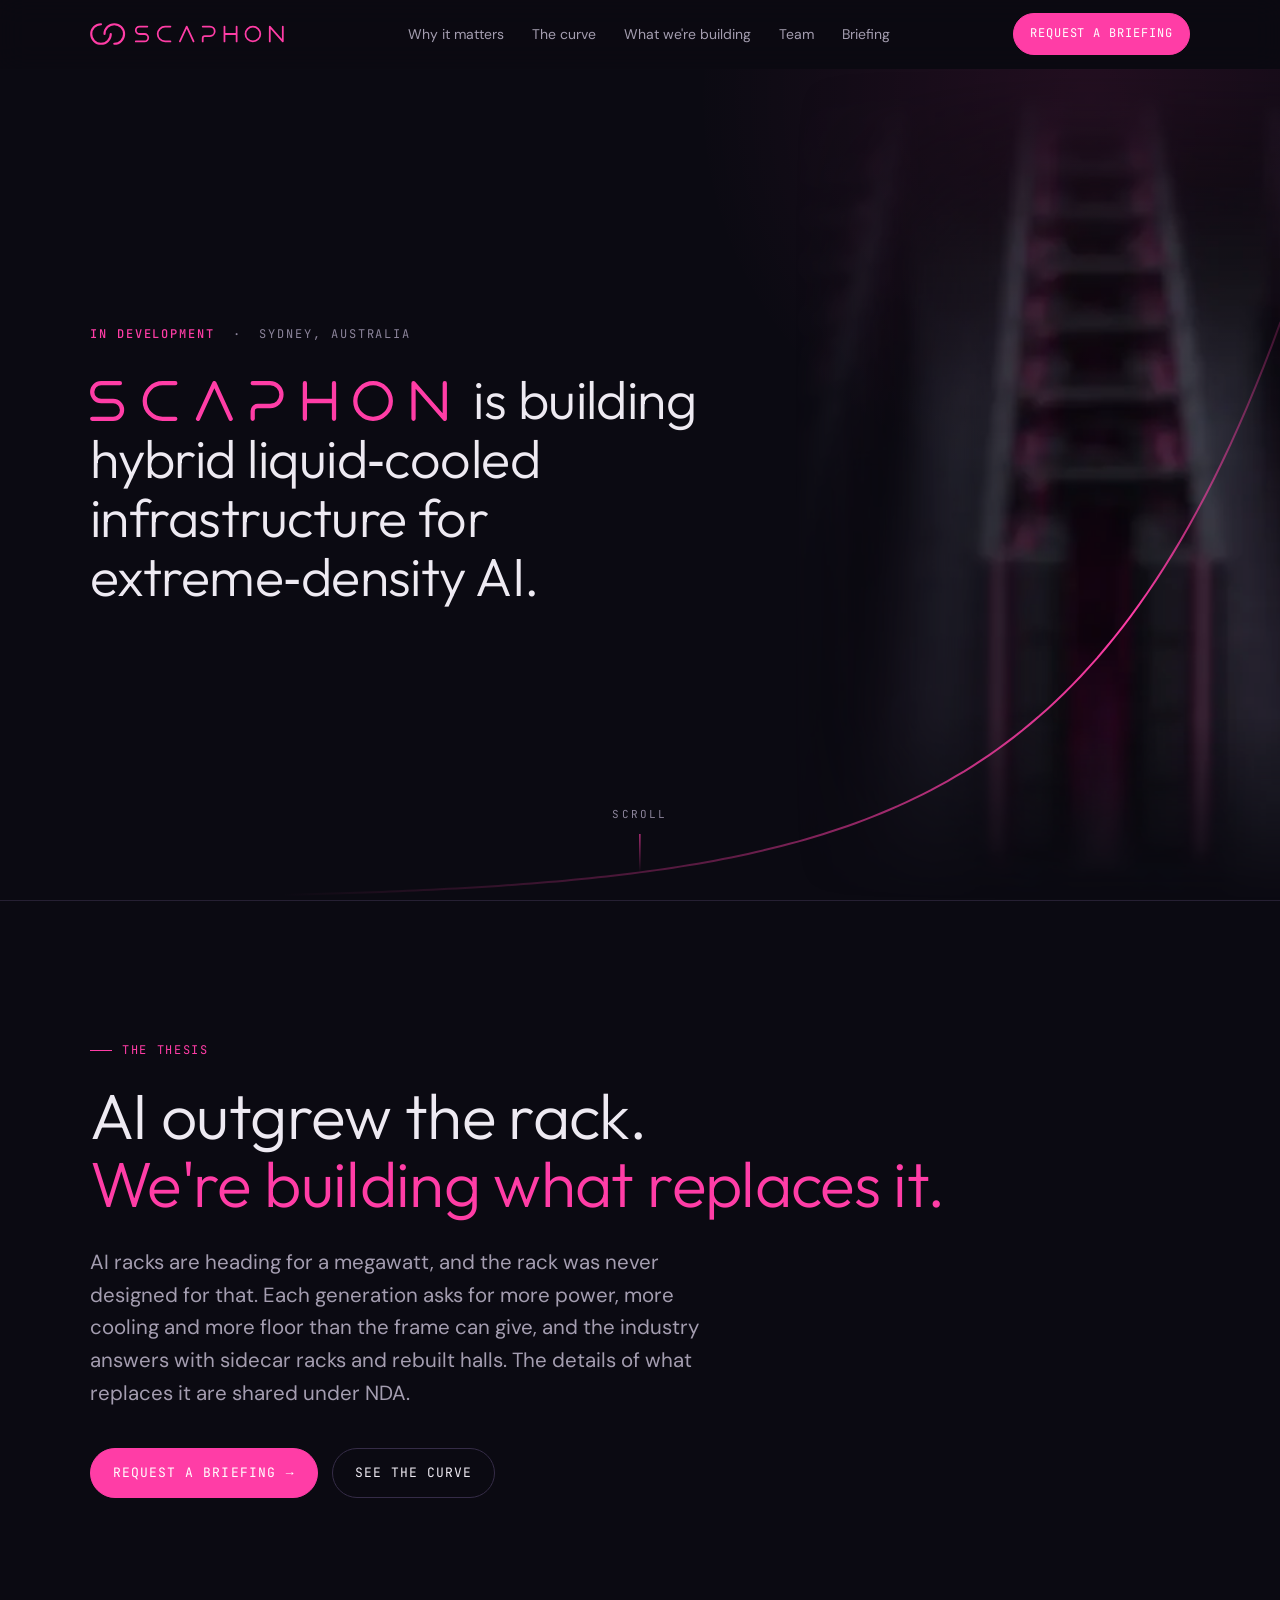
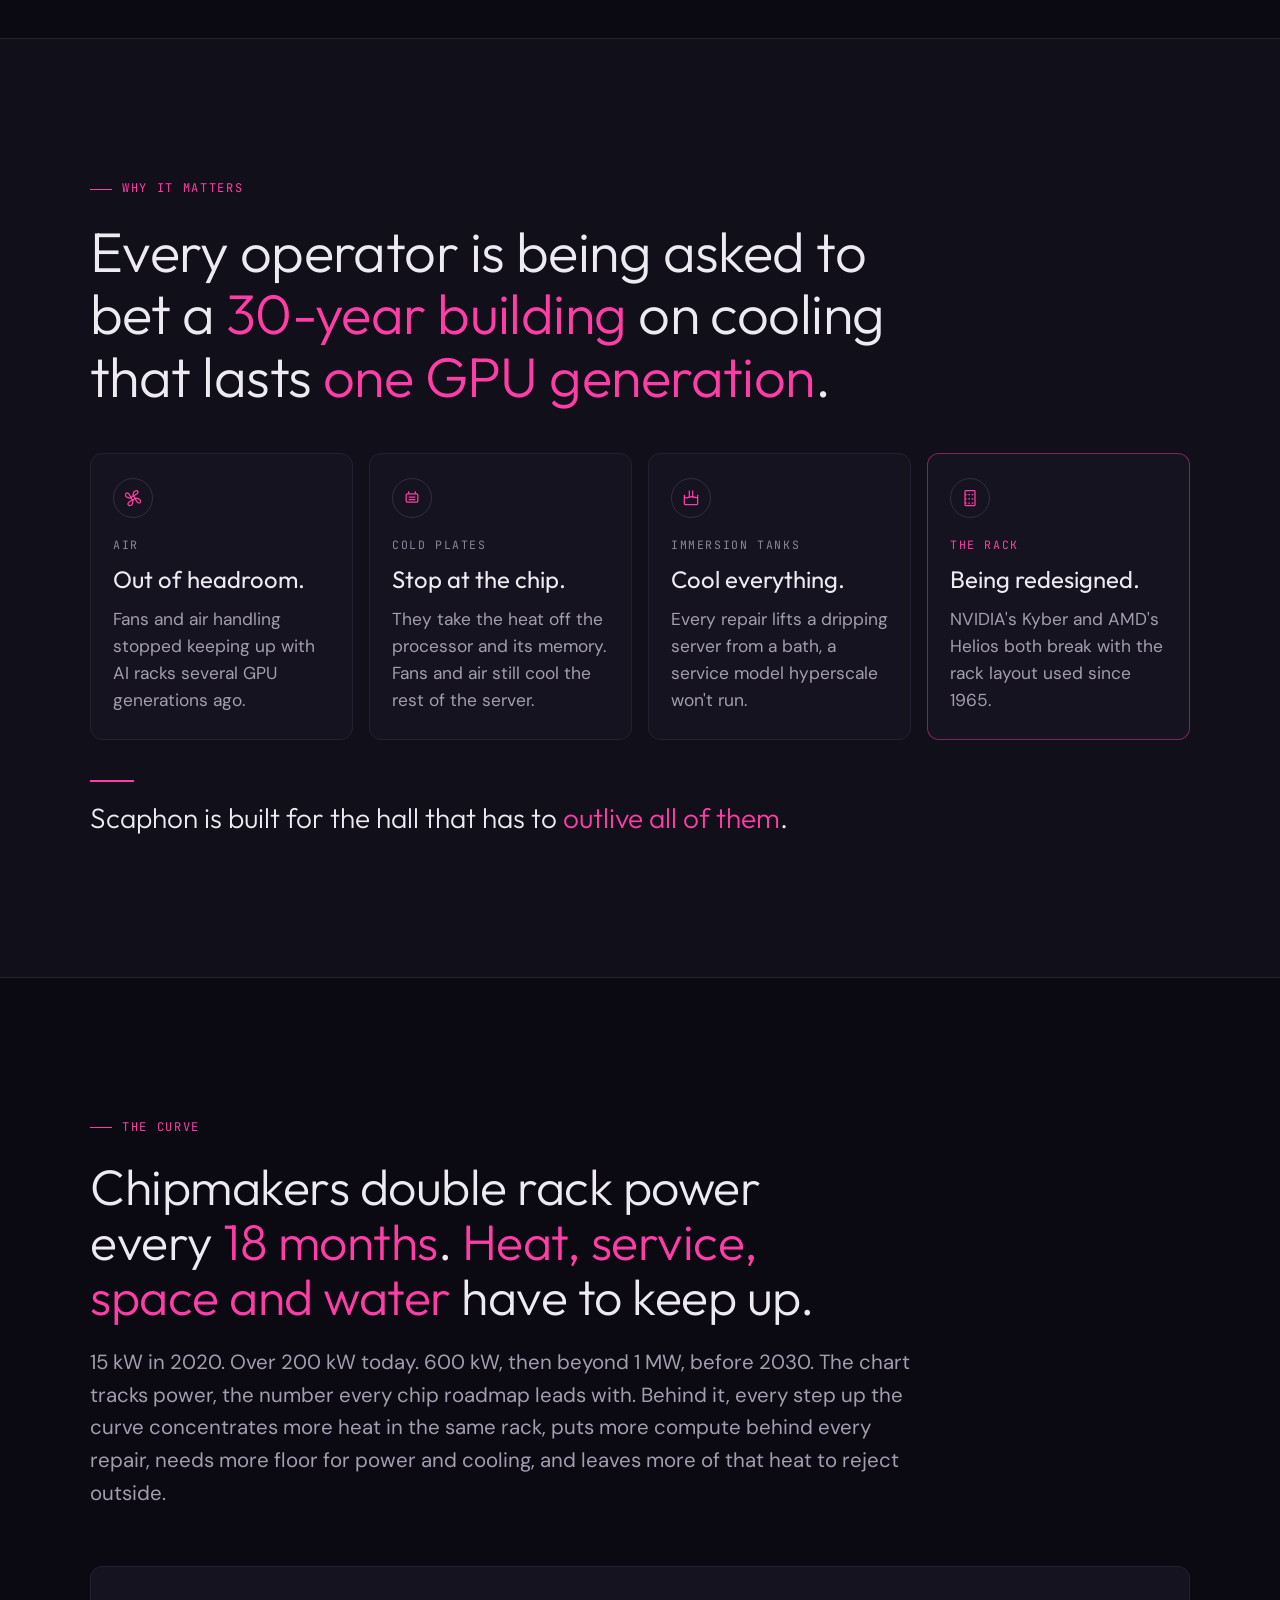
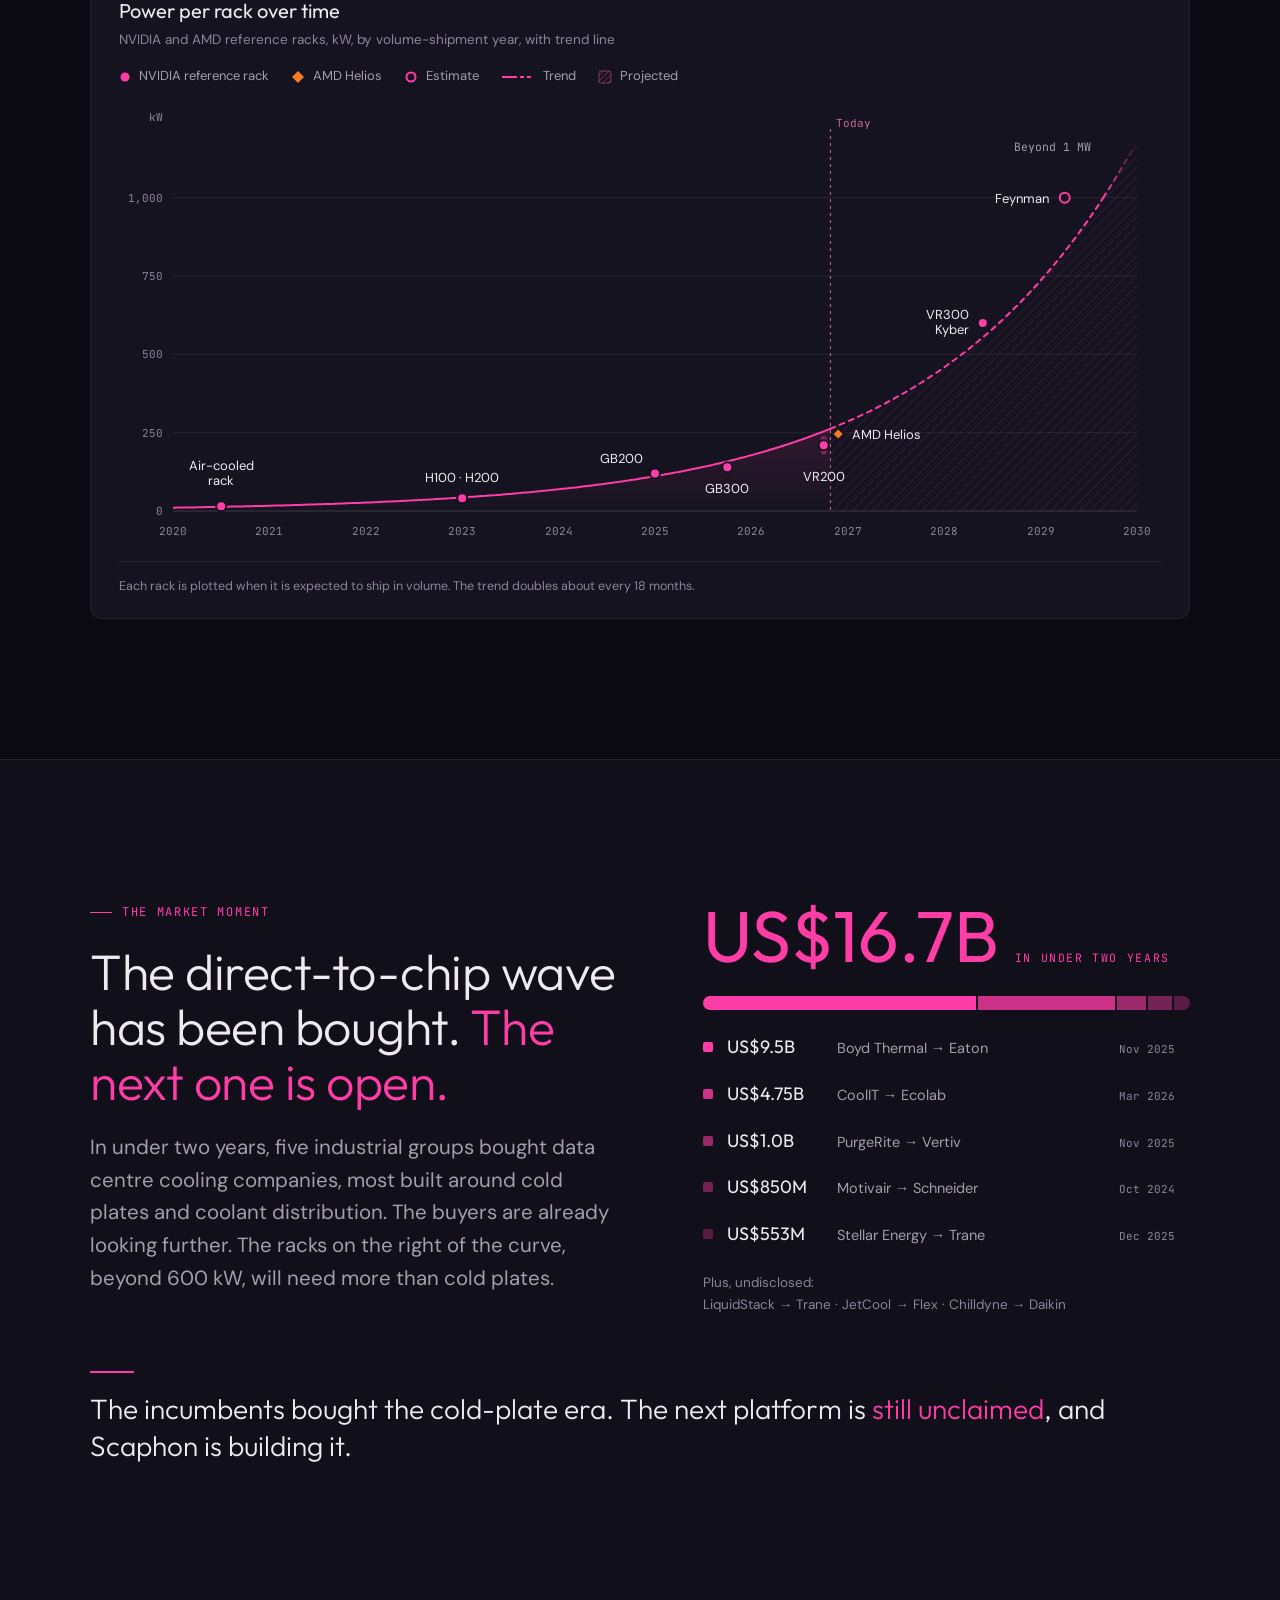
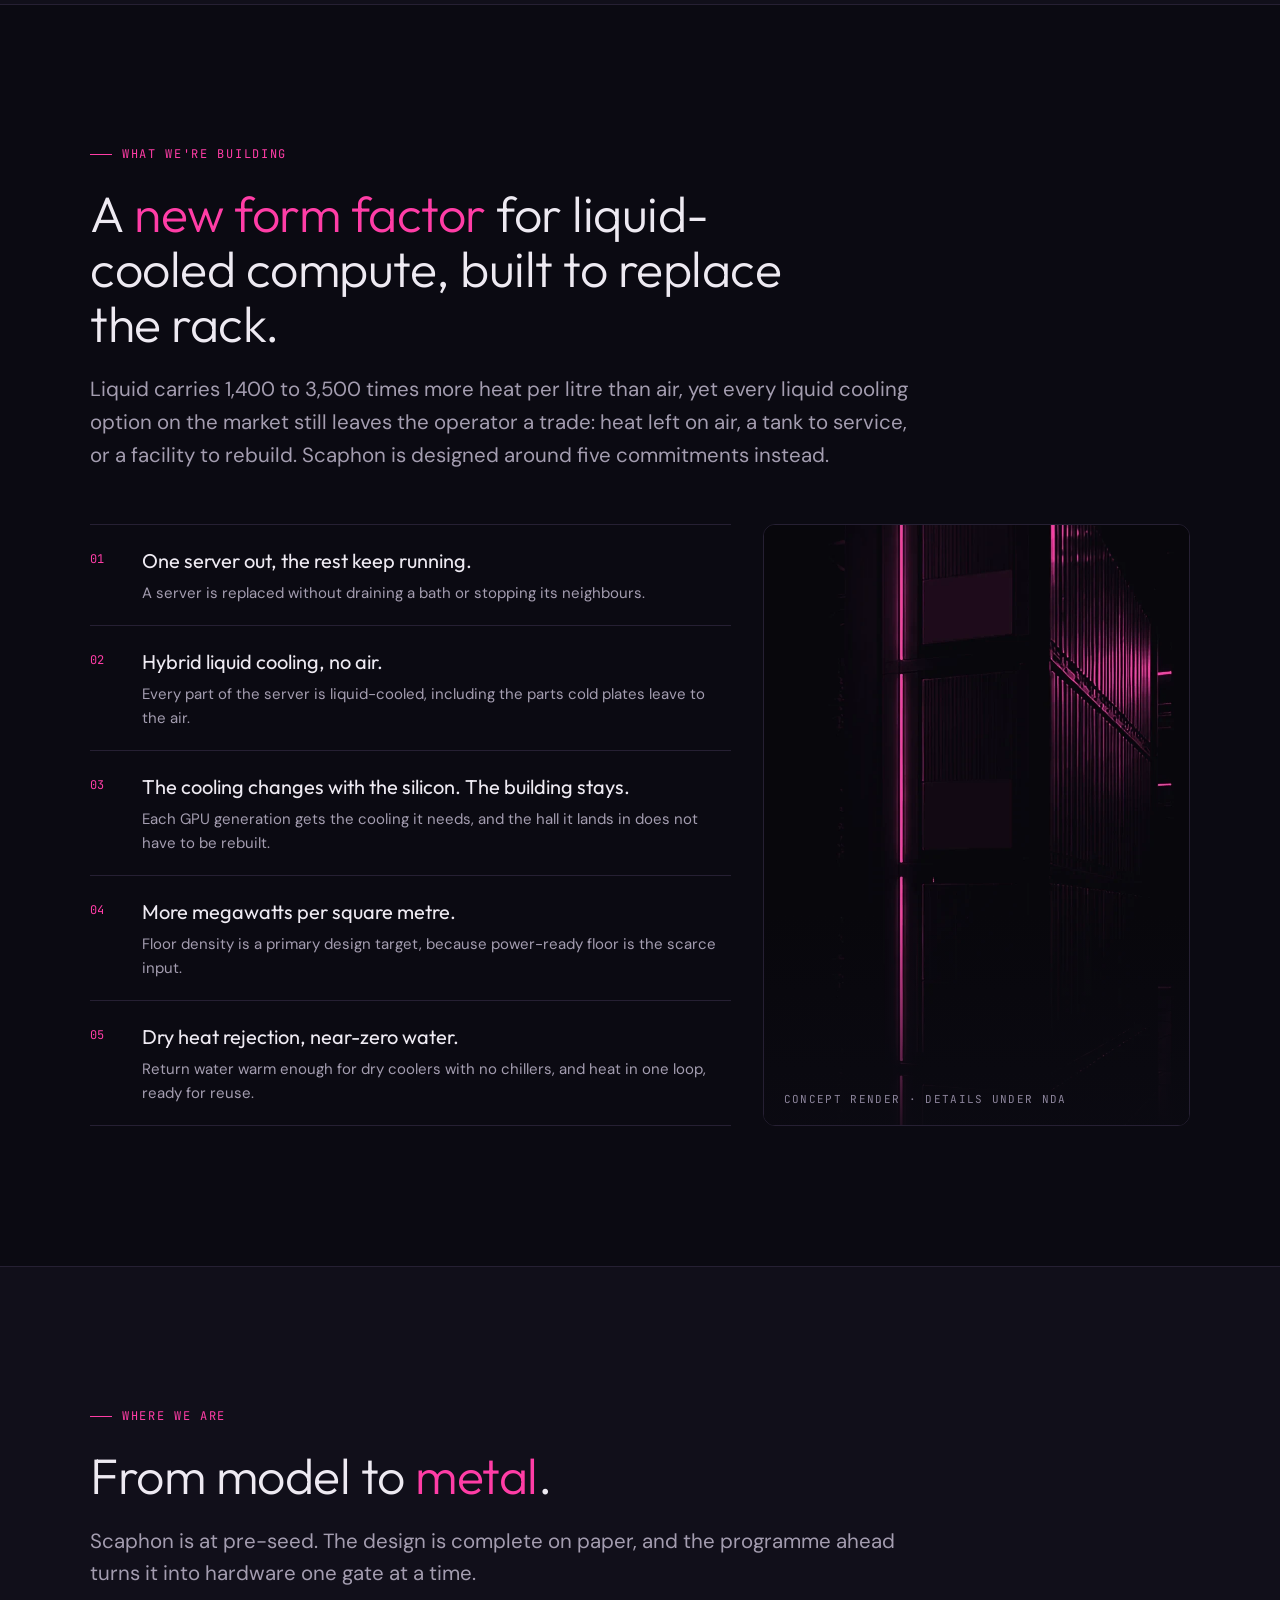
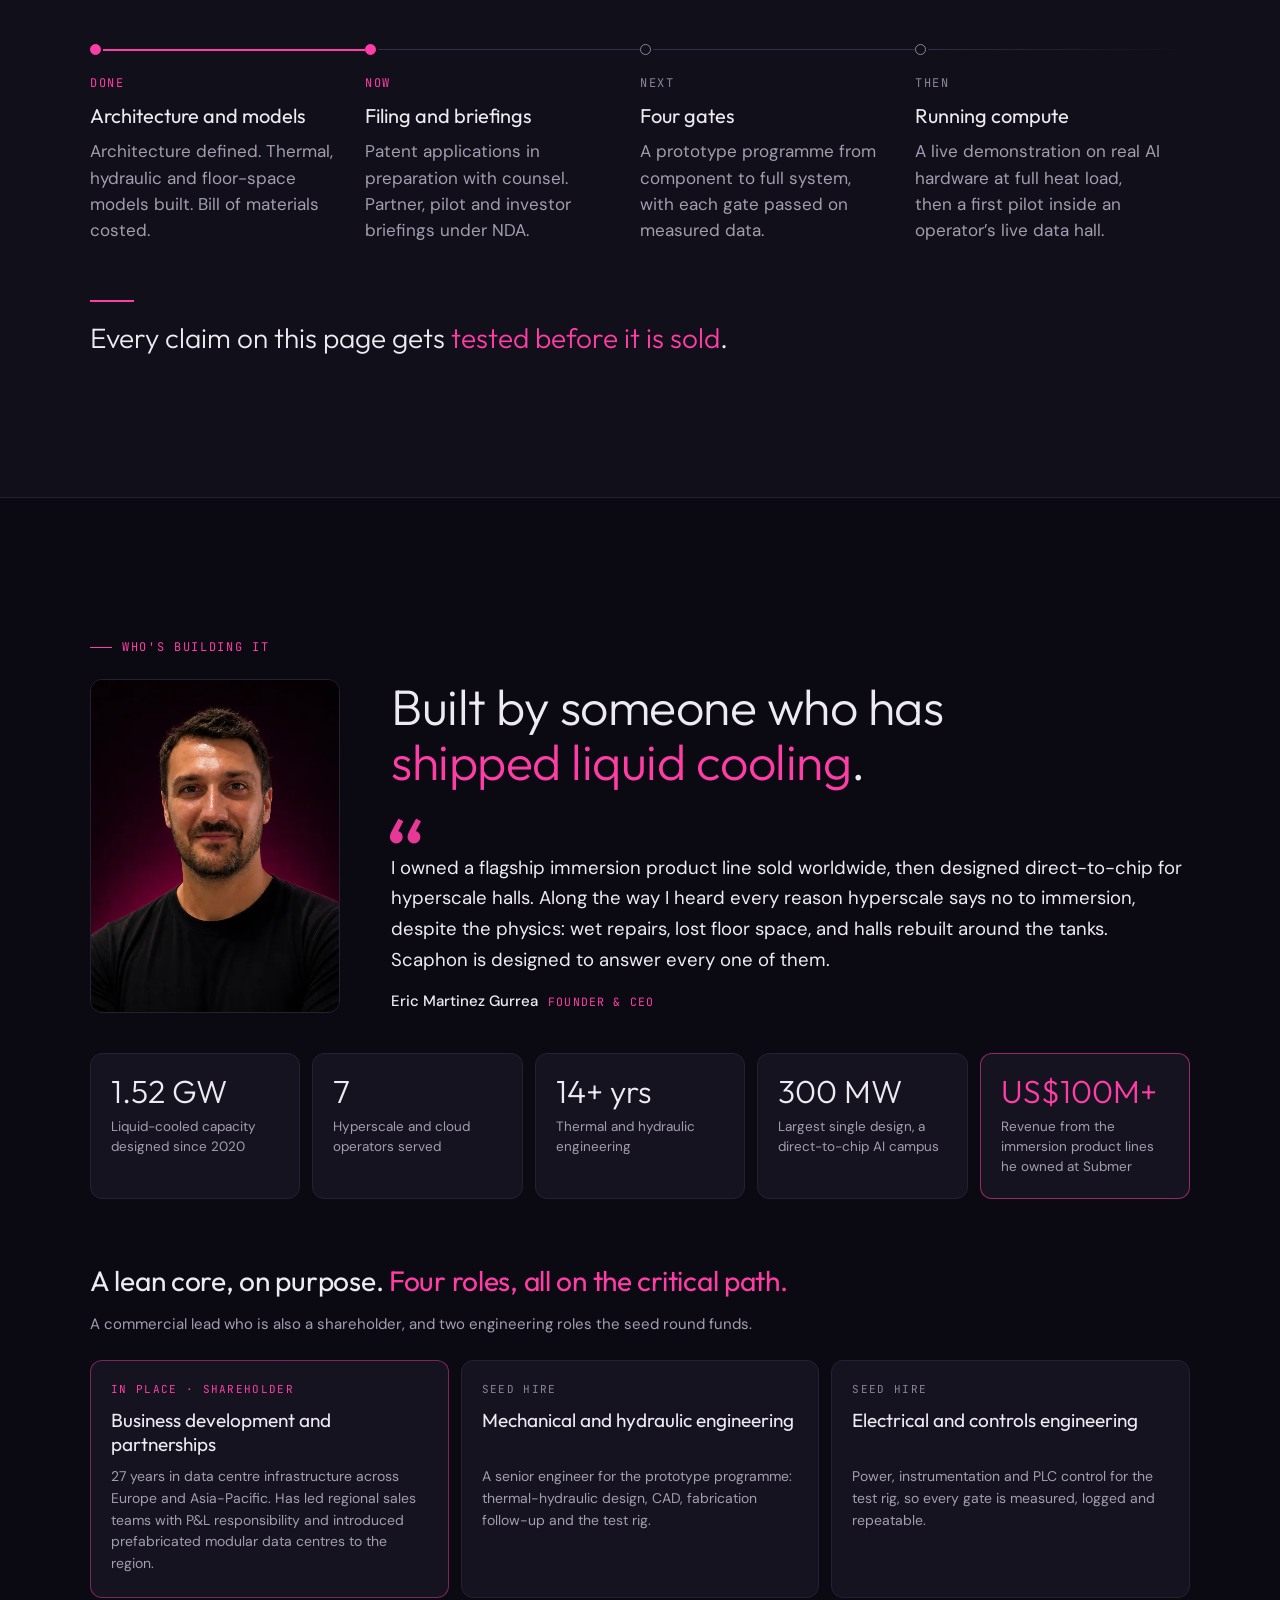
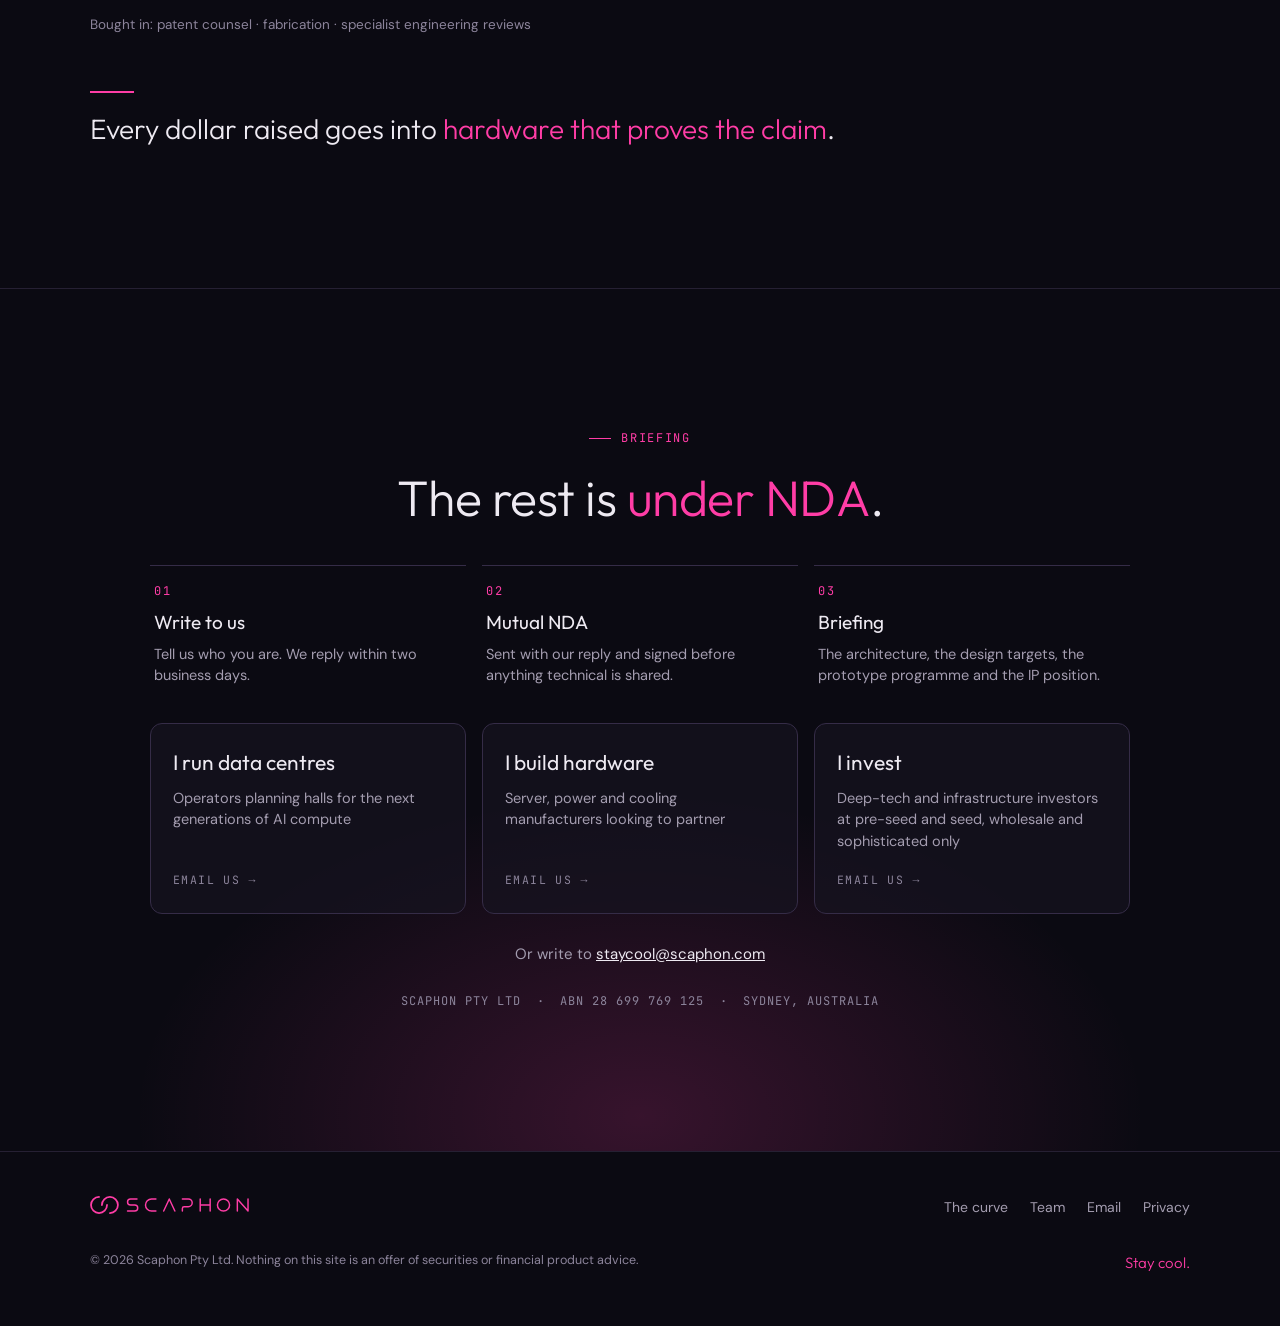
==== index.html @ d7daf358 "Add files via upload" ====
<!doctype html>
<html lang="en-AU">
<head>
  <meta charset="utf-8">
  <meta name="viewport" content="width=device-width, initial-scale=1">
  <title>Scaphon · Liquid-cooled infrastructure for AI compute</title>
  <meta name="description" content="Scaphon is building the liquid-cooled infrastructure for extreme-density AI compute, as AI racks head for a megawatt. Sydney, Australia. Briefings under NDA.">
  <meta name="robots" content="index, follow, max-image-preview:large">
  <link rel="canonical" href="https://scaphon.com/">
  <meta name="theme-color" content="#0B0A12">
  <meta name="color-scheme" content="dark">
  <meta name="referrer" content="strict-origin-when-cross-origin">
  <meta name="author" content="Scaphon Pty Ltd">

  <meta property="og:type" content="website">
  <meta property="og:site_name" content="Scaphon">
  <meta property="og:locale" content="en_AU">
  <meta property="og:url" content="https://scaphon.com/">
  <meta property="og:title" content="Scaphon · AI outgrew the rack">
  <meta property="og:description" content="AI racks are heading for a megawatt, and the rack was never designed for that. Scaphon is building what replaces it. Briefings under NDA.">
  <meta property="og:image" content="https://scaphon.com/og.png">
  <meta property="og:image:type" content="image/png">
  <meta property="og:image:width" content="1200">
  <meta property="og:image:height" content="630">
  <meta property="og:image:alt" content="Scaphon. AI outgrew the rack. We're building what replaces it.">
  <meta name="twitter:card" content="summary_large_image">
  <meta name="twitter:title" content="Scaphon · AI outgrew the rack">
  <meta name="twitter:description" content="AI racks are heading for a megawatt, and the rack was never designed for that. Scaphon is building what replaces it.">
  <meta name="twitter:image" content="https://scaphon.com/og.png">
  <meta name="twitter:image:alt" content="Scaphon. AI outgrew the rack. We're building what replaces it.">

  <link rel="icon" href="/favicon.ico" sizes="32x32">
  <link rel="icon" href="/favicon.svg" type="image/svg+xml">
  <link rel="apple-touch-icon" href="/icon-180.png">
  <link rel="manifest" href="/site.webmanifest">

  <link rel="preload" href="fonts/outfit-latin-300-normal.woff2" as="font" type="font/woff2" crossorigin>
  <link rel="preload" href="fonts/dm-sans-latin-400-normal.woff2" as="font" type="font/woff2" crossorigin>
  <link rel="stylesheet" href="styles.css">

  <script type="application/ld+json">
  {
    "@context": "https://schema.org",
    "@graph": [
      {
        "@type": "Organization",
        "@id": "https://scaphon.com/#organization",
        "name": "Scaphon",
        "legalName": "Scaphon Pty Ltd",
        "url": "https://scaphon.com/",
        "logo": { "@type": "ImageObject", "url": "https://scaphon.com/icon-512.png", "width": 512, "height": 512 },
        "image": "https://scaphon.com/og.png",
        "description": "Scaphon is building the liquid-cooled infrastructure for extreme-density AI compute.",
        "slogan": "AI outgrew the rack. We're building what replaces it.",
        "email": "staycool@scaphon.com",
        "foundingDate": "2026-07-01",
        "taxID": "28 699 769 125",
        "identifier": [
          { "@type": "PropertyValue", "propertyID": "ABN", "value": "28 699 769 125" },
          { "@type": "PropertyValue", "propertyID": "ACN", "value": "699 769 125" }
        ],
        "address": { "@type": "PostalAddress", "addressLocality": "Sydney", "addressRegion": "NSW", "addressCountry": "AU" },
        "knowsAbout": ["Liquid cooling", "AI data centre infrastructure", "Data centre thermal management"],
        "founder": { "@id": "https://scaphon.com/#founder" },
        "sameAs": []
      },
      {
        "@type": "Person",
        "@id": "https://scaphon.com/#founder",
        "name": "Eric Martinez Gurrea",
        "jobTitle": "Founder and CEO",
        "worksFor": { "@id": "https://scaphon.com/#organization" },
        "sameAs": ["https://www.linkedin.com/in/ericmartinezg/"]
      },
      {
        "@type": "WebSite",
        "@id": "https://scaphon.com/#website",
        "url": "https://scaphon.com/",
        "name": "Scaphon",
        "inLanguage": "en-AU",
        "publisher": { "@id": "https://scaphon.com/#organization" }
      }
    ]
  }
  </script>
  <!-- Analytics: paste the Cloudflare Web Analytics beacon here after go-live
       (cookieless, no consent banner needed). -->
</head>
<body>
<a class="skip" href="#main">Skip to content</a>

<header class="nav" id="nav">
  <div class="wrap">
    <a class="brand" href="./" aria-label="Scaphon home"><img src="img/scaphon-logo.svg" alt="Scaphon" width="2579" height="292"></a>
    <nav aria-label="Main">
      <ul id="menu">
        <li><a href="#bottleneck">Why it matters</a></li>
        <li><a href="#signal">The curve</a></li>
        <li><a href="#building">What we're building</a></li>
        <li><a href="#team">Team</a></li>
        <li><a href="#briefing">Briefing</a></li>
      </ul>
    </nav>
    <a class="btn small" href="#briefing">Request a briefing</a>
    <button class="nav-toggle" id="navToggle" aria-label="Open menu" aria-expanded="false" aria-controls="menu"><span></span><span></span><span></span></button>
  </div>
</header>

<main id="main">

  <!-- HERO: one sentence of what, nothing of how. The curve behind it is the
       same exponential as the chart below, drawn once on load. -->
  <section class="hero" aria-labelledby="hero-title">
    <div class="hero-photo" aria-hidden="true"></div>
    <svg class="hero-curve" viewBox="0 0 1200 700" preserveAspectRatio="xMaxYMax meet" aria-hidden="true">
      <defs>
        <linearGradient id="heroStroke" x1="0" y1="0" x2="1" y2="0">
          <stop offset="0" stop-color="#FF3DA6" stop-opacity="0"/>
          <stop offset=".45" stop-color="#FF3DA6" stop-opacity=".35"/>
          <stop offset=".85" stop-color="#FF3DA6" stop-opacity="1"/>
          <stop offset="1" stop-color="#FF3DA6" stop-opacity=".2"/>
        </linearGradient>
      </defs>
      <path class="hero-line" d="M0.0 693.9 L10.0 693.7 L20.0 693.4 L30.0 693.2 L40.0 692.9 L50.0 692.6 L60.0 692.3 L70.0 692.0 L80.0 691.7 L90.0 691.3 L100.0 691.0 L110.0 690.6 L120.0 690.3 L130.0 689.9 L140.0 689.5 L150.0 689.0 L160.0 688.6 L170.0 688.1 L180.0 687.6 L190.0 687.2 L200.0 686.6 L210.0 686.1 L220.0 685.5 L230.0 685.0 L240.0 684.3 L250.0 683.7 L260.0 683.1 L270.0 682.4 L280.0 681.7 L290.0 680.9 L300.0 680.2 L310.0 679.4 L320.0 678.5 L330.0 677.7 L340.0 676.8 L350.0 675.8 L360.0 674.9 L370.0 673.8 L380.0 672.8 L390.0 671.7 L400.0 670.5 L410.0 669.4 L420.0 668.1 L430.0 666.8 L440.0 665.5 L450.0 664.1 L460.0 662.7 L470.0 661.2 L480.0 659.6 L490.0 658.0 L500.0 656.3 L510.0 654.5 L520.0 652.7 L530.0 650.8 L540.0 648.8 L550.0 646.7 L560.0 644.6 L570.0 642.4 L580.0 640.0 L590.0 637.6 L600.0 635.1 L610.0 632.5 L620.0 629.8 L630.0 626.9 L640.0 624.0 L650.0 620.9 L660.0 617.7 L670.0 614.4 L680.0 611.0 L690.0 607.4 L700.0 603.7 L710.0 599.8 L720.0 595.7 L730.0 591.5 L740.0 587.2 L750.0 582.6 L760.0 577.9 L770.0 573.0 L780.0 567.9 L790.0 562.5 L800.0 557.0 L810.0 551.2 L820.0 545.3 L830.0 539.0 L840.0 532.5 L850.0 525.8 L860.0 518.8 L870.0 511.5 L880.0 503.9 L890.0 496.0 L900.0 487.7 L910.0 479.2 L920.0 470.3 L930.0 461.0 L940.0 451.4 L950.0 441.4 L960.0 431.0 L970.0 420.1 L980.0 408.9 L990.0 397.1 L1000.0 384.9 L1010.0 372.2 L1020.0 359.0 L1030.0 345.3 L1040.0 331.0 L1050.0 316.1 L1060.0 300.7 L1070.0 284.6 L1080.0 267.8 L1090.0 250.4 L1100.0 232.3 L1110.0 213.5 L1120.0 193.9 L1130.0 173.5 L1140.0 152.3 L1150.0 130.2 L1160.0 107.2 L1170.0 83.3 L1180.0 58.5 L1190.0 32.7 L1200.0 5.8" pathLength="1"/>
    </svg>
    <div class="wrap">
      <div class="eyebrow"><b>In development</b> &nbsp;·&nbsp; Sydney, Australia</div>
      <h1 id="hero-title"><span class="wm"><span class="sr-only">Scaphon</span><img src="img/scaphon-wordmark.svg" alt="" aria-hidden="true" width="1614" height="180"></span> is building hybrid liquid&#8209;cooled infrastructure for extreme&#8209;density AI.</h1>
    </div>
    <a class="scroll-cue" href="#thesis" aria-label="Scroll to the thesis"><span>Scroll</span><i aria-hidden="true"></i></a>
  </section>

  <section id="thesis" class="thesis" aria-labelledby="thesis-title">
    <div class="wrap reveal">
      <div class="label">The thesis</div>
      <h2 id="thesis-title">AI outgrew the rack.<br><span class="accent">We're building what replaces it.</span></h2>
      <p class="lead">AI racks are heading for a megawatt, and the rack was never designed for that. Each generation asks for more power, more cooling and more floor than the frame can give, and the industry answers with sidecar racks and rebuilt halls. The details of what replaces it are shared under NDA.</p>
      <div class="cta-row">
        <a class="btn" href="#briefing">Request a briefing <span class="arrow" aria-hidden="true">→</span></a>
        <a class="btn ghost" href="#signal">See the curve</a>
      </div>
    </div>
  </section>

  <!-- WHY IT MATTERS: one statement, no numbers to defend; the numbers live in the chart -->
  <section id="bottleneck" class="alt statement-band" aria-labelledby="bottleneck-title">
    <div class="wrap reveal">
      <div class="label">Why it matters</div>
      <h2 id="bottleneck-title" class="statement">Every operator is being asked to bet a <span class="accent">30-year building</span> on cooling that lasts <span class="accent">one GPU generation</span>.</h2>
      <ul class="verdicts">
        <li class="verdict"><span class="v-ico" aria-hidden="true"><svg width="20" height="20" viewBox="0 0 24 24" fill="none" stroke="currentColor" stroke-width="1.5"><circle cx="12" cy="12" r="2"/><path d="M12 10c0-4 1-7 4-7 2 0 3 2 1 4l-5 3M14 12c4 0 7 1 7 4 0 2-2 3-4 1l-3-5M12 14c0 4-1 7-4 7-2 0-3-2-1-4l5-3M10 12c-4 0-7-1-7-4 0-2 2-3 4-1l3 5"/></svg></span><span class="v-k">Air</span><span class="v-t">Out of headroom.</span><span class="v-d">Fans and air handling stopped keeping up with AI racks several GPU generations ago.</span></li>
        <li class="verdict"><span class="v-ico" aria-hidden="true"><svg width="20" height="20" viewBox="0 0 24 24" fill="none" stroke="currentColor" stroke-width="1.5"><rect x="5" y="7" width="14" height="10" rx="1.5"/><path d="M8 7V4M16 7V4M8 11h8M8 14h8"/></svg></span><span class="v-k">Cold plates</span><span class="v-t">Stop at the chip.</span><span class="v-d">They take the heat off the processor and its memory. Fans and air still cool the rest of the server.</span></li>
        <li class="verdict"><span class="v-ico" aria-hidden="true"><svg width="20" height="20" viewBox="0 0 24 24" fill="none" stroke="currentColor" stroke-width="1.5"><path d="M4 8v11a1 1 0 0 0 1 1h14a1 1 0 0 0 1-1V8"/><path d="M4 11c2 1 4 1 6 0s4-1 6 0 3 1 4 0"/><path d="M10 3v9M14 3v9"/></svg></span><span class="v-k">Immersion tanks</span><span class="v-t">Cool everything.</span><span class="v-d">Every repair lifts a dripping server from a bath, a service model hyperscale won't run.</span></li>
        <li class="verdict last"><span class="v-ico" aria-hidden="true"><svg width="20" height="20" viewBox="0 0 24 24" fill="none" stroke="currentColor" stroke-width="1.5"><rect x="6" y="3" width="12" height="18" rx="1"/><path d="M6 8h12M6 13h12M6 18h12" stroke-dasharray="2 2"/></svg></span><span class="v-k">The rack</span><span class="v-t">Being redesigned.</span><span class="v-d">NVIDIA's Kyber and AMD's Helios both break with the rack layout used since 1965.</span></li>
      </ul>
      <p class="statement-close">Scaphon is built for the hall that has to <span class="accent">outlive all of them</span>.</p>
    </div>
  </section>

  <!-- THE SIGNAL: the thesis, proved with public data only -->
  <section id="signal" aria-labelledby="signal-title">
    <div class="wrap">
      <div class="reveal">
        <div class="label">The curve</div>
        <h2 id="signal-title">Chipmakers double rack power every <span class="accent">18 months</span>. <span class="accent">Heat, service, space and water</span> have to keep up.</h2>
        <p class="lead" style="margin-top:22px">15 kW in 2020. Over 200 kW today. 600 kW, then beyond 1 MW, before 2030. The chart tracks power, the number every chip roadmap leads with. Behind it, every step up the curve concentrates more heat in the same rack, puts more compute behind every repair, needs more floor for power and cooling, and leaves more of that heat to reject outside.</p>
      </div>
      <figure class="chart reveal" id="chart">
        <div class="chart-head">
          <div>
            <div class="chart-title">Power per rack over time</div>
            <div class="chart-sub">NVIDIA and AMD reference racks, kW, by volume-shipment year, with trend line</div>
          </div>
          <ul class="legend" aria-hidden="true">
            <li><svg width="12" height="12"><circle cx="6" cy="6" r="4.5" fill="#FF3DA6"/></svg>NVIDIA reference rack</li>
            <li><svg width="14" height="14"><path d="M7 1 L13 7 L7 13 L1 7 Z" fill="#F57A20"/></svg>AMD Helios</li>
            <li><svg width="14" height="14"><circle cx="7" cy="7" r="4.5" fill="none" stroke="#FF3DA6" stroke-width="2"/></svg>Estimate</li>
            <li><svg width="34" height="10"><line x1="1" y1="5" x2="16" y2="5" stroke="#FF3DA6" stroke-width="2"/><line x1="19" y1="5" x2="33" y2="5" stroke="#FF3DA6" stroke-width="2" stroke-dasharray="4 3"/></svg>Trend</li>
            <li><svg width="14" height="14"><defs><pattern id="lgHatch" patternUnits="userSpaceOnUse" width="4" height="4" patternTransform="rotate(45)"><line x1="0" y1="0" x2="0" y2="4" stroke="#FF3DA6" stroke-opacity=".6" stroke-width="1.2"/></pattern></defs><rect x="1" y="1" width="12" height="12" rx="2" fill="url(#lgHatch)" stroke="#C46A9C" stroke-opacity=".5"/></svg>Projected</li>
          </ul>
        </div>
        <div class="plot-wrap">
          <div id="densityPlot" class="plot" role="img" aria-label="Power per AI rack by year with a trend line. Air-cooled rack 10 to 20 kW before 2022. H100 and H200, four servers, about 40 kW, 2022 to 2024. GB200 about 120 kW in 2025. GB300 up to 140 kW in the second half of 2025. VR200 about 190 to 230 kW and AMD Helios about 246 kW, second half of 2026. VR300 Kyber rack about 600 kW, plotted at mid-2028. Feynman about 1 MW, estimated, plotted at 2029. The trend doubles roughly every 18 months and passes 1 MW in 2029."></div>
          <div id="densityTip" class="tip" role="status" hidden></div>
        </div>
        <figcaption class="chart-note">Each rack is plotted when it is expected to ship in volume. The trend doubles about every <span id="densityDoubling">18</span> months.</figcaption>
      </figure>
    </div>
  </section>

  <!-- THE MARKET MOMENT: public deals only -->
  <section id="market" class="alt" aria-labelledby="market-title">
    <div class="wrap">
      <div class="market reveal">
        <div>
          <div class="label">The market moment</div>
          <h2 id="market-title">The direct-to-chip wave has been bought. <span class="accent">The next one is open.</span></h2>
          <p class="lead" style="margin-top:22px">In under two years, five industrial groups bought data centre cooling companies, most built around cold plates and coolant distribution. The buyers are already looking further. The racks on the right of the curve, beyond 600 kW, will need more than cold plates.</p>
        </div>
        <div class="deals-col">
          <div class="deals-total"><span class="t-n">US$16.7B</span><span class="t-l">in under two years</span></div>
          <div class="deals-bar" aria-hidden="true"><span style="flex:9.5"></span><span style="flex:4.75"></span><span style="flex:1.0"></span><span style="flex:0.85"></span><span style="flex:0.553"></span></div>
          <ul class="deals">
            <li><a href="https://www.businesswire.com/news/home/20251103856036/en" target="_blank" rel="noopener" aria-label="Eaton acquires Boyd Thermal, US$9.5B, Nov 2025"><i aria-hidden="true"></i><span class="d-n">US$9.5B</span><span class="d-t">Boyd Thermal&nbsp;→ Eaton</span><span class="d-s">Nov 2025</span></a></li>
            <li><a href="https://w.media/ecolab-to-acquire-coolit-systems-for-us-4-75-billion/" target="_blank" rel="noopener" aria-label="Ecolab acquires CoolIT Systems, US$4.75B, Mar 2026"><i aria-hidden="true"></i><span class="d-n">US$4.75B</span><span class="d-t">CoolIT&nbsp;→ Ecolab</span><span class="d-s">Mar 2026</span></a></li>
            <li><a href="https://www.vertiv.com/en-us/about/news-and-events/corporate-news/vertiv-announces-intent-to-acquire-purgerite-a-leading-provider-of-specialized-fluid-management-services-to-expand-liquid-cooling-services-portfolio/" target="_blank" rel="noopener" aria-label="Vertiv acquires PurgeRite, US$1.0B, Nov 2025"><i aria-hidden="true"></i><span class="d-n">US$1.0B</span><span class="d-t">PurgeRite&nbsp;→ Vertiv</span><span class="d-s">Nov 2025</span></a></li>
            <li><a href="https://www.datacenterdynamics.com/en/news/schneider-electric-acquires-majority-stake-in-cooling-company-motivair-corp/" target="_blank" rel="noopener" aria-label="Schneider Electric takes 75% of Motivair, US$850M, Oct 2024"><i aria-hidden="true"></i><span class="d-n">US$850M</span><span class="d-t">Motivair&nbsp;→ Schneider</span><span class="d-s">Oct 2024</span></a></li>
            <li><a href="https://www.businesswire.com/news/home/20251202318183/en/Trane-Technologies-to-Acquire-Stellar-Energy-Digital-Business" target="_blank" rel="noopener" aria-label="Trane acquires Stellar Energy, US$553M, Dec 2025"><i aria-hidden="true"></i><span class="d-n">US$553M</span><span class="d-t">Stellar Energy&nbsp;→ Trane</span><span class="d-s">Dec 2025</span></a></li>
          </ul>
          <p class="deals-more">Plus, undisclosed:<br>LiquidStack&nbsp;→ Trane · JetCool&nbsp;→ Flex · Chilldyne&nbsp;→ Daikin</p>
        </div>
      </div>
      <p class="statement-close reveal">The incumbents bought the cold-plate era. The next platform is <span class="accent">still unclaimed</span>, and Scaphon is building it.</p>
    </div>
  </section>

  <!-- WHAT WE'RE BUILDING: beliefs stated as outcomes, one image, no mechanism -->
  <section id="building" aria-labelledby="building-title">
    <div class="wrap">
      <div class="reveal">
        <div class="label">What we're building</div>
        <h2 id="building-title">A <span class="accent">new form factor</span> for liquid-cooled compute, built to replace the rack.</h2>
        <p class="lead" style="margin-top:22px">Liquid carries 1,400 to 3,500 times more heat per litre than air, yet every liquid cooling option on the market still leaves the operator a trade: heat left on air, a tank to service, or a facility to rebuild. Scaphon is designed around five commitments instead.</p>
      </div>
      <div class="building reveal">
        <ol class="beliefs">
          <li><b>One server out, the rest keep running.</b><span>A server is replaced without draining a bath or stopping its neighbours.</span></li>
          <li><b>Hybrid liquid cooling, no air.</b><span>Every part of the server is liquid-cooled, including the parts cold plates leave to the air.</span></li>
          <li><b>The cooling changes with the silicon. The building stays.</b><span>Each GPU generation gets the cooling it needs, and the hall it lands in does not have to be rebuilt.</span></li>
          <li><b>More megawatts per square metre.</b><span>Floor density is a primary design target, because power-ready floor is the scarce input.</span></li>
          <li><b>Dry heat rejection, near-zero water.</b><span>Return water warm enough for dry coolers with no chillers, and heat in one loop, ready for reuse.</span></li>
        </ol>
        <figure class="glimpse">
          <img src="img/concept-unit.webp" alt="Concept render of a Scaphon unit, filtered to show only its light" width="846" height="1632" loading="lazy" decoding="async">
          <figcaption>Concept render · details under NDA</figcaption>
        </figure>
      </div>
    </div>
  </section>

  <!-- WHERE WE ARE -->
  <section id="status" class="alt" aria-labelledby="status-title">
    <div class="wrap">
      <div class="reveal">
        <div class="label">Where we are</div>
        <h2 id="status-title">From model to <span class="accent">metal</span>.</h2>
        <p class="lead" style="margin-top:22px">Scaphon is at pre-seed. The design is complete on paper, and the programme ahead turns it into hardware one gate at a time.</p>
      </div>
      <ol class="timeline reveal">
        <li class="done"><span class="t-k">Done</span><span class="t-t">Architecture and models</span><span class="t-v">Architecture defined. Thermal, hydraulic and floor-space models built. Bill of materials costed.</span></li>
        <li class="now"><span class="t-k">Now</span><span class="t-t">Filing and briefings</span><span class="t-v">Patent applications in preparation with counsel. Partner, pilot and investor briefings under NDA.</span></li>
        <li class="next"><span class="t-k">Next</span><span class="t-t">Four gates</span><span class="t-v">A prototype programme from component to full system, with each gate passed on measured data.</span></li>
        <li class="then"><span class="t-k">Then</span><span class="t-t">Running compute</span><span class="t-v">A live demonstration on real AI hardware at full heat load, then a first pilot inside an operator&#8217;s live data hall.</span></li>
      </ol>
      <p class="statement-close reveal">Every claim on this page gets <span class="accent">tested before it is sold</span>.</p>
    </div>
  </section>

  <!-- FOUNDER: figures and a first-person note instead of a bio -->
  <section id="team" aria-labelledby="team-title">
    <div class="wrap">
      <div class="label reveal">Who's building it</div>
      <div class="founder reveal">
        <img src="img/eric-martinez-gurrea-scaphon.webp" alt="Eric Martinez Gurrea" width="560" height="621" loading="lazy" decoding="async">
        <div class="founder-body">
          <h2 id="team-title">Built by someone who has <span class="accent">shipped liquid cooling</span>.</h2>
          <blockquote>I owned a flagship immersion product line sold worldwide, then designed direct-to-chip for hyperscale halls. Along the way I heard every reason hyperscale says no to immersion, despite the physics: wet repairs, lost floor space, and halls rebuilt around the tanks. Scaphon is designed to answer every one of them.</blockquote>
          <div class="sig"><b>Eric Martinez Gurrea</b><span>Founder &amp; CEO</span></div>
        </div>
      </div>
      <dl class="stats reveal">
        <div><dt>1.52 GW</dt><dd>Liquid-cooled capacity designed since 2020</dd></div>
        <div><dt>7</dt><dd>Hyperscale and cloud operators served</dd></div>
        <div><dt>14+ yrs</dt><dd>Thermal and hydraulic engineering</dd></div>
        <div><dt>300 MW</dt><dd>Largest single design, a direct-to-chip AI campus</dd></div>
        <div class="key"><dt>US$100M+</dt><dd>Revenue from the immersion product lines he owned at Submer</dd></div>
      </dl>
      <div class="core reveal">
        <div class="core-head">
          <h3>A lean core, on purpose. <span class="accent">Four roles, all on the critical path.</span></h3>
          <p>A commercial lead who is also a shareholder, and two engineering roles the seed round funds.</p>
        </div>
        <ul class="roles">
          <li><span class="r-k">In place · Shareholder</span><b>Business development and partnerships</b><span class="r-d">27 years in data centre infrastructure across Europe and Asia-Pacific. Has led regional sales teams with P&amp;L responsibility and introduced prefabricated modular data centres to the region.</span></li>
          <li><span class="r-k">Seed hire</span><b>Mechanical and hydraulic engineering</b><span class="r-d">A senior engineer for the prototype programme: thermal-hydraulic design, CAD, fabrication follow-up and the test rig.</span></li>
          <li><span class="r-k">Seed hire</span><b>Electrical and controls engineering</b><span class="r-d">Power, instrumentation and PLC control for the test rig, so every gate is measured, logged and repeatable.</span></li>
        </ul>
        <p class="bought">Bought in: patent counsel · fabrication · specialist engineering reviews</p>
      </div>
      <p class="statement-close reveal">Every dollar raised goes into <span class="accent">hardware that proves the claim</span>.</p>
    </div>
  </section>

  <!-- BRIEFING: the gated door, and what is behind it -->
  <section id="briefing" class="contact" aria-labelledby="briefing-title">
    <div class="wrap reveal">
      <div class="label">Briefing</div>
      <h2 id="briefing-title">The rest is <span class="accent">under NDA</span>.</h2>
      <ol class="steps">
        <li><span class="s-n">01</span><b>Write to us</b><span class="s-d">Tell us who you are. We reply within two business days.</span></li>
        <li><span class="s-n">02</span><b>Mutual NDA</b><span class="s-d">Sent with our reply and signed before anything technical is shared.</span></li>
        <li><span class="s-n">03</span><b>Briefing</b><span class="s-d">The architecture, the design targets, the prototype programme and the IP position.</span></li>
      </ol>
      <div class="routes">
        <a class="route" href="mailto:staycool@scaphon.com?subject=Scaphon%20briefing%3A%20operator"><b>I run data centres</b><span>Operators planning halls for the next generations of AI compute</span><i>Email us <em aria-hidden="true">&rarr;</em></i></a>
        <a class="route" href="mailto:staycool@scaphon.com?subject=Scaphon%20briefing%3A%20partner"><b>I build hardware</b><span>Server, power and cooling manufacturers looking to partner</span><i>Email us <em aria-hidden="true">&rarr;</em></i></a>
        <a class="route" href="mailto:staycool@scaphon.com?subject=Scaphon%20briefing%3A%20investor"><b>I invest</b><span>Deep-tech and infrastructure investors at pre-seed and seed, wholesale and sophisticated only</span><i>Email us <em aria-hidden="true">&rarr;</em></i></a>
      </div>
      <p class="mail-line">Or write to <a href="mailto:staycool@scaphon.com">staycool@scaphon.com</a></p>
      <div class="meta">Scaphon Pty Ltd &nbsp;·&nbsp; ABN 28 699 769 125 &nbsp;·&nbsp; Sydney, Australia</div>
    </div>
  </section>

</main>

<footer>
  <div class="wrap">
    <a class="brand" href="./" aria-label="Scaphon home"><img src="img/scaphon-logo.svg" alt="Scaphon" width="2579" height="292" loading="lazy"></a>
    <div class="foot-links">
      <a href="#signal">The curve</a>
      <a href="#team">Team</a>
      <a href="mailto:staycool@scaphon.com">Email</a>
      <a href="privacy.html">Privacy</a>
    </div>
    <div class="fine">
      <span>© 2026 Scaphon Pty Ltd. Nothing on this site is an offer of securities or financial product advice.</span>
      <span class="stay">Stay cool.</span>
    </div>
  </div>
</footer>

<script src="site.js" defer></script>
<script src="chart.js" defer></script>
</body>
</html>
---- styles.css ----
/* Scaphon site. One stylesheet for every page.
   Accent #FF3DA6 and ground #0B0A12 are sampled from the logo files in
   Validated\Logos. Change them here and nowhere else. */

/* Self-hosted fonts (SIL Open Font License, see fonts/OFL-*.txt). Latin subset only.
   Served from this site, so no visitor request goes to Google. */
@font-face { font-family: 'Outfit'; src: url('fonts/outfit-latin-200-normal.woff2') format('woff2'); font-weight: 200; font-style: normal; font-display: swap; }
@font-face { font-family: 'Outfit'; src: url('fonts/outfit-latin-300-normal.woff2') format('woff2'); font-weight: 300; font-style: normal; font-display: swap; }
@font-face { font-family: 'Outfit'; src: url('fonts/outfit-latin-400-normal.woff2') format('woff2'); font-weight: 400; font-style: normal; font-display: swap; }
@font-face { font-family: 'DM Sans'; src: url('fonts/dm-sans-latin-400-normal.woff2') format('woff2'); font-weight: 400; font-style: normal; font-display: swap; }
@font-face { font-family: 'DM Sans'; src: url('fonts/dm-sans-latin-500-normal.woff2') format('woff2'); font-weight: 500; font-style: normal; font-display: swap; }
@font-face { font-family: 'DM Sans'; src: url('fonts/dm-sans-latin-400-italic.woff2') format('woff2'); font-weight: 400; font-style: italic; font-display: swap; }
@font-face { font-family: 'JetBrains Mono'; src: url('fonts/jetbrains-mono-latin-400-normal.woff2') format('woff2'); font-weight: 400; font-style: normal; font-display: swap; }
@font-face { font-family: 'JetBrains Mono'; src: url('fonts/jetbrains-mono-latin-500-normal.woff2') format('woff2'); font-weight: 500; font-style: normal; font-display: swap; }

:root {
  color-scheme: dark;
  --bg: #0B0A12;
  --bg-2: #110F1A;
  --card: #161320;
  --card-2: #1C1828;
  --line: #262033;
  --line-2: #352C47;
  --text: #EEEAF2;
  --muted: #A49DB0;
  --dim: #8C849B;
  --accent: #FF3DA6;
  --accent-2: #FF6CBD;
  --accent-dim: rgba(255, 61, 166, 0.12);
  --head: 'Outfit', 'Helvetica Neue', Arial, sans-serif;
  --body: 'DM Sans', 'Helvetica Neue', Arial, sans-serif;
  --mono: 'JetBrains Mono', ui-monospace, 'Fira Code', monospace;
  --wrap: 1180px;
  --gutter: clamp(16px, 4vw, 40px);
}

*, *::before, *::after { box-sizing: border-box; }
html { scroll-behavior: smooth; -webkit-text-size-adjust: 100%; }
body {
  margin: 0;
  background: var(--bg);
  color: var(--text);
  font-family: var(--body);
  font-size: 17px;
  line-height: 1.6;
  -webkit-font-smoothing: antialiased;
  overflow-x: hidden;
}
img { max-width: 100%; height: auto; display: block; }
a { color: inherit; }
::selection { background: var(--accent); color: #fff; }
:focus-visible { outline: 2px solid var(--accent); outline-offset: 3px; border-radius: 2px; }

.wrap { max-width: var(--wrap); margin: 0 auto; padding: 0 var(--gutter); }
.skip { position: absolute; left: -9999px; top: 8px; background: var(--accent); color: #fff; padding: 8px 14px; z-index: 100; }
.skip:focus { left: 8px; }

/* Type */
h1, h2, h3 { font-family: var(--head); font-weight: 300; letter-spacing: -0.01em; margin: 0; }
h1 { font-size: clamp(38px, 6.2vw, 76px); line-height: 1.04; }
h2 { font-size: clamp(30px, 4.2vw, 50px); line-height: 1.1; max-width: 22ch; }
h3 { font-size: 22px; font-weight: 400; line-height: 1.25; }
p { margin: 0 0 1em; }
.lead { font-size: clamp(18px, 1.6vw, 21px); color: var(--muted); max-width: 60ch; }
.lead a { color: var(--text); text-decoration-color: var(--line-2); text-underline-offset: 3px; }
.lead a:hover { text-decoration-color: var(--accent); }
.label {
  font-family: var(--mono); font-size: 12px; letter-spacing: 0.14em; text-transform: uppercase;
  color: var(--accent); display: flex; align-items: center; gap: 10px; margin-bottom: 22px;
}
.label::before { content: ""; width: 22px; height: 1px; background: var(--accent); }
.accent { color: var(--accent); }

/* Nav */
.nav {
  position: sticky; top: 0; z-index: 50;
  background: rgba(11, 10, 18, 0.82);
  -webkit-backdrop-filter: blur(14px); backdrop-filter: blur(14px);
  border-bottom: 1px solid transparent; transition: border-color .3s;
}
.nav.scrolled { border-bottom-color: var(--line); }
.nav .wrap { display: flex; align-items: center; justify-content: space-between; height: 68px; gap: 24px; }
.brand img { height: 22px; width: auto; }
.nav ul { list-style: none; display: flex; gap: 28px; margin: 0; padding: 0; }
.nav ul a { text-decoration: none; font-size: 14px; color: var(--muted); transition: color .2s; }
.nav ul a:hover { color: var(--text); }
.nav ul a.active { color: var(--accent); }
.nav-toggle { display: none; background: none; border: 1px solid var(--line-2); color: var(--text); border-radius: 6px; width: 42px; height: 38px; cursor: pointer; }
.nav-toggle span { display: block; width: 18px; height: 1.5px; background: currentColor; margin: 4px auto; }

/* Buttons */
.btn {
  display: inline-flex; align-items: center; gap: 10px; text-decoration: none;
  font-family: var(--mono); font-size: 13px; letter-spacing: 0.08em; text-transform: uppercase;
  padding: 14px 22px; border-radius: 999px; border: 1px solid var(--accent);
  background: var(--accent); color: #fff; transition: background .2s, color .2s, box-shadow .2s;
  white-space: nowrap;
}
.btn:hover { background: var(--accent-2); box-shadow: 0 0 28px rgba(255, 61, 166, 0.35); }
.btn.ghost { background: transparent; color: var(--text); border-color: var(--line-2); }
.btn.ghost:hover { border-color: var(--accent); color: var(--accent); box-shadow: none; }
.btn.small { padding: 10px 16px; font-size: 12px; }
.arrow { transition: transform .2s; }
.btn:hover .arrow { transform: translateX(3px); }

/* Hero. One sentence of who and what, nothing of how. The curve behind it is the same
   exponential as the chart, drawn once on load; the dot marks today. */
.hero { position: relative; padding: 0; min-height: calc(100svh - 68px); display: flex; align-items: center; overflow: hidden; border-bottom: 1px solid var(--line); }
.hero-photo { position: absolute; top: 0; right: 0; bottom: 0; width: 38%;
  background: url("img/hero-rows.webp") 72% center / cover no-repeat; opacity: .62;
  -webkit-mask-image: linear-gradient(to right, transparent 0%, #000 55%), linear-gradient(to bottom, transparent 0%, #000 22%, #000 78%, transparent 100%);
  -webkit-mask-composite: source-in; mask-composite: intersect;
  mask-image: linear-gradient(to right, transparent 0%, #000 55%), linear-gradient(to bottom, transparent 0%, #000 22%, #000 78%, transparent 100%); }
.hero-curve { position: absolute; right: 0; bottom: 0; width: min(78vw, 1200px); height: 100%; pointer-events: none; }
.hero-line { fill: none; stroke: url(#heroStroke); stroke-width: 2; vector-effect: non-scaling-stroke; stroke-linecap: round;
  stroke-dasharray: 1; stroke-dashoffset: 0; animation: draw 2.6s cubic-bezier(.5,0,.2,1) .3s both; }
@keyframes draw { from { stroke-dashoffset: 1; } to { stroke-dashoffset: 0; } }
.hero::before {
  content: ""; position: absolute; width: 900px; height: 900px; right: -260px; top: -420px;
  background: radial-gradient(circle, rgba(255, 61, 166, 0.10), transparent 62%); pointer-events: none;
}
.hero .wrap { position: relative; width: 100%; padding-top: 72px; padding-bottom: 110px; }
.eyebrow { font-family: var(--mono); font-size: 12px; letter-spacing: .16em; text-transform: uppercase; color: var(--dim); margin-bottom: 26px; }
.eyebrow b { color: var(--accent); font-weight: 500; }
.hero h1 { max-width: 21ch; font-size: clamp(32px, 4.2vw, 58px); line-height: 1.1; font-weight: 300; }
.hero h1 .wm { white-space: nowrap; }
.hero h1 .wm img { display: inline-block; height: 0.74em; width: auto; vertical-align: -0.04em; margin-right: 0.28em; }
.hero-mark { display: block; width: clamp(60px, 5.4vw, 84px); height: auto; margin-bottom: 26px; }
.scroll-cue { position: absolute; left: 50%; bottom: 28px; transform: translateX(-50%); display: flex; flex-direction: column; align-items: center; gap: 10px; text-decoration: none; font-family: var(--mono); font-size: 11px; letter-spacing: .2em; text-transform: uppercase; color: var(--dim); transition: color .2s; }
.scroll-cue i { width: 1px; height: 38px; background: linear-gradient(var(--accent), rgba(255, 61, 166, 0)); animation: cue 2.2s ease-in-out infinite; transform-origin: top; }
.scroll-cue:hover { color: var(--accent); }
@keyframes cue { 0% { transform: scaleY(0); opacity: 0; } 30% { opacity: 1; } 70% { transform: scaleY(1); opacity: 1; } 100% { transform: scaleY(1); opacity: 0; } }
/* The thesis: the hook that used to open the page, now the first section after the identity. */
.thesis h2 { max-width: 22ch; font-size: clamp(36px, 5vw, 68px); line-height: 1.06; font-weight: 300; }
.thesis .lead { margin-top: 28px; max-width: 46ch; }
.hero .lead { margin-top: 28px; max-width: 46ch; }
.cta-row { display: flex; flex-wrap: wrap; gap: 14px; margin-top: 38px; }

/* Sections */
section { padding: clamp(80px, 11vw, 140px) 0; border-bottom: 1px solid var(--line); }
section.alt { background: var(--bg-2); }
.split { display: grid; grid-template-columns: 1.05fr 1fr; gap: clamp(40px, 6vw, 90px); align-items: start; }
.prose p { color: var(--muted); }
.prose p strong { color: var(--text); font-weight: 500; }

/* Density chart. Drawn by chart.js at the container's real width. One accent
   series, AMD as a thermal-orange diamond (#F57A20 passes CVD separation against
   the accent on the card surface), hairline solid grid, roadmap dashed. */
.two-col { margin-top: 28px; columns: 2; column-gap: 48px; max-width: 1020px; }
.two-col p { break-inside: avoid; }
.chart { margin: 56px 0 0; background: var(--card); border: 1px solid var(--line); border-radius: 12px; padding: 28px 28px 22px; }
.chart-head { display: flex; flex-wrap: wrap; justify-content: space-between; align-items: flex-end; gap: 16px 32px; margin-bottom: 18px; }
.chart-title { font-family: var(--head); font-weight: 400; font-size: 20px; color: var(--text); }
.chart-sub { font-size: 13.5px; color: var(--dim); margin-top: 2px; }
.legend { list-style: none; margin: 0; padding: 0; display: flex; flex-wrap: wrap; gap: 8px 22px; font-size: 13px; color: var(--muted); }
.legend li { display: flex; align-items: center; gap: 8px; }
.legend svg { flex: none; }
.plot-wrap { position: relative; }
.plot { width: 100%; min-height: 380px; }
.plot svg { display: block; overflow: visible; }
.plot .ax { font-family: var(--mono); font-size: 11px; fill: #8C849B; font-variant-numeric: tabular-nums; }
.plot .lb { font-family: var(--body); font-size: 13px; fill: var(--text); }
.plot .lb2 { font-family: var(--mono); font-size: 11.5px; fill: var(--muted); }
.plot .hit { cursor: default; outline: none; }
.plot .hit:focus-visible { stroke: var(--text); stroke-width: 1; }
.tip { position: absolute; z-index: 5; pointer-events: none; background: #0F0D16; border: 1px solid var(--line-2); border-radius: 8px; padding: 10px 12px; max-width: 260px; box-shadow: 0 10px 30px rgba(0,0,0,.45); }
.tip b { display: block; font-weight: 500; font-size: 13.5px; color: var(--text); }
.tip span { display: block; font-family: var(--mono); font-size: 12px; color: var(--text); margin-top: 3px; }
.tip em { display: block; font-style: normal; font-size: 12.5px; color: var(--muted); margin-top: 4px; line-height: 1.4; }
.chart-note a { color: var(--dim); }
.chart-note { font-size: 12.5px; color: var(--dim); margin: 16px 0 0; padding-top: 14px; border-top: 1px solid var(--line); line-height: 1.6; }

/* Cards */
.grid { display: grid; gap: 1px; background: var(--line); border: 1px solid var(--line); border-radius: 14px; overflow: hidden; margin-top: 56px; }
.grid.g4 { grid-template-columns: repeat(4, 1fr); }
.grid.g3 { grid-template-columns: repeat(3, 1fr); }
.card { background: var(--card); padding: 30px 26px 32px; transition: background .25s; }
.card:hover { background: var(--card-2); }
.card .num { font-family: var(--mono); font-size: 12px; color: var(--accent); letter-spacing: .1em; margin-bottom: 18px; display: block; }
.card h3 { margin-bottom: 12px; }
.card p { color: var(--muted); font-size: 15.5px; margin: 0; }
.closing { margin-top: 44px; font-family: var(--head); font-weight: 300; font-size: clamp(22px, 2.4vw, 30px); max-width: 34ch; }

/* Why it matters: one statement */
.statement { font-size: clamp(30px, 4.4vw, 56px); line-height: 1.12; max-width: 24ch; text-wrap: balance; }
/* Four verdicts, in the order the industry moved. Cards share one grid so labels,
   verdicts and descriptions line up across cards whatever the wrapping. */
.verdicts { list-style: none; margin: 44px 0 0; padding: 0; display: grid; grid-template-columns: repeat(4, minmax(0, 1fr)); grid-template-rows: auto auto auto 1fr; gap: 0 16px; }
.verdict { background: var(--card); border: 1px solid var(--line); border-radius: 12px; padding: 24px 22px 26px; display: grid; grid-template-rows: subgrid; grid-row: span 4; row-gap: 12px; }
.verdict.last { border-color: rgba(255, 61, 166, .45); }
.v-ico { width: 40px; height: 40px; border: 1px solid var(--line-2); border-radius: 50%; display: grid; place-items: center; color: var(--accent); }
.verdict, .v-ico, .v-k { transition: transform .25s ease, border-color .25s ease, background .25s ease, box-shadow .25s ease, color .25s ease; }
@media (hover: hover) {
  .verdict:hover { transform: translateY(-4px); background: var(--card-2); border-color: var(--line-2); box-shadow: 0 14px 34px rgba(0, 0, 0, .35); }
  .verdict.last:hover { border-color: var(--accent); box-shadow: 0 14px 34px rgba(0, 0, 0, .35), 0 0 28px rgba(255, 61, 166, .18); }
  .verdict:hover .v-ico { border-color: var(--accent); box-shadow: 0 0 18px rgba(255, 61, 166, .3); }
  .verdict:hover .v-k { color: var(--text); }
  .verdict.last:hover .v-k { color: var(--accent); }
}
@media (prefers-reduced-motion: reduce) { .verdict:hover { transform: none; } }
.v-k { font-family: var(--mono); font-size: 11.5px; letter-spacing: .14em; text-transform: uppercase; color: var(--dim); margin-top: 6px; }
.verdict.last .v-k { color: var(--accent); }
.v-t { font-family: var(--head); font-weight: 400; font-size: 24px; line-height: 1.15; color: var(--text); }
.v-d { font-size: 15px; color: var(--muted); line-height: 1.55; }
/* Four-across: type scales with the card width (container units), so every
   title holds one line and every description four at any desktop width. */
@media (min-width: 1021px) {
  .verdict { container-type: inline-size; }
  .v-t { font-size: 11cqi; }
  .v-d { font-size: 8cqi; }
}
.statement-close { margin: 40px 0 0; color: var(--text); font-family: var(--head); font-weight: 300; font-size: clamp(22px, 2.2vw, 28px); line-height: 1.3; }
.statement-close::before { content: ""; display: block; width: 44px; height: 2px; background: var(--accent); margin-bottom: 18px; }

/* The market moment: total, value-split bar, five disclosed deals */
.market { display: grid; grid-template-columns: minmax(0, 1.1fr) minmax(0, 1fr); gap: clamp(32px, 6vw, 80px); align-items: end; }
.deals-col { align-self: end; }
.deals-total { display: flex; align-items: baseline; flex-wrap: wrap; gap: 6px 16px; }
.deals-total .t-n { font-family: var(--head); font-weight: 400; font-size: clamp(52px, 6vw, 72px); line-height: 1; color: var(--accent); white-space: nowrap; }
.deals-total .t-l { font-family: var(--mono); font-size: 11.5px; letter-spacing: .14em; text-transform: uppercase; color: var(--accent); }
/* Bar split by deal value; shades step down with size. Row hover lights its segment. */
.deals-bar { display: flex; gap: 2px; height: 14px; margin: 24px 0 14px; border-radius: 7px; overflow: hidden; }
.deals-bar span { background: var(--accent); transition: opacity .2s ease; }
.deals-bar span:nth-child(2), .deals li:nth-child(2) i { opacity: .78; }
.deals-bar span:nth-child(3), .deals li:nth-child(3) i { opacity: .58; }
.deals-bar span:nth-child(4), .deals li:nth-child(4) i { opacity: .42; }
.deals-bar span:nth-child(5), .deals li:nth-child(5) i { opacity: .3; }
.deals { list-style: none; margin: 0; padding: 0; }
.deals a { display: grid; grid-template-columns: 10px 96px minmax(0, 1fr) auto; column-gap: 14px; align-items: baseline; padding: 9px 0; text-decoration: none; }
.deals i { width: 10px; height: 10px; border-radius: 2px; background: var(--accent); align-self: start; margin-top: 9px; }
.d-n { font-family: var(--head); font-weight: 400; font-size: 18px; color: var(--text); white-space: nowrap; transition: color .2s ease; }
.d-t { font-size: 14.5px; color: var(--muted); line-height: 1.4; transition: color .2s ease; }
.d-s { font-family: var(--mono); font-size: 11px; color: var(--dim); white-space: nowrap; }
.deals .d-s::after { content: "\2197"; display: inline-block; margin-left: 6px; opacity: 0; transform: translate(-3px, 3px); transition: opacity .2s ease, transform .2s ease; color: var(--accent); }
.deals a:hover .d-n, .deals a:focus-visible .d-n { color: var(--accent); }
.deals a:hover .d-t, .deals a:focus-visible .d-t { color: var(--text); }
.deals a:hover .d-s::after, .deals a:focus-visible .d-s::after { opacity: 1; transform: none; }
.deals-col:has(.deals a:hover) .deals-bar span { opacity: .18; }
.deals-col:has(.deals li:nth-child(1) a:hover) .deals-bar span:nth-child(1),
.deals-col:has(.deals li:nth-child(2) a:hover) .deals-bar span:nth-child(2),
.deals-col:has(.deals li:nth-child(3) a:hover) .deals-bar span:nth-child(3),
.deals-col:has(.deals li:nth-child(4) a:hover) .deals-bar span:nth-child(4),
.deals-col:has(.deals li:nth-child(5) a:hover) .deals-bar span:nth-child(5) { opacity: 1; }
.deals-more { margin: 14px 0 0; font-size: 13.5px; line-height: 1.6; color: var(--dim); }
@media (max-width: 480px) {
  .deals a { grid-template-columns: 8px 74px minmax(0, 1fr) auto; column-gap: 10px; }
  .deals i { width: 8px; height: 8px; margin-top: 7px; }
  .d-n { font-size: 16px; }
  .d-t { font-size: 13.5px; }
  .d-s { font-size: 10.5px; }
  .deals .d-s::after { display: none; }
}
#market .statement-close { margin-top: 56px; }
.statement-close { text-wrap: pretty; }

/* What we're building: five commitments and one image */
.building { display: grid; grid-template-columns: minmax(0, 1.5fr) minmax(0, 1fr); gap: 32px; margin-top: 52px; align-items: stretch; }
.beliefs { list-style: none; margin: 0; padding: 0; counter-reset: b; border-top: 1px solid var(--line); }
.beliefs li { counter-increment: b; display: grid; grid-template-columns: 40px 1fr; column-gap: 12px; padding: 20px 0; border-bottom: 1px solid var(--line); }
.beliefs li::before { content: counter(b, decimal-leading-zero); grid-row: span 2; font-family: var(--mono); font-size: 12px; color: var(--accent); padding-top: 5px; }
.beliefs b { font-family: var(--head); font-weight: 400; font-size: 20px; color: var(--text); }
.beliefs span { font-size: 15px; color: var(--muted); margin-top: 4px; }
.beliefs li { transition: background .25s ease, box-shadow .25s ease, padding .25s ease; }
.beliefs b, .beliefs span { transition: color .25s ease; }
@media (hover: hover) {
  .beliefs li:hover { background: linear-gradient(90deg, rgba(255, 61, 166, .08), rgba(255, 61, 166, 0) 70%); box-shadow: inset 2px 0 0 var(--accent); padding-left: 14px; }
  .beliefs li:hover span { color: var(--text); }
}
@media (prefers-reduced-motion: reduce) { .beliefs li:hover { padding-left: 0; } }
.glimpse { margin: 0; position: relative; border: 1px solid var(--line); border-radius: 12px; overflow: hidden; background: #07060c; min-height: 300px; }
.glimpse img { position: absolute; inset: 0; width: 100%; height: 100%; object-fit: cover; object-position: center 38%; }
.glimpse::after { content: ""; position: absolute; inset: 0; background: linear-gradient(to top, rgba(11,10,18,.9), rgba(11,10,18,0) 35%); }
.glimpse figcaption { position: absolute; left: 20px; bottom: 16px; z-index: 1; font-family: var(--mono); font-size: 11px; letter-spacing: .12em; text-transform: uppercase; color: var(--dim); }

/* Where we are: one slim strip */
section.slim { padding: clamp(56px, 7vw, 84px) 0; }
.sr-only { position: absolute; width: 1px; height: 1px; overflow: hidden; clip: rect(0 0 0 0); white-space: nowrap; }
.timeline { list-style: none; margin: 52px 0 0; padding: 0; display: grid; grid-template-columns: repeat(4, minmax(0, 1fr)); gap: 0; }
.timeline li { position: relative; padding: 32px 28px 0 0; }
/* Dot per stage; a segment runs from each dot to the next. Done is filled magenta up to Now. */
.timeline li::before { content: ""; position: absolute; left: 0; top: 2px; width: 11px; height: 11px; border-radius: 50%; border: 1.5px solid var(--dim); background: var(--bg-2); z-index: 1; }
.timeline li::after { content: ""; position: absolute; left: 13px; right: 0; top: 7px; height: 1px; background: var(--line-2); }
.timeline li:last-child::after { background: linear-gradient(90deg, var(--line-2), rgba(53, 44, 71, 0)); }
.timeline li.done::before { border-color: var(--accent); background: var(--accent); }
.timeline li.done::after { height: 2px; top: 6.5px; background: var(--accent); }
.timeline li.now::before { border-color: var(--accent); background: var(--accent); animation: nowPulse 2.4s ease-out infinite; }
@keyframes nowPulse { 0% { box-shadow: 0 0 0 0 rgba(255, 61, 166, .55); } 70% { box-shadow: 0 0 0 10px rgba(255, 61, 166, 0); } 100% { box-shadow: 0 0 0 0 rgba(255, 61, 166, 0); } }
.t-k { display: block; font-family: var(--mono); font-size: 12px; letter-spacing: .14em; text-transform: uppercase; color: var(--dim); margin-bottom: 10px; transition: color .25s ease; }
.timeline li.done .t-k, .timeline li.now .t-k { color: var(--accent); }
.t-t { display: block; font-family: var(--head); font-weight: 400; font-size: clamp(17px, 1.7vw, 20px); line-height: 1.25; color: var(--text); margin-bottom: 10px; }
.t-v { font-size: 15px; color: var(--muted); line-height: 1.55; display: block; max-width: 30ch; }
#status .statement-close { margin-top: 56px; }
/* Four across: description type scales with the column (container units) so all four run to the same line count. */
@media (min-width: 1021px) {
  .timeline li { container-type: inline-size; }
  .t-v { font-size: 6.9cqi; max-width: none; }
}
.timeline li::before { transition: border-color .25s ease, background .25s ease, box-shadow .25s ease, transform .25s ease; }
.t-t, .t-v { transition: color .25s ease; }
@media (hover: hover) {
  .timeline li:hover::before { border-color: var(--accent); box-shadow: 0 0 0 6px rgba(255, 61, 166, .18); transform: scale(1.15); }
  .timeline li:hover .t-t { color: var(--accent); }
  .timeline li:hover .t-v { color: var(--text); }
  .timeline li:hover .t-k { color: var(--accent); }
}
@media (prefers-reduced-motion: reduce) { .timeline li.now::before { animation: none; box-shadow: 0 0 0 4px rgba(255, 61, 166, .15); } }

/* Founder */
.founder { display: grid; grid-template-columns: clamp(180px, 20vw, 250px) minmax(0, 1fr); gap: clamp(28px, 4vw, 52px); align-items: stretch; margin-top: 8px; }
.founder > img { width: 100%; height: 100%; min-height: 0; object-fit: cover; object-position: center 20%; border-radius: 12px; border: 1px solid var(--line); }
.founder h2 { max-width: 22ch; }
.founder blockquote { position: relative; margin: 64px 0 0; padding: 0; font-size: clamp(17px, 1.45vw, 19px); line-height: 1.65; color: var(--text); max-width: 64ch; }
/* One large opening mark in the accent, hanging above the text; no closing mark, no side rule. */
.founder blockquote::before { content: "\201C"; position: absolute; left: -0.06em; top: -0.5em; font-family: var(--head); font-size: 96px; line-height: 1; color: var(--accent); opacity: .9; pointer-events: none; }
.sig { margin: 14px 0 0 0; display: flex; gap: 10px; flex-wrap: wrap; align-items: baseline; }
.sig b { font-weight: 500; font-size: 15px; }
.sig span { font-family: var(--mono); font-size: 11.5px; letter-spacing: .1em; text-transform: uppercase; color: var(--accent); }
.stats { display: grid; grid-template-columns: repeat(5, minmax(0, 1fr)); gap: 12px; margin: 40px 0 0; padding: 0; }
.stats div { background: var(--card); border: 1px solid var(--line); border-radius: 12px; padding: 20px 20px 22px; transition: transform .25s ease, border-color .25s ease, background .25s ease, box-shadow .25s ease; }
.stats dt { font-family: var(--head); font-weight: 300; font-size: clamp(26px, 2.5vw, 34px); color: var(--text); line-height: 1.1; white-space: nowrap; transition: color .25s ease; }
.stats dd { margin: 8px 0 0; font-size: 13.5px; color: var(--muted); line-height: 1.45; transition: color .25s ease; }
.core { margin-top: 64px; }
.core-head { max-width: 62ch; margin-bottom: 24px; }
.core-head h3 { font-family: var(--head); font-weight: 400; font-size: clamp(24px, 2.2vw, 30px); margin: 0; color: var(--text); }
.core-head p { margin: 14px 0 0; font-size: 15px; line-height: 1.6; color: var(--muted); }
.roles { list-style: none; margin: 0; padding: 0; display: grid; grid-template-columns: repeat(3, minmax(0, 1fr)); grid-auto-rows: auto; gap: 12px; }
.roles li { background: var(--card); border: 1px solid var(--line); border-radius: 12px; padding: 20px 20px 22px; display: grid; grid-template-rows: subgrid; grid-row: span 3; row-gap: 10px; align-content: start; transition: transform .25s ease, border-color .25s ease, background .25s ease, box-shadow .25s ease; }
.roles li:first-child { border-color: rgba(255, 61, 166, .45); }
.r-k { font-family: var(--mono); font-size: 11px; letter-spacing: .12em; text-transform: uppercase; color: var(--dim); }
.roles li:first-child .r-k { color: var(--accent); }
.roles b { font-family: var(--head); font-weight: 400; font-size: 19px; line-height: 1.25; color: var(--text); }
.r-d { font-size: 14px; line-height: 1.55; color: var(--muted); transition: color .25s ease; }
.stats div.key { border-color: rgba(255, 61, 166, .55); }
.stats div.key dt { color: var(--accent); }
.bought { margin: 16px 0 0; font-size: 13.5px; color: var(--dim); }
#team .statement-close { margin-top: 56px; }
@media (hover: hover) {
  .stats div:hover, .roles li:hover { transform: translateY(-4px); background: var(--card-2); border-color: var(--line-2); box-shadow: 0 14px 34px rgba(0, 0, 0, .35); }
  .roles li:first-child:hover, .stats div.key:hover { border-color: var(--accent); box-shadow: 0 14px 34px rgba(0, 0, 0, .35), 0 0 28px rgba(255, 61, 166, .18); }
  .stats div:hover dt { color: var(--accent); }
  .stats div:hover dd, .roles li:hover .r-d { color: var(--text); }
}
@media (prefers-reduced-motion: reduce) { .stats div:hover, .roles li:hover { transform: none; } }

/* Contact */
.contact { text-align: center; position: relative; overflow: hidden; }
.contact::before { content: ""; position: absolute; left: 50%; top: 100%; width: 1100px; height: 700px; transform: translate(-50%, -55%); background: radial-gradient(ellipse, rgba(255,61,166,.18), transparent 65%); pointer-events: none; }
.contact .wrap { position: relative; }
.contact h2 { margin: 0 auto; }
.contact .label { justify-content: center; }
.contact .lead { margin: 22px auto 0; }
.routes { display: grid; grid-template-columns: repeat(3, minmax(0, 1fr)); gap: 16px; margin: 36px auto 0; max-width: 980px; text-align: left; }
.route { display: flex; flex-direction: column; gap: 8px; padding: 22px 22px 24px; border: 1px solid var(--line-2); border-radius: 12px; background: rgba(22,19,32,.7); text-decoration: none; transition: border-color .2s, background .2s; }
.route b { font-family: var(--head); font-weight: 400; font-size: 21px; color: var(--text); }
.route span { font-size: 14.5px; color: var(--muted); line-height: 1.5; }
.route i { margin-top: auto; padding-top: 10px; font-style: normal; font-family: var(--mono); font-size: 11.5px; letter-spacing: .12em; text-transform: uppercase; color: var(--dim); transition: color .2s; }
.route i em { font-style: normal; display: inline-block; transition: transform .2s; }
.route:hover i { color: var(--accent); }
.route:hover i em { transform: translateX(4px); }
.steps { list-style: none; margin: 40px auto 0; padding: 0; max-width: 980px; display: grid; grid-template-columns: repeat(3, minmax(0, 1fr)); gap: 16px; text-align: left; counter-reset: none; }
.steps li { display: flex; flex-direction: column; gap: 6px; padding: 0 4px; border-top: 1px solid var(--line-2); padding-top: 16px; }
.s-n { font-family: var(--mono); font-size: 12px; letter-spacing: .14em; color: var(--accent); }
.steps b { font-family: var(--head); font-weight: 400; font-size: 19px; color: var(--text); }
.s-d { font-size: 14.5px; line-height: 1.5; color: var(--muted); }
.route:hover { border-color: var(--accent); background: var(--card-2); }
.route:hover b { color: var(--accent); }
.mail-line { margin: 28px 0 0; color: var(--muted); font-size: 15px; }
.mail-line a { color: var(--text); }
.meta { margin-top: 26px; font-family: var(--mono); font-size: 12px; color: var(--dim); letter-spacing: .08em; text-transform: uppercase; }

/* Footer */
footer { padding: 44px 0 52px; }
footer .wrap { display: flex; flex-wrap: wrap; justify-content: space-between; gap: 24px; align-items: flex-start; }
footer .brand img { height: 18px; }
.foot-links { display: flex; gap: 22px; flex-wrap: wrap; font-size: 14px; }
.foot-links a { color: var(--muted); text-decoration: none; }
.foot-links a:hover { color: var(--text); }
.fine { width: 100%; font-size: 12.5px; color: var(--dim); line-height: 1.55; margin-top: 8px; display: flex; flex-wrap: wrap; justify-content: space-between; gap: 12px; }
.stay { font-family: var(--head); font-weight: 300; color: var(--accent); font-size: 15px; }

/* Plain pages (privacy, 404) */
.page { padding: clamp(70px, 10vw, 120px) 0; min-height: 70vh; }
.page h1 { font-size: clamp(36px, 5vw, 56px); margin-bottom: 28px; }
.page h2 { font-size: 24px; font-weight: 400; margin: 40px 0 12px; max-width: none; }
.page p, .page li { color: var(--muted); max-width: 68ch; }
.page a { color: var(--accent); }

/* Reveal */
.reveal { opacity: 0; transform: translateY(18px); transition: opacity .8s ease, transform .8s ease; }
.reveal.in { opacity: 1; transform: none; }
@media (prefers-reduced-motion: reduce) {
  html { scroll-behavior: auto; }
  .reveal { opacity: 1; transform: none; transition: none; }
  .hero-line { animation: none; }
  .scroll-cue i { animation: none; }
}

/* Responsive */
@media (max-width: 1020px) {
  .timeline li { padding-right: 16px; }
  .grid.g4 { grid-template-columns: repeat(2, minmax(0, 1fr)); }
  .stats { grid-template-columns: repeat(3, minmax(0, 1fr)); }
  .market { grid-template-columns: 1fr; }
  .verdicts { grid-template-columns: repeat(2, minmax(0, 1fr)); gap: 16px; }
}
@media (max-width: 860px) {
  .nav ul { display: none; position: absolute; top: 68px; left: 0; right: 0; flex-direction: column; gap: 0; background: var(--bg); border-bottom: 1px solid var(--line); padding: 8px var(--gutter) 18px; }
  .nav.open ul { display: flex; }
  .nav ul a { display: block; padding: 12px 0; font-size: 16px; }
  .nav-toggle { display: block; }
  .nav .btn.small { display: none; }
  .split { grid-template-columns: 1fr; }
  .two-col { columns: 1; }
  .building, .routes, .founder, .steps { grid-template-columns: 1fr; }
  .glimpse { min-height: 0; aspect-ratio: 4 / 5; max-width: 420px; }
  .founder > img { max-width: 220px; height: auto; aspect-ratio: 560 / 621; }
  .stats { grid-template-columns: repeat(2, minmax(0, 1fr)); }
  .roles { grid-template-columns: 1fr; }
  .stats div.key { grid-column: span 2; order: -1; }
  .timeline { grid-template-columns: 1fr; gap: 0; margin-top: 36px; }
  .timeline li { padding: 0 0 30px 32px; }
  .timeline li::before { top: 4px; }
  .timeline li::after { left: 5px; right: auto; top: 17px; bottom: 0; width: 1px; height: auto; }
  .timeline li.done::after { width: 2px; left: 4.5px; height: auto; top: 17px; }
  .timeline li:last-child::after { background: linear-gradient(180deg, var(--line-2), rgba(53, 44, 71, 0)); }
  .t-v { max-width: none; }
  .hero-photo { width: 100%; opacity: .28; }
  .hero-curve { width: 100%; opacity: .55; }
  .hero { min-height: 640px; }
}
@media (max-width: 560px) {
  body { font-size: 16px; }
  .verdicts { grid-template-columns: 1fr; }
  .grid.g4 { grid-template-columns: 1fr; }
  .chart { padding: 22px 14px 18px; }
  .plot { min-height: 380px; }
  .hero .wrap { padding-top: 64px; padding-bottom: 72px; }
}
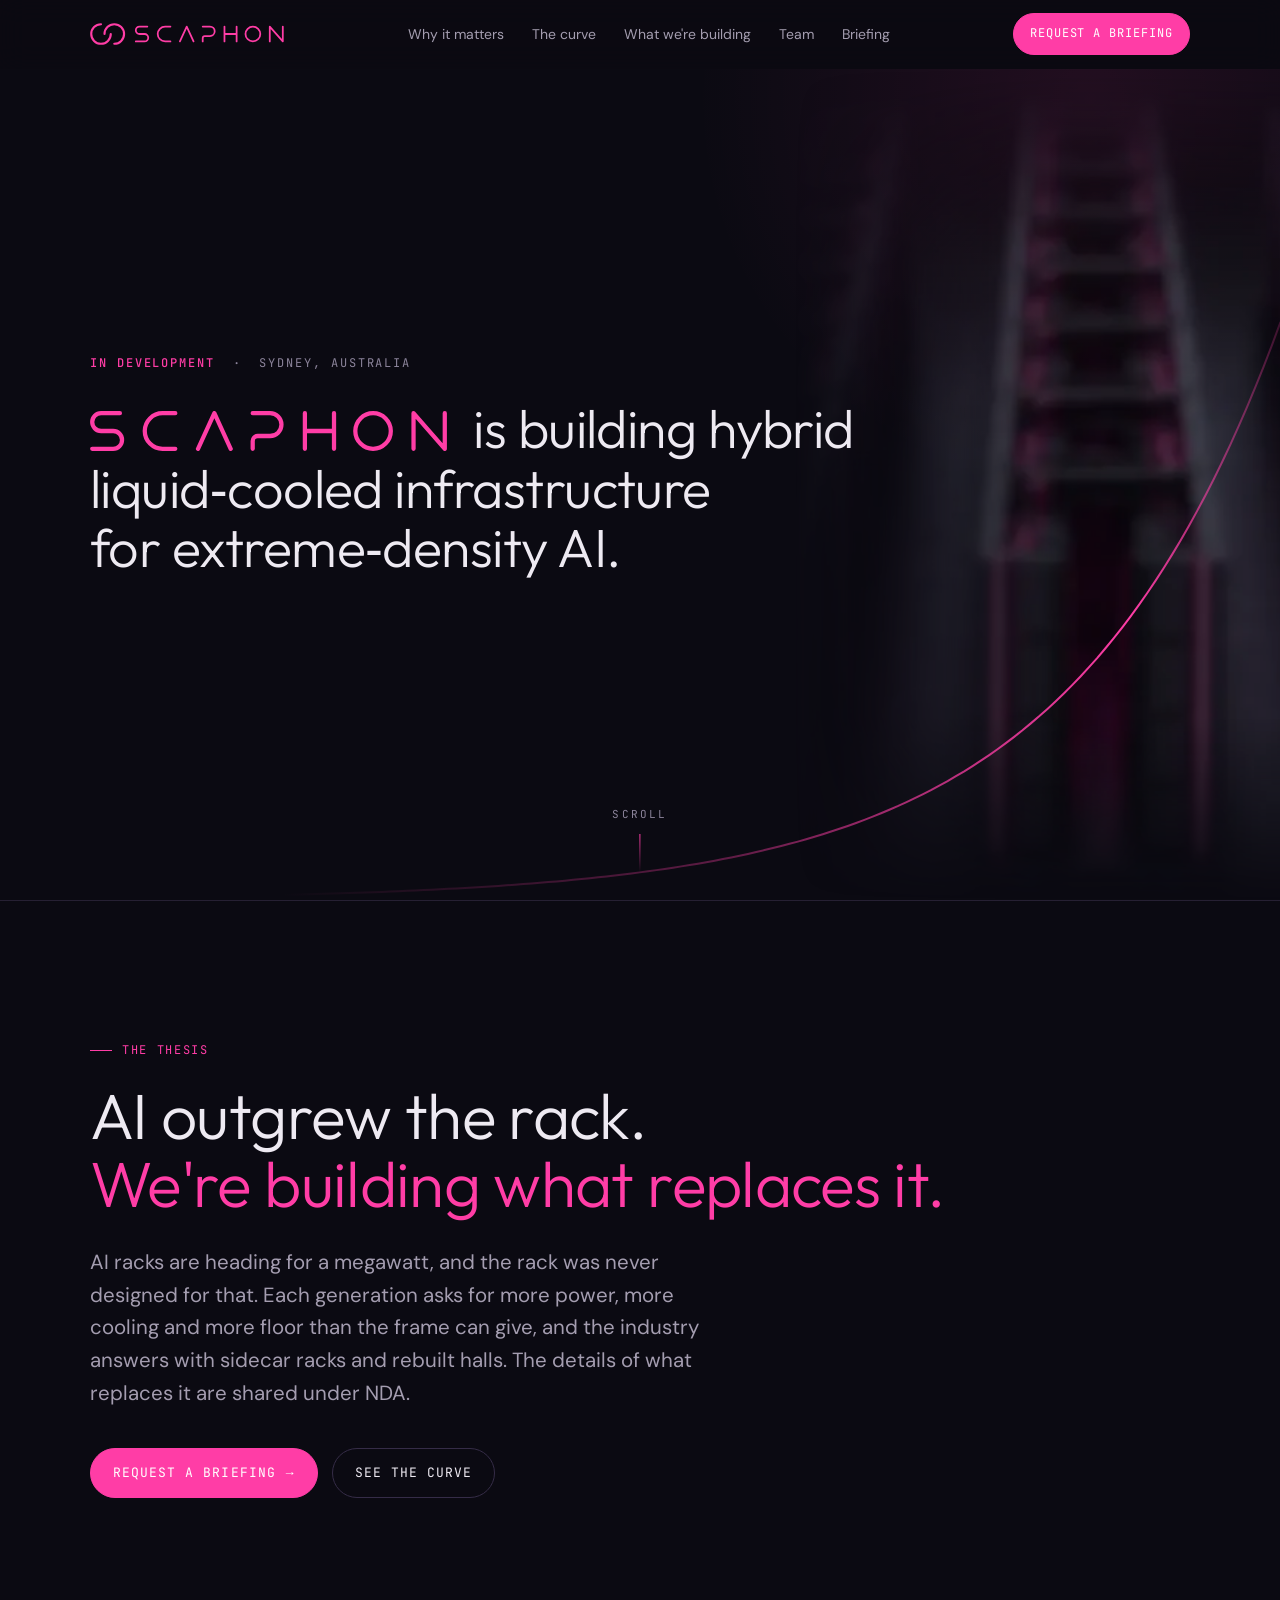
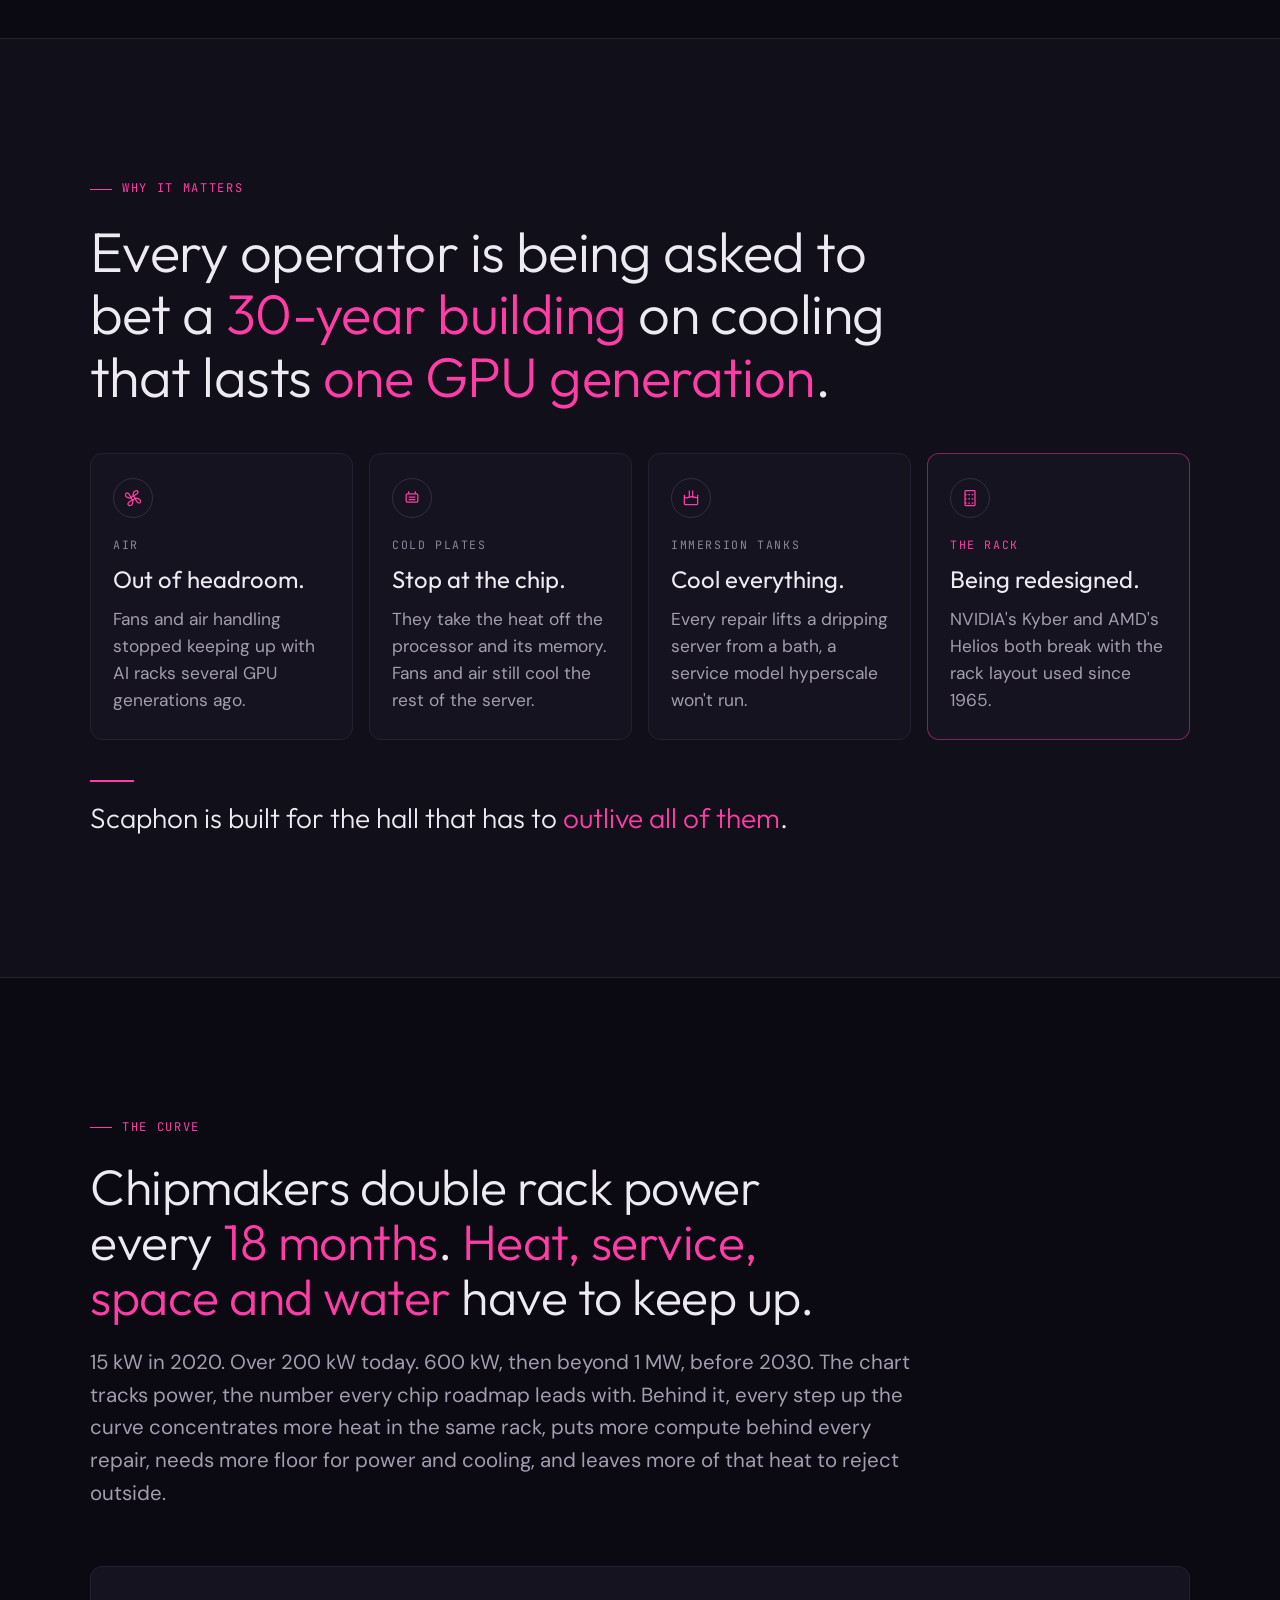
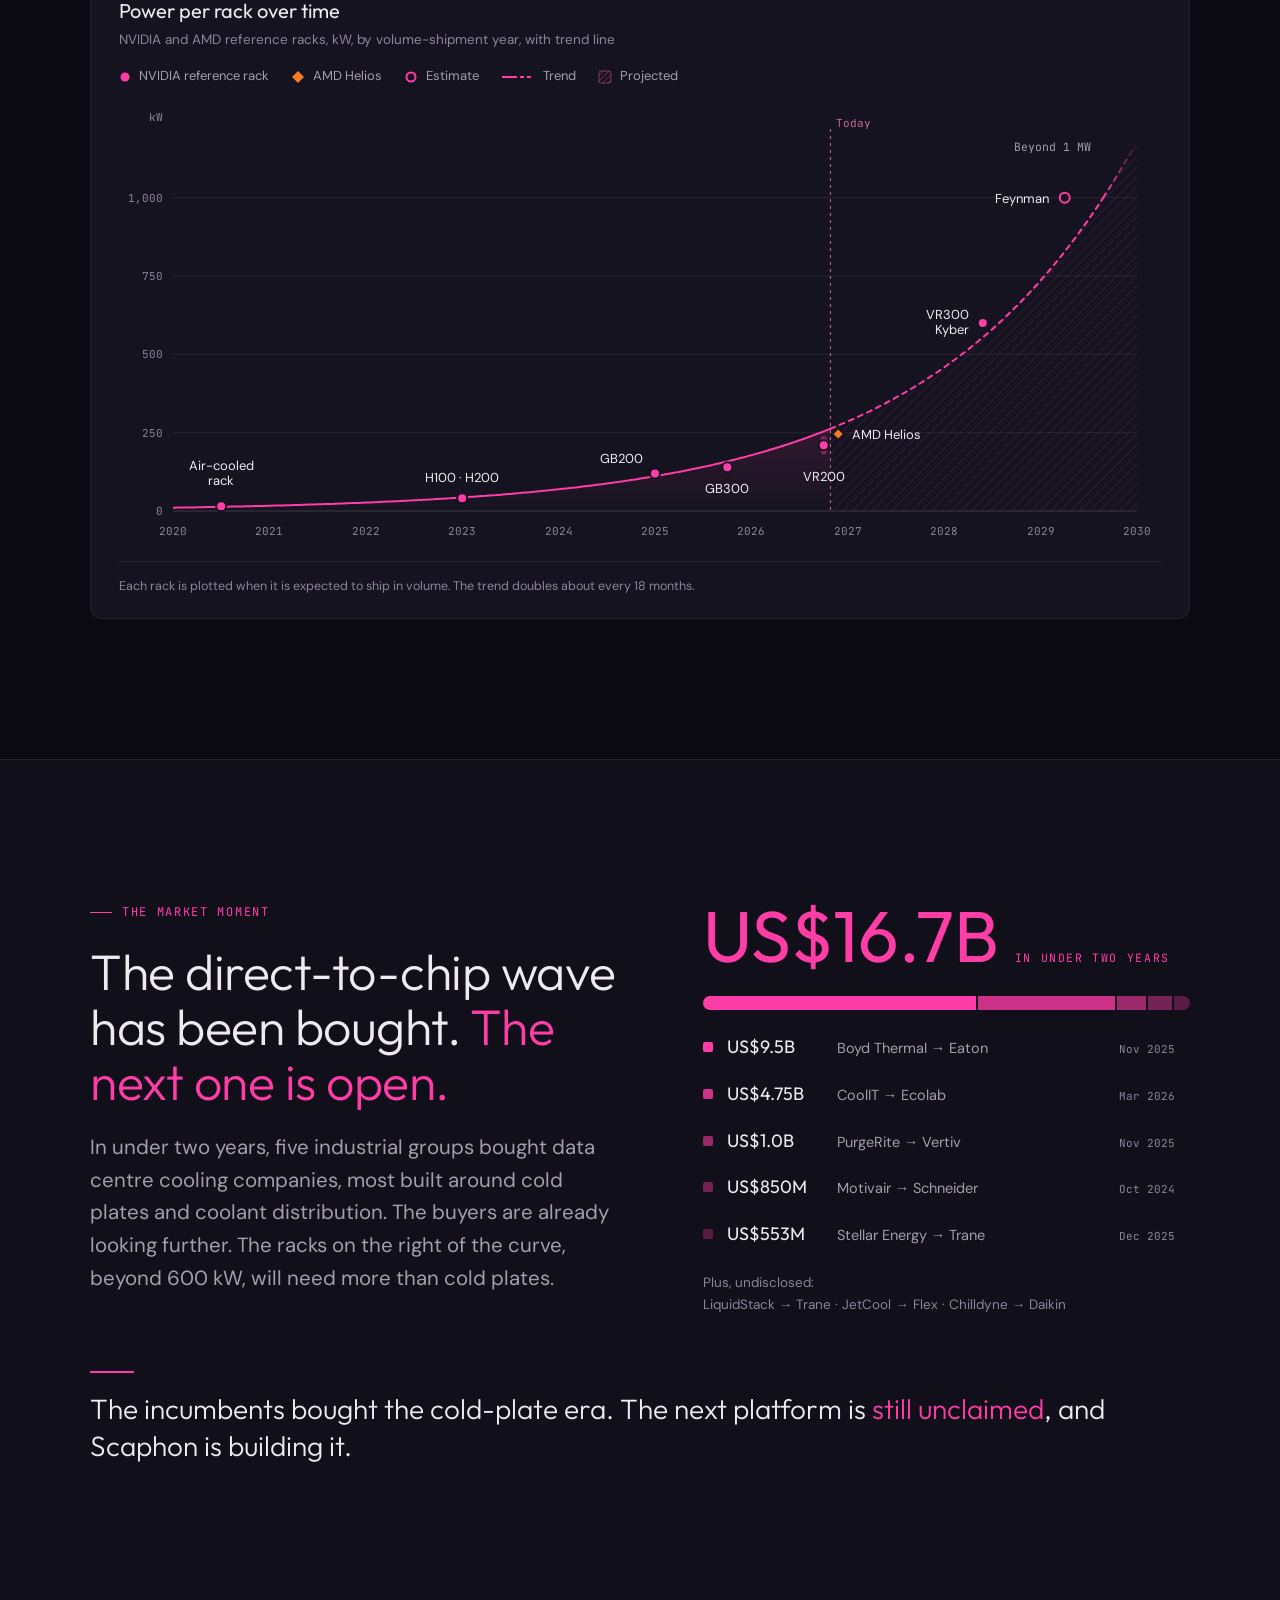
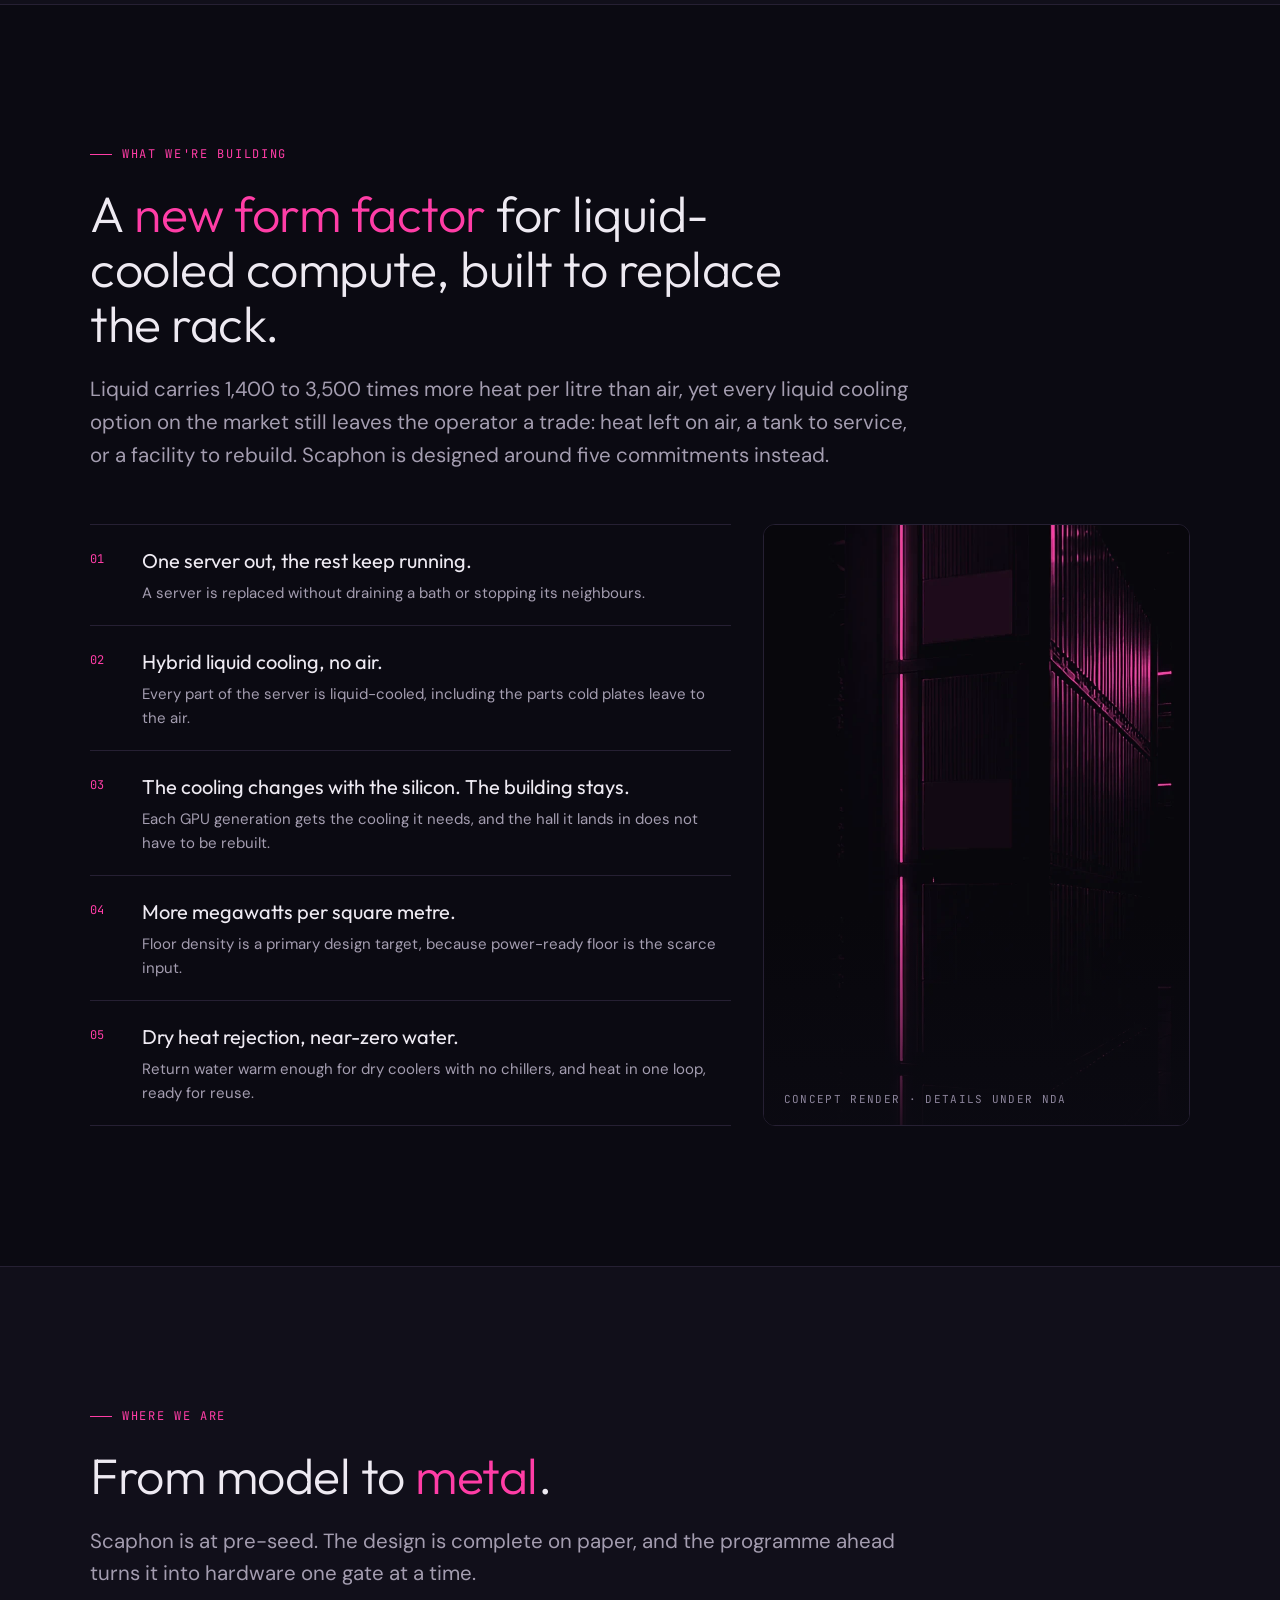
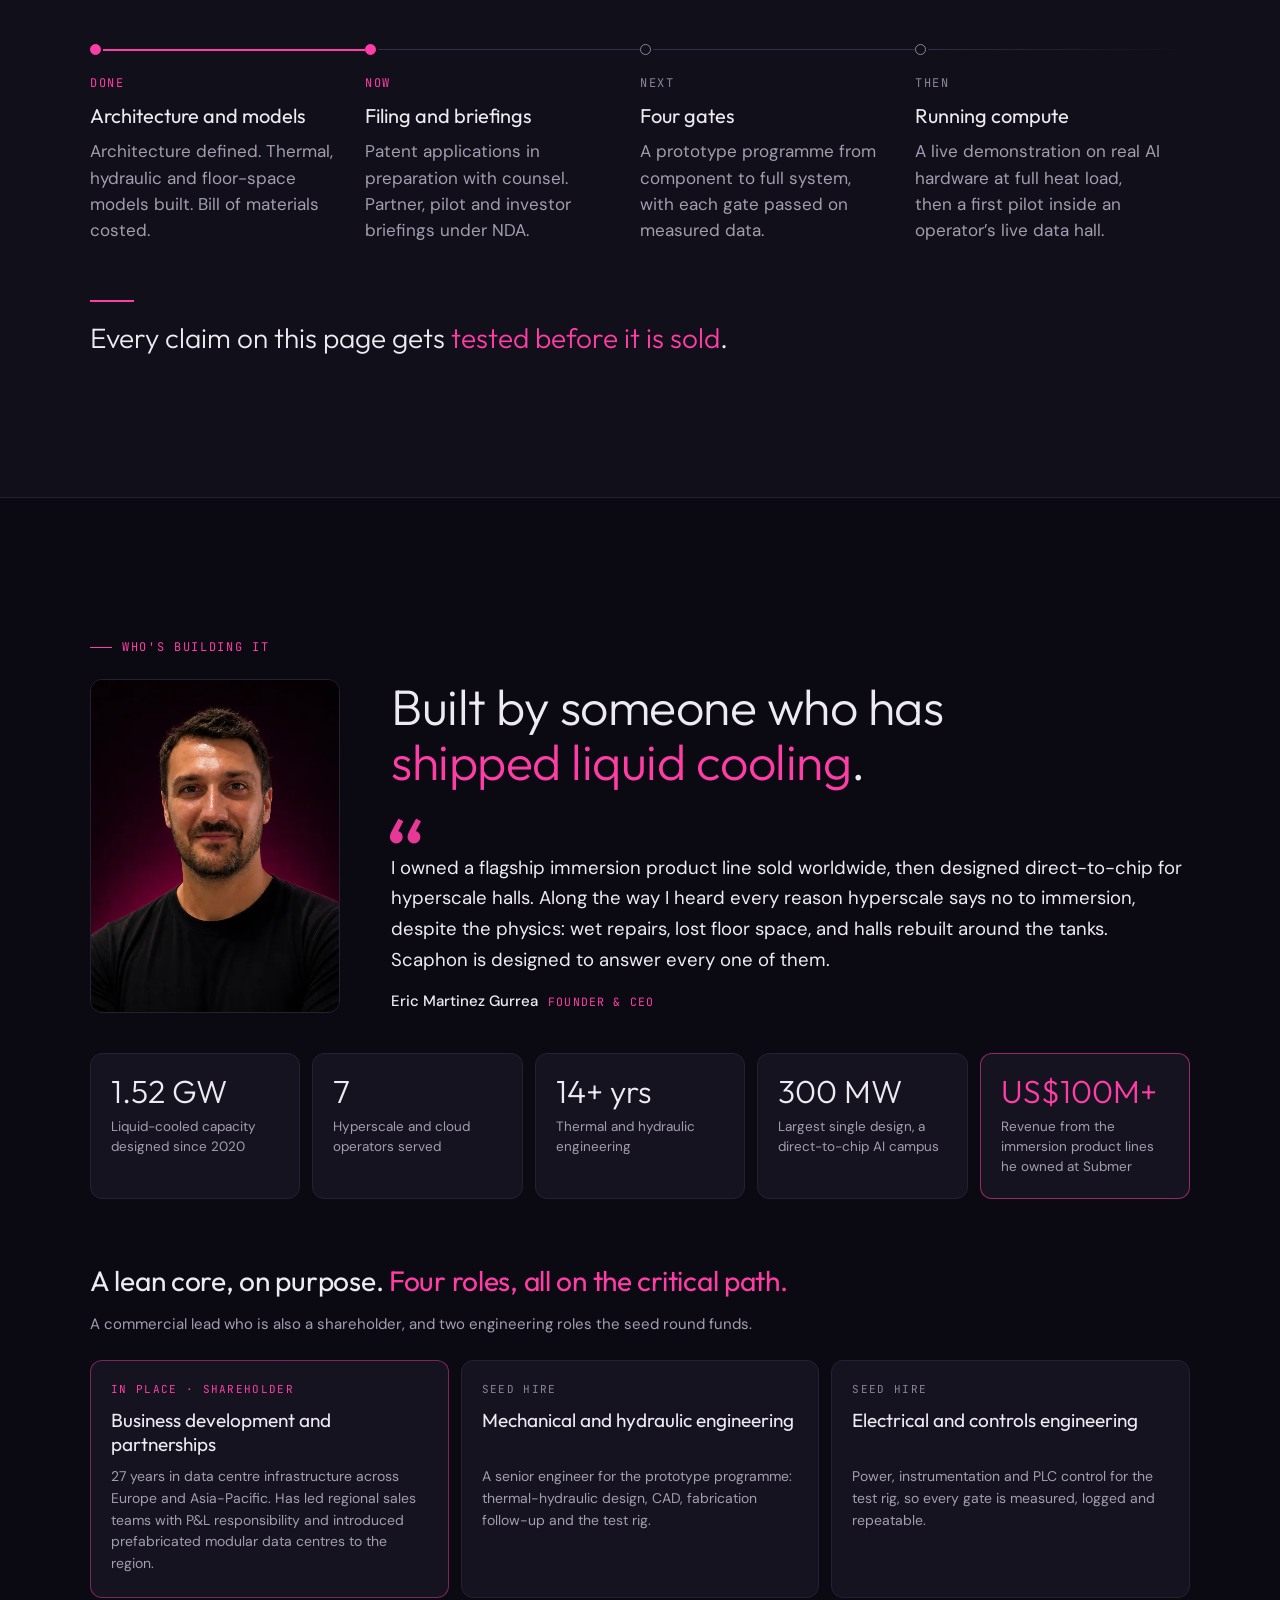
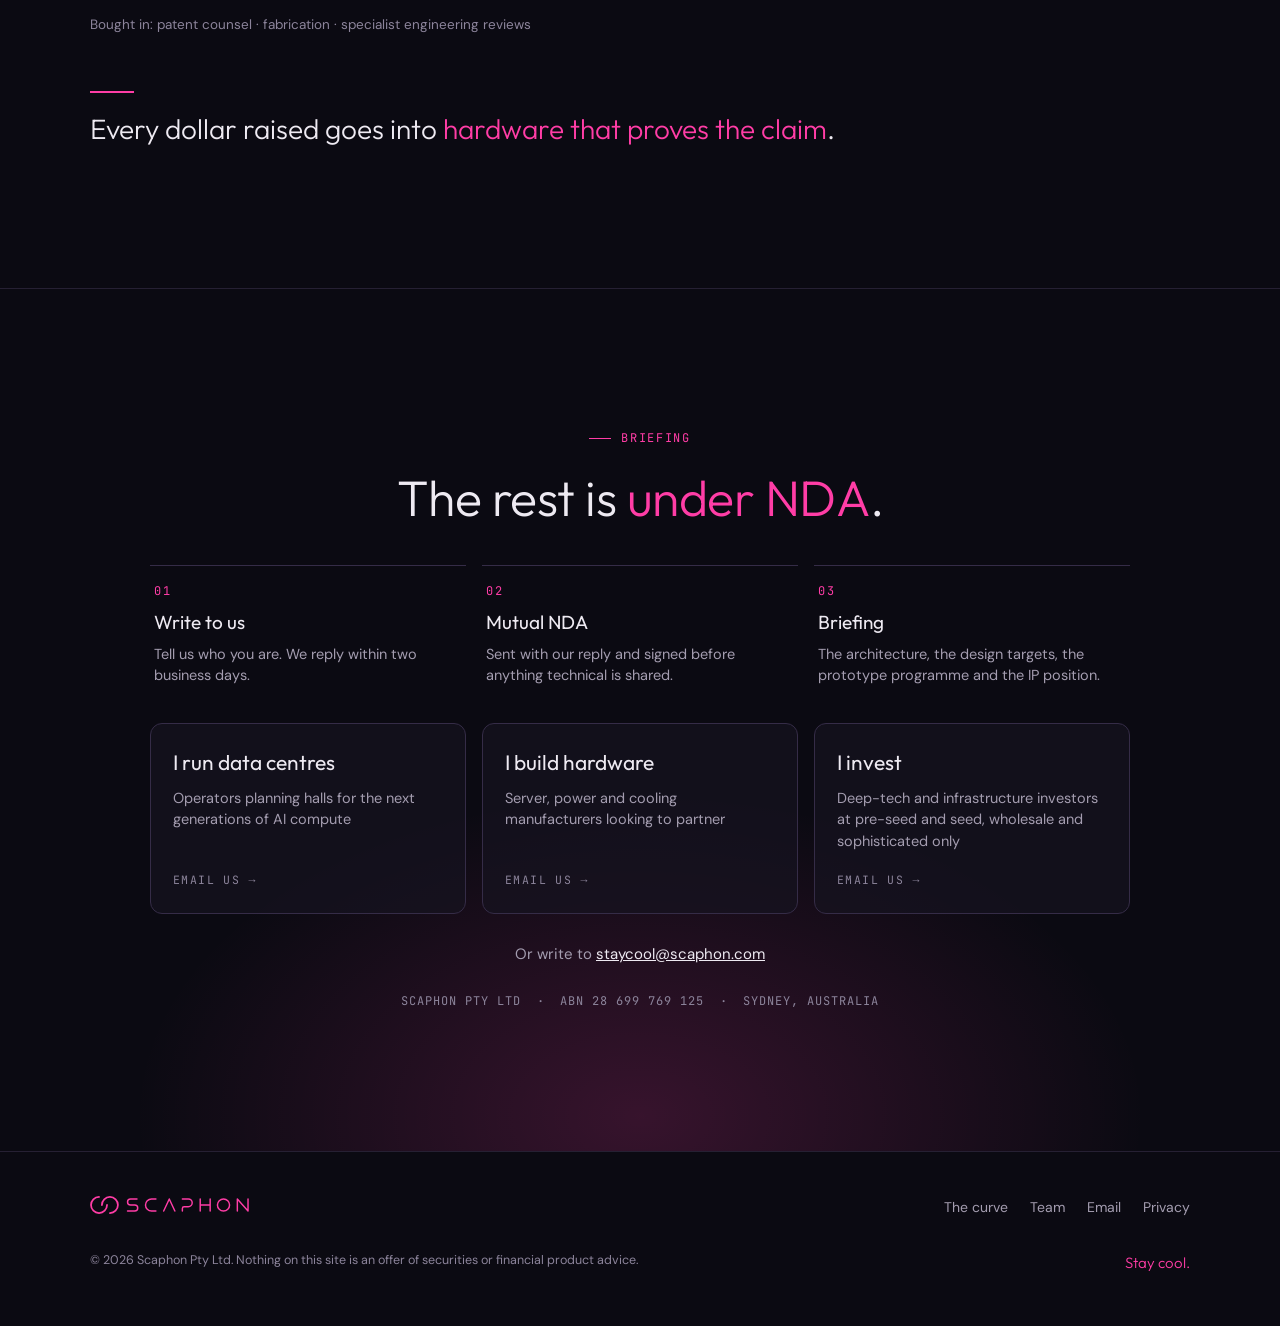
==== commit e9860935: "Add files via upload" ====
--- a/index.html
+++ b/index.html
@@ -125,7 +125,7 @@
     </svg>
     <div class="wrap">
       <div class="eyebrow"><b>In development</b> &nbsp;·&nbsp; Sydney, Australia</div>
-      <h1 id="hero-title"><span class="wm"><span class="sr-only">Scaphon</span><img src="img/scaphon-wordmark.svg" alt="" aria-hidden="true" width="1614" height="180"></span> is building hybrid liquid&#8209;cooled infrastructure for extreme&#8209;density AI.</h1>
+      <h1 id="hero-title"><span class="wm"><span class="sr-only">Scaphon</span><img src="img/scaphon-wordmark.svg" alt="" aria-hidden="true" width="1614" height="180"></span> is building hybrid<br class="br-wide"> liquid&#8209;cooled infrastructure<br class="br-wide"> for extreme&#8209;density AI.</h1>
     </div>
     <a class="scroll-cue" href="#thesis" aria-label="Scroll to the thesis"><span>Scroll</span><i aria-hidden="true"></i></a>
   </section>
--- a/styles.css
+++ b/styles.css
@@ -122,8 +122,11 @@
 .hero .wrap { position: relative; width: 100%; padding-top: 72px; padding-bottom: 110px; }
 .eyebrow { font-family: var(--mono); font-size: 12px; letter-spacing: .16em; text-transform: uppercase; color: var(--dim); margin-bottom: 26px; }
 .eyebrow b { color: var(--accent); font-weight: 500; }
-.hero h1 { max-width: 21ch; font-size: clamp(32px, 4.2vw, 58px); line-height: 1.1; font-weight: 300; }
+.hero h1 { max-width: none; font-size: clamp(32px, 4.2vw, 58px); line-height: 1.1; font-weight: 300; }
 .hero h1 .wm { white-space: nowrap; }
+/* Three set lines on wide screens; natural wrapping on phones and small tablets. */
+@media (max-width: 760px) { .hero h1 .br-wide { display: none; } }
+@media (max-width: 480px) { .hero h1 { font-size: 29px; } }
 .hero h1 .wm img { display: inline-block; height: 0.74em; width: auto; vertical-align: -0.04em; margin-right: 0.28em; }
 .hero-mark { display: block; width: clamp(60px, 5.4vw, 84px); height: auto; margin-bottom: 26px; }
 .scroll-cue { position: absolute; left: 50%; bottom: 28px; transform: translateX(-50%); display: flex; flex-direction: column; align-items: center; gap: 10px; text-decoration: none; font-family: var(--mono); font-size: 11px; letter-spacing: .2em; text-transform: uppercase; color: var(--dim); transition: color .2s; }
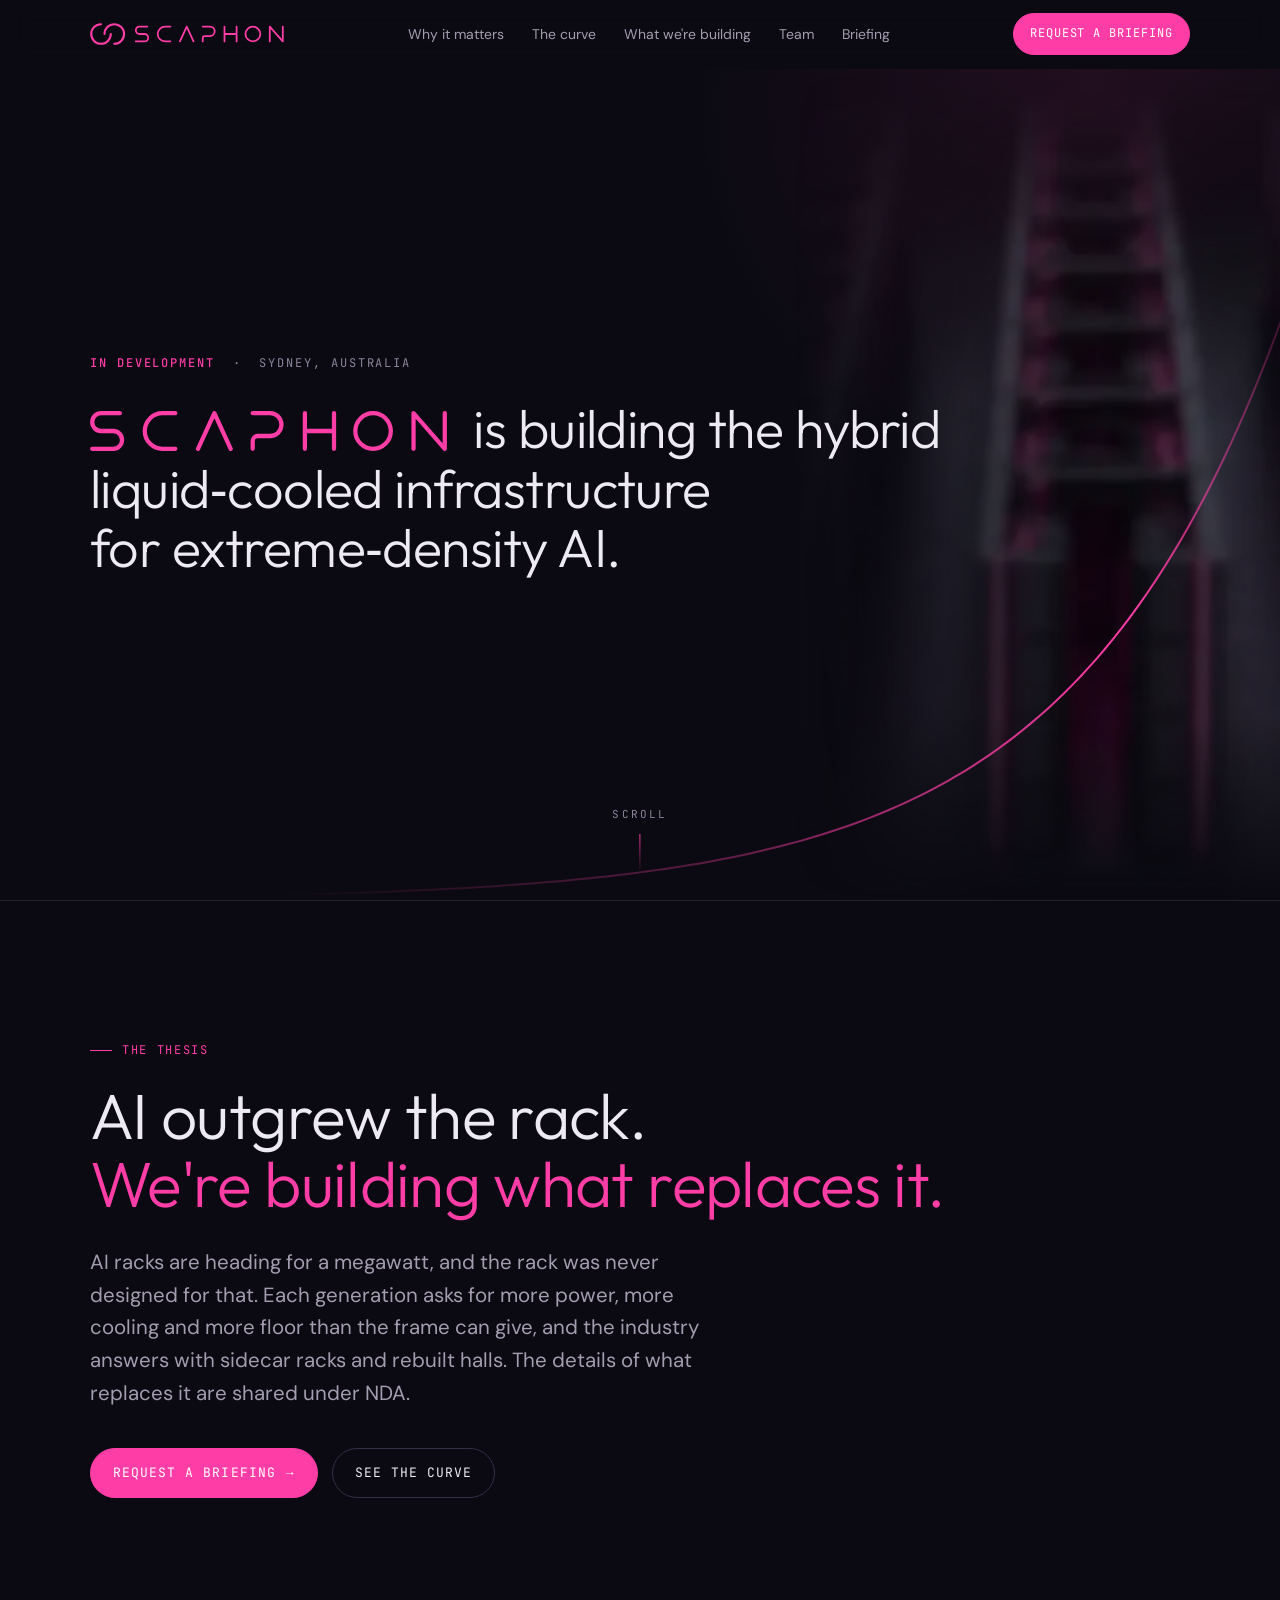
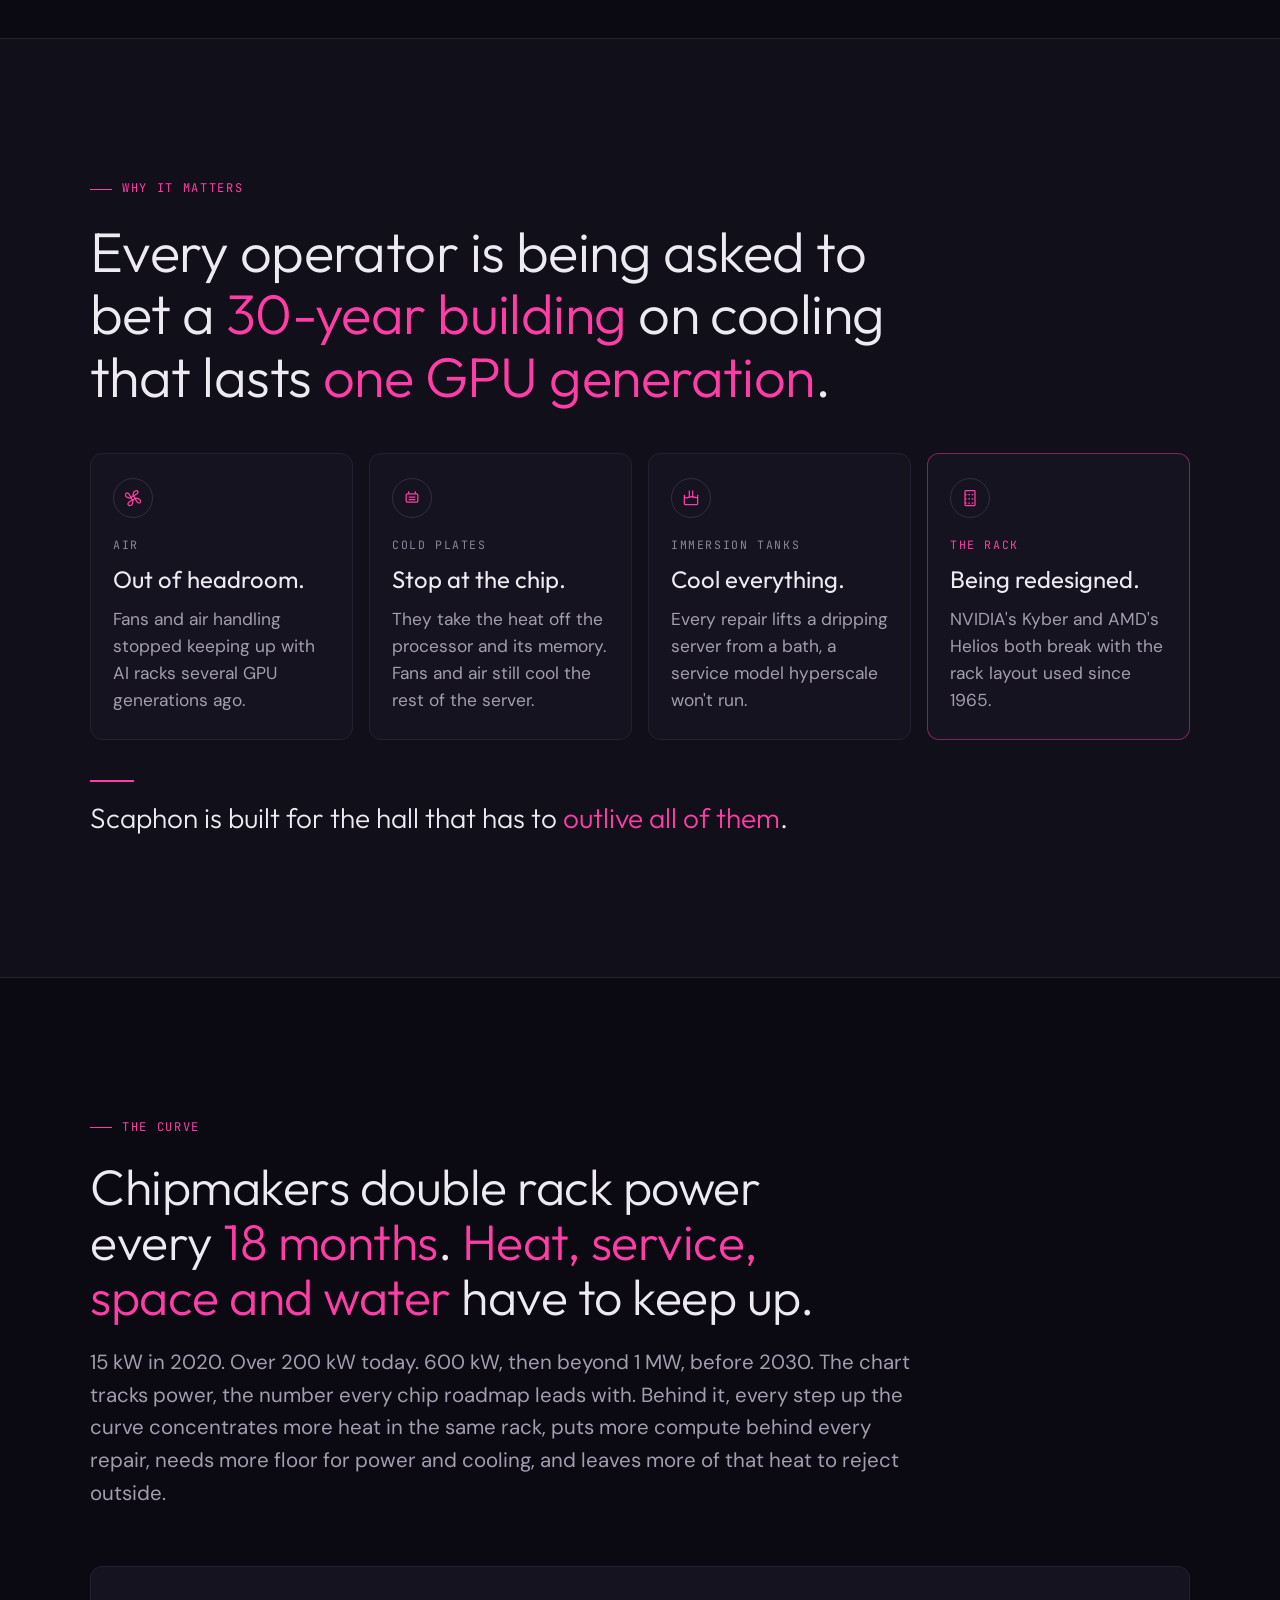
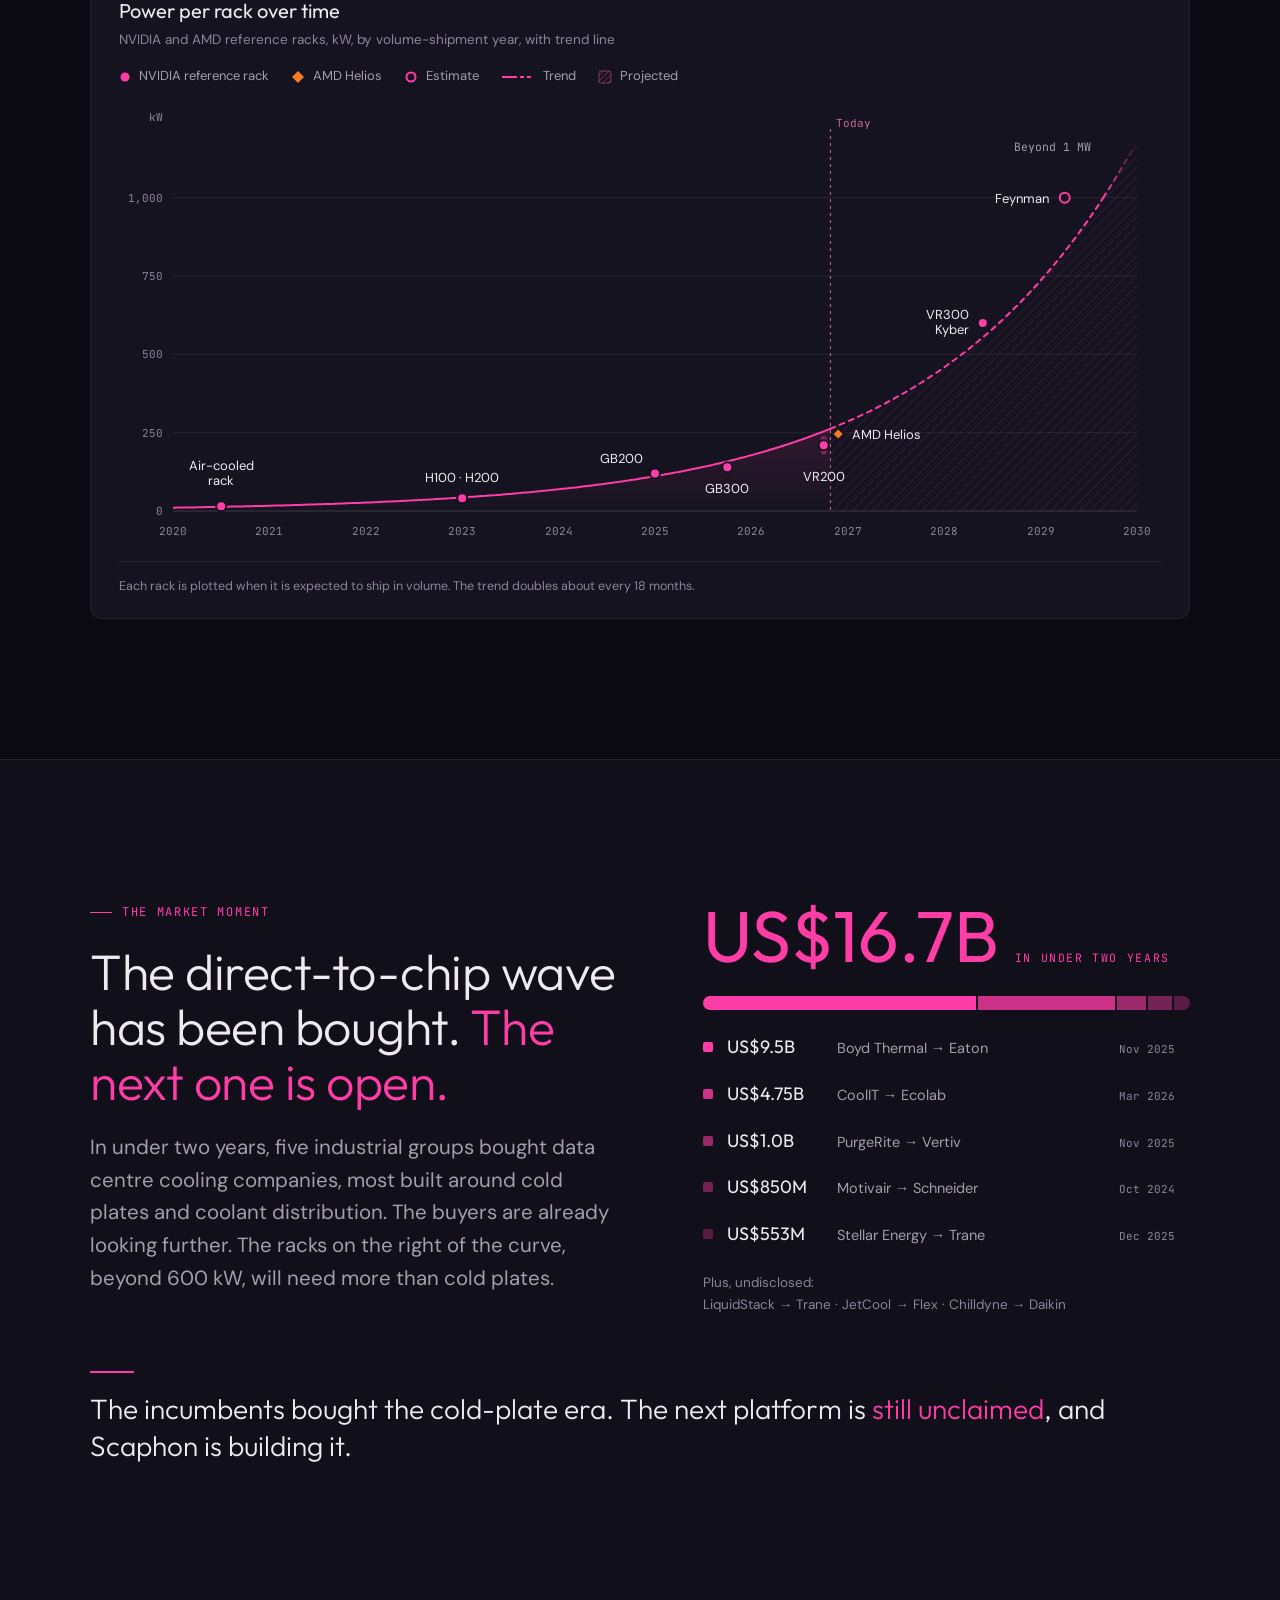
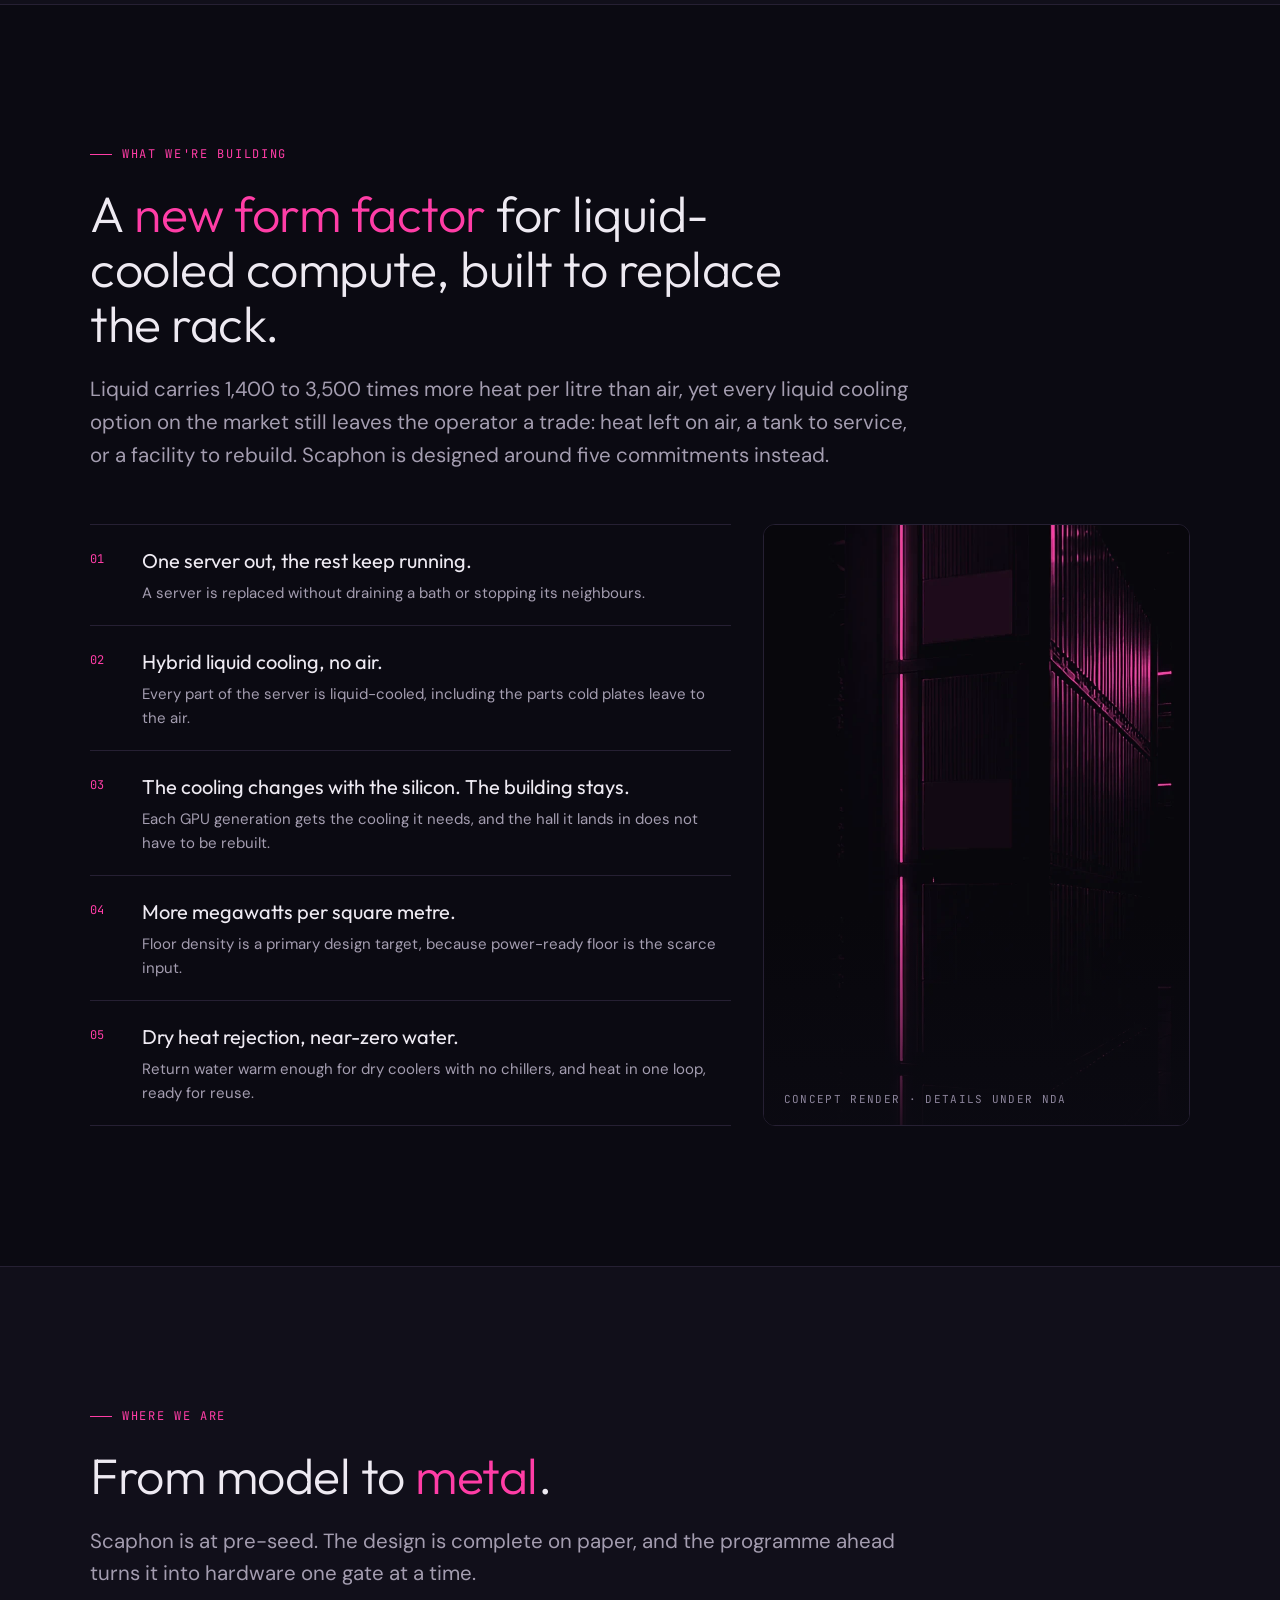
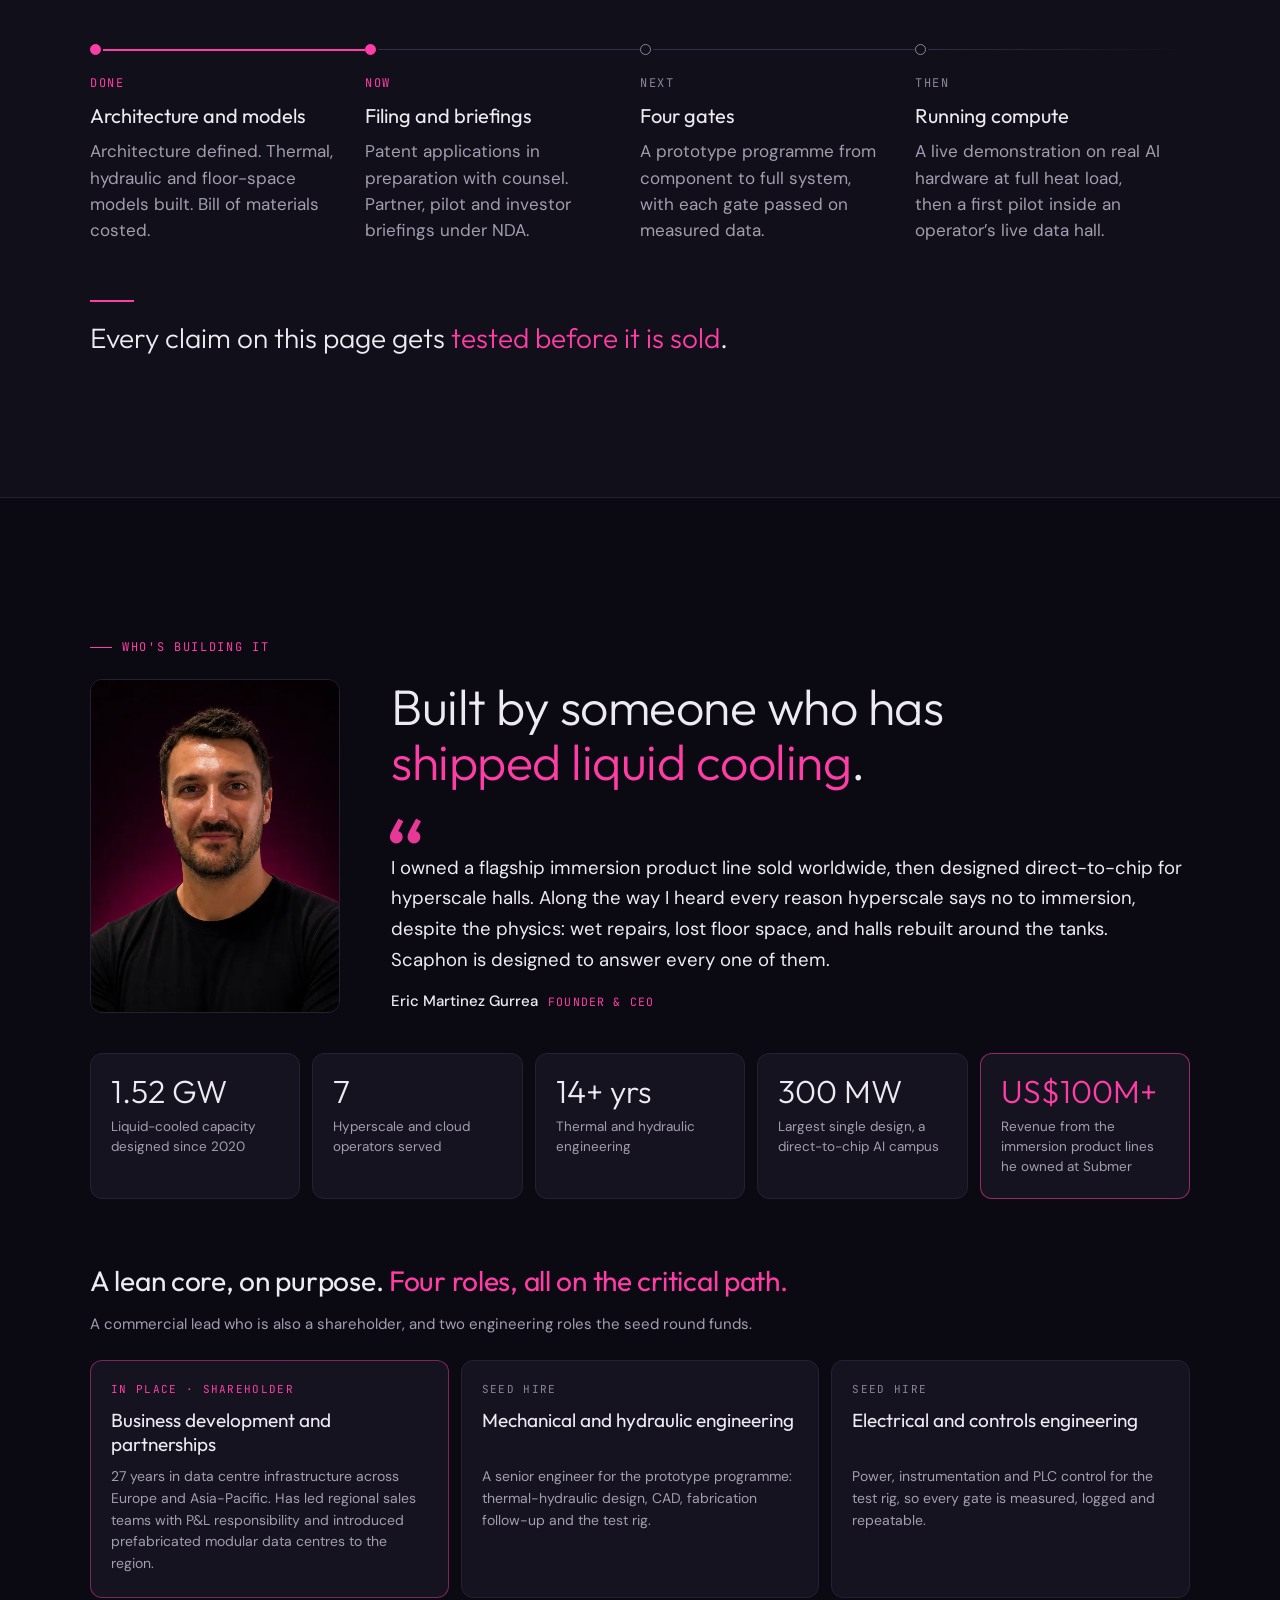
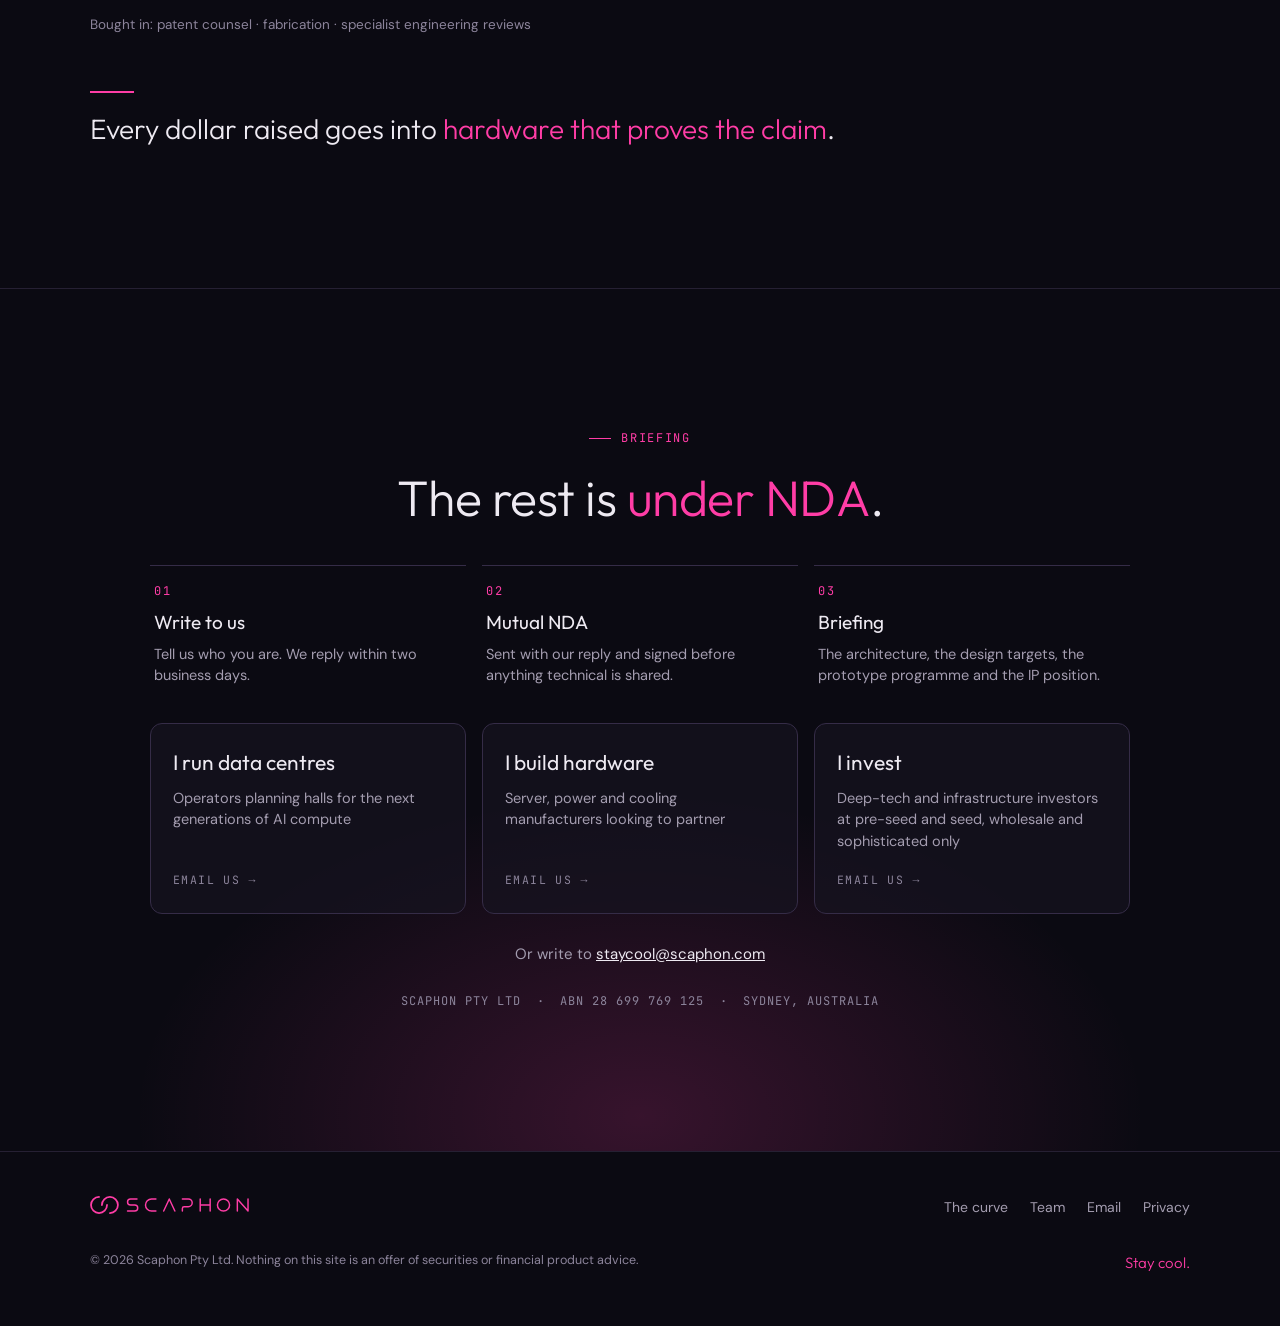
==== commit 1eddec3b: "Add files via upload" ====
--- a/index.html
+++ b/index.html
@@ -36,7 +36,7 @@
 
   <link rel="preload" href="fonts/outfit-latin-300-normal.woff2" as="font" type="font/woff2" crossorigin>
   <link rel="preload" href="fonts/dm-sans-latin-400-normal.woff2" as="font" type="font/woff2" crossorigin>
-  <link rel="stylesheet" href="styles.css">
+  <link rel="stylesheet" href="styles.css?v=20261029b">
 
   <script type="application/ld+json">
   {
@@ -125,7 +125,7 @@
     </svg>
     <div class="wrap">
       <div class="eyebrow"><b>In development</b> &nbsp;·&nbsp; Sydney, Australia</div>
-      <h1 id="hero-title"><span class="wm"><span class="sr-only">Scaphon</span><img src="img/scaphon-wordmark.svg" alt="" aria-hidden="true" width="1614" height="180"></span> is building hybrid<br class="br-wide"> liquid&#8209;cooled infrastructure<br class="br-wide"> for extreme&#8209;density AI.</h1>
+      <h1 id="hero-title"><span class="wm"><span class="sr-only">Scaphon</span><img src="img/scaphon-wordmark.svg" alt="" aria-hidden="true" width="1614" height="180"></span> is building the hybrid<br class="br-wide"> liquid&#8209;cooled infrastructure<br class="br-wide"> for extreme&#8209;density AI.</h1>
     </div>
     <a class="scroll-cue" href="#thesis" aria-label="Scroll to the thesis"><span>Scroll</span><i aria-hidden="true"></i></a>
   </section>
@@ -329,7 +329,7 @@
   </div>
 </footer>
 
-<script src="site.js" defer></script>
-<script src="chart.js" defer></script>
+<script src="site.js?v=20261029b" defer></script>
+<script src="chart.js?v=20261029b" defer></script>
 </body>
 </html>
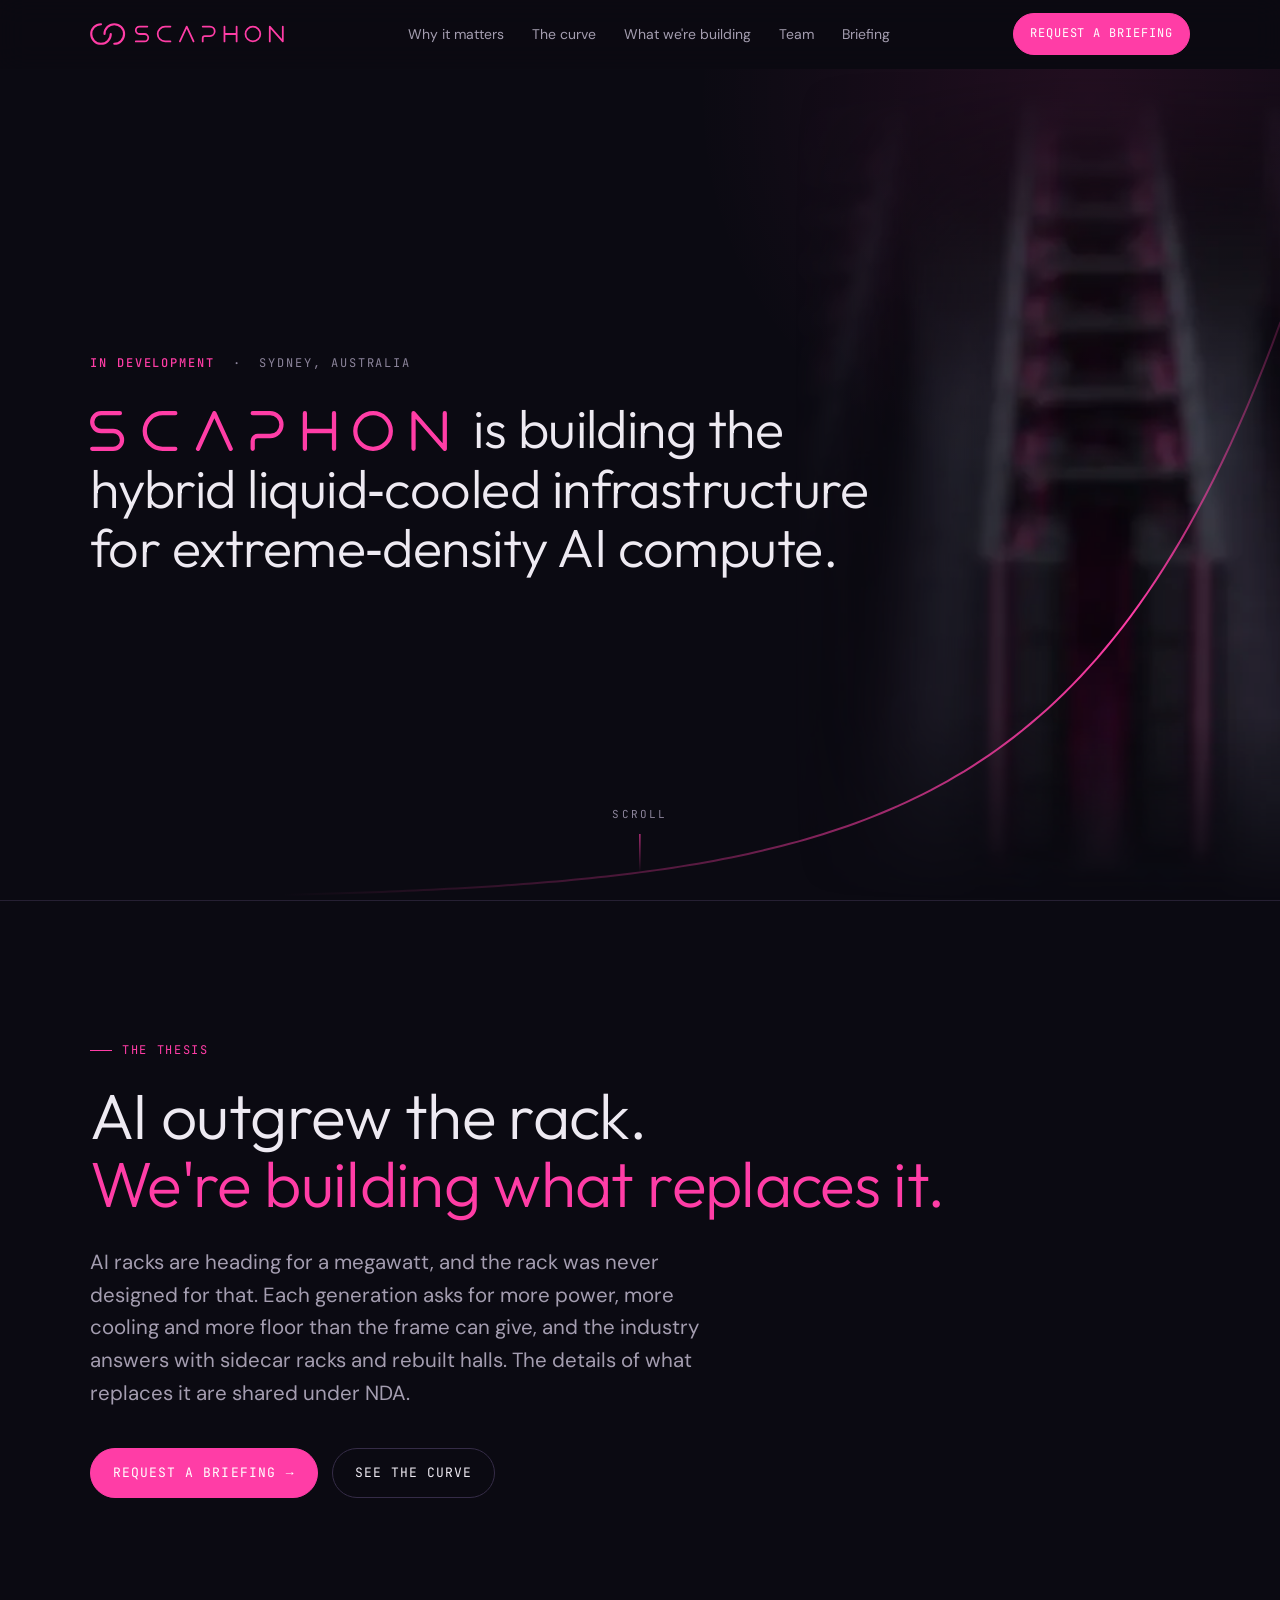
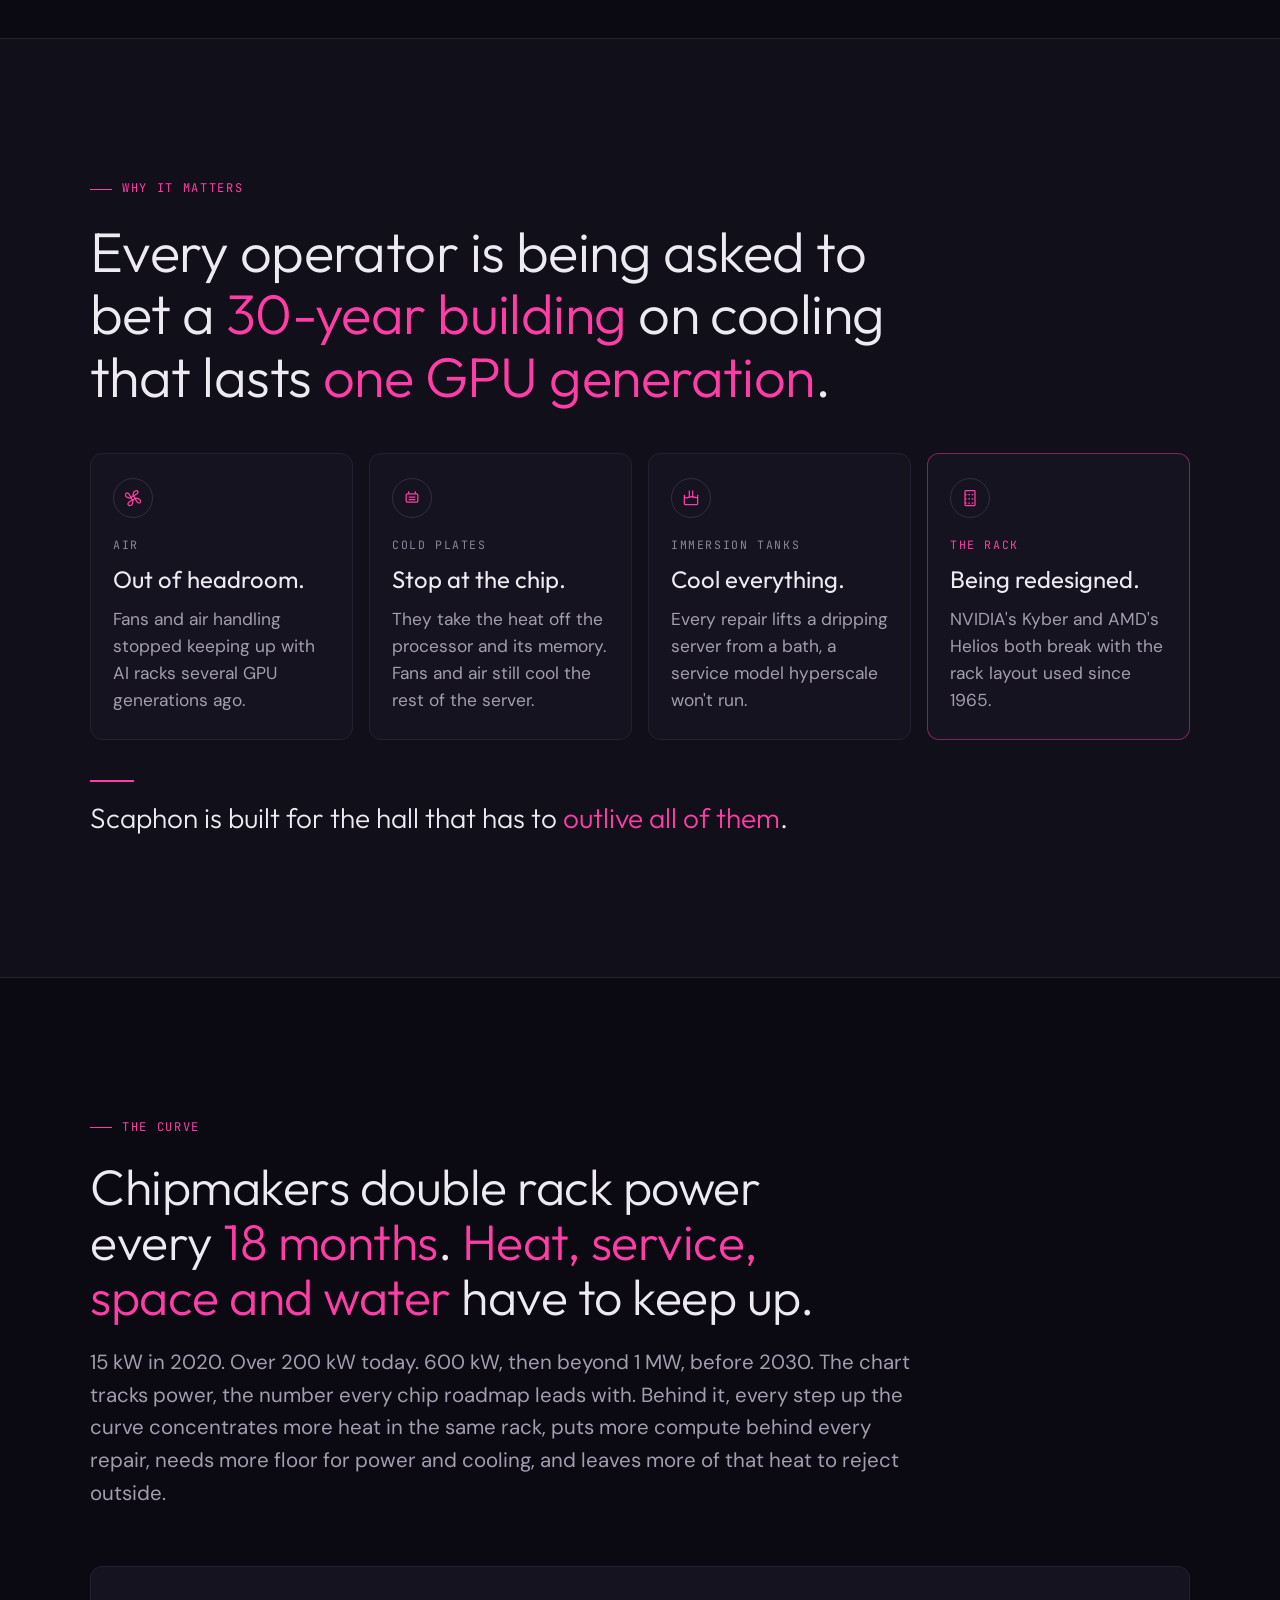
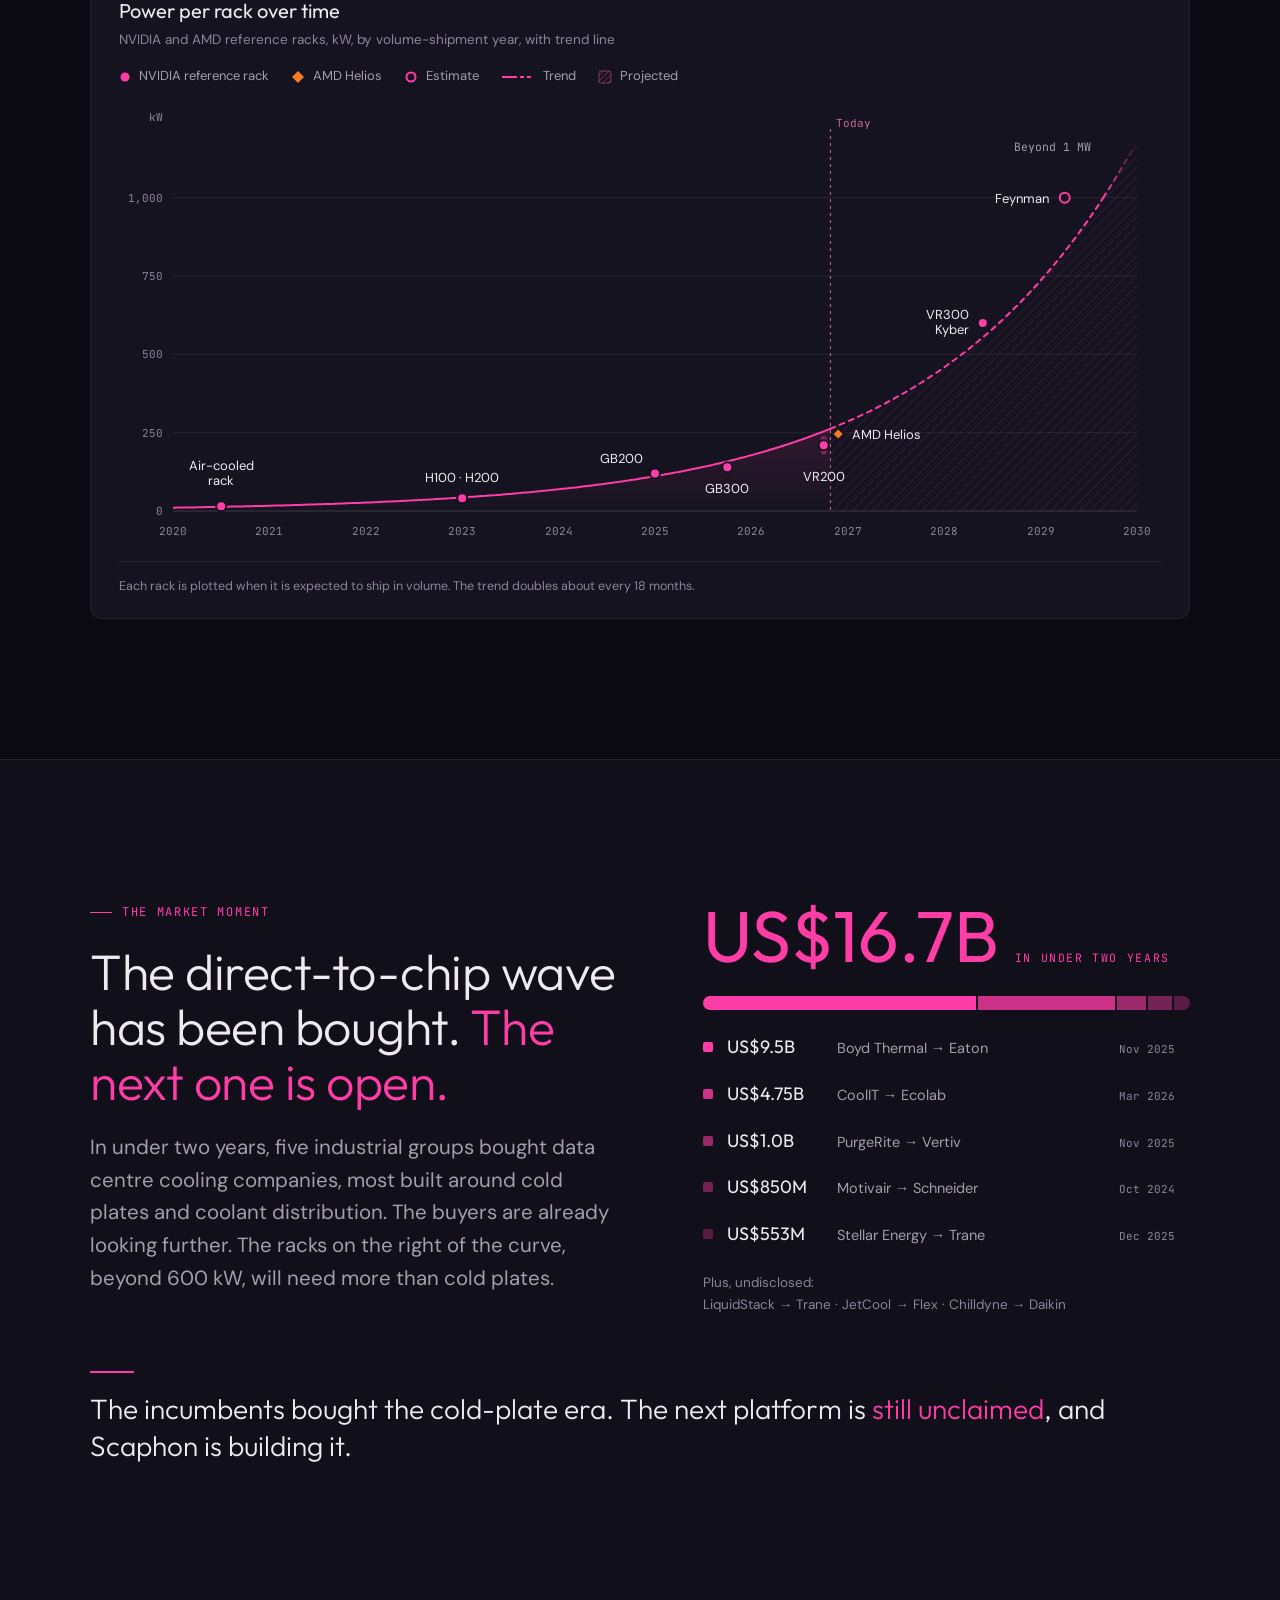
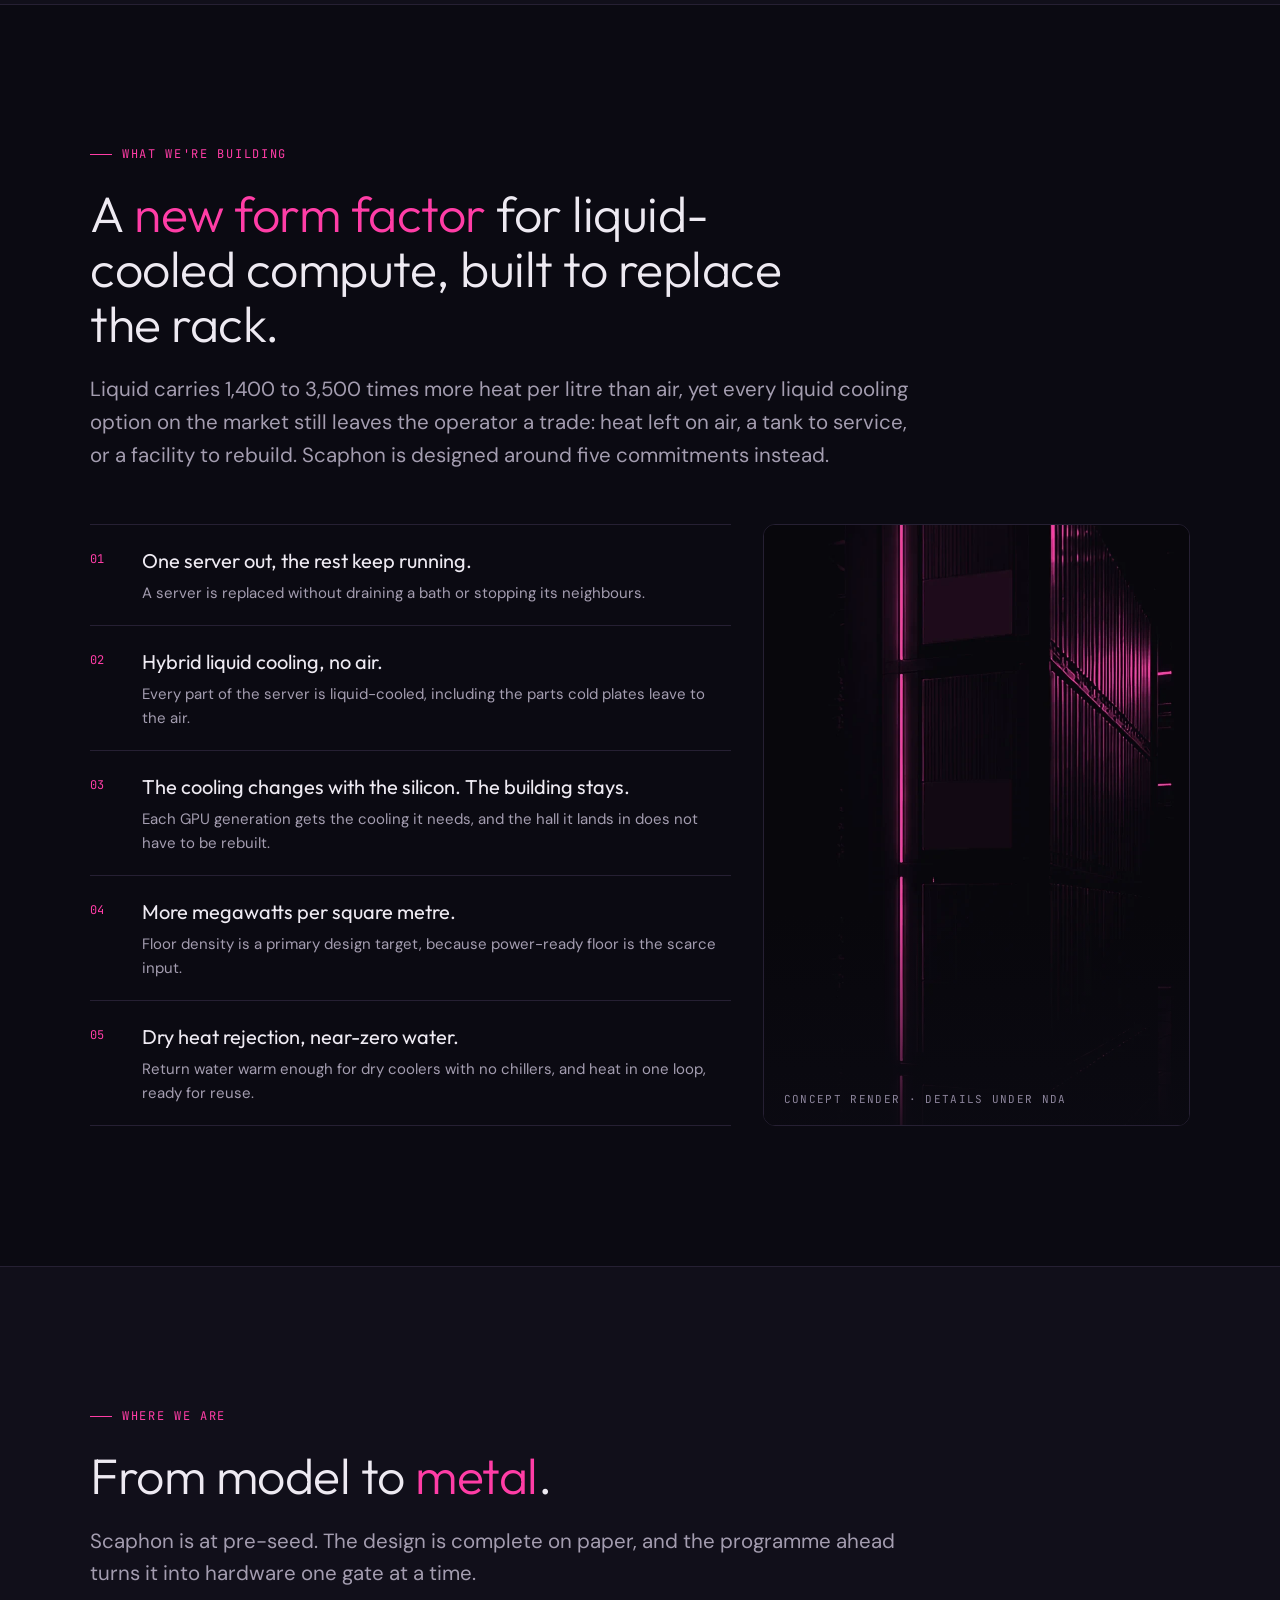
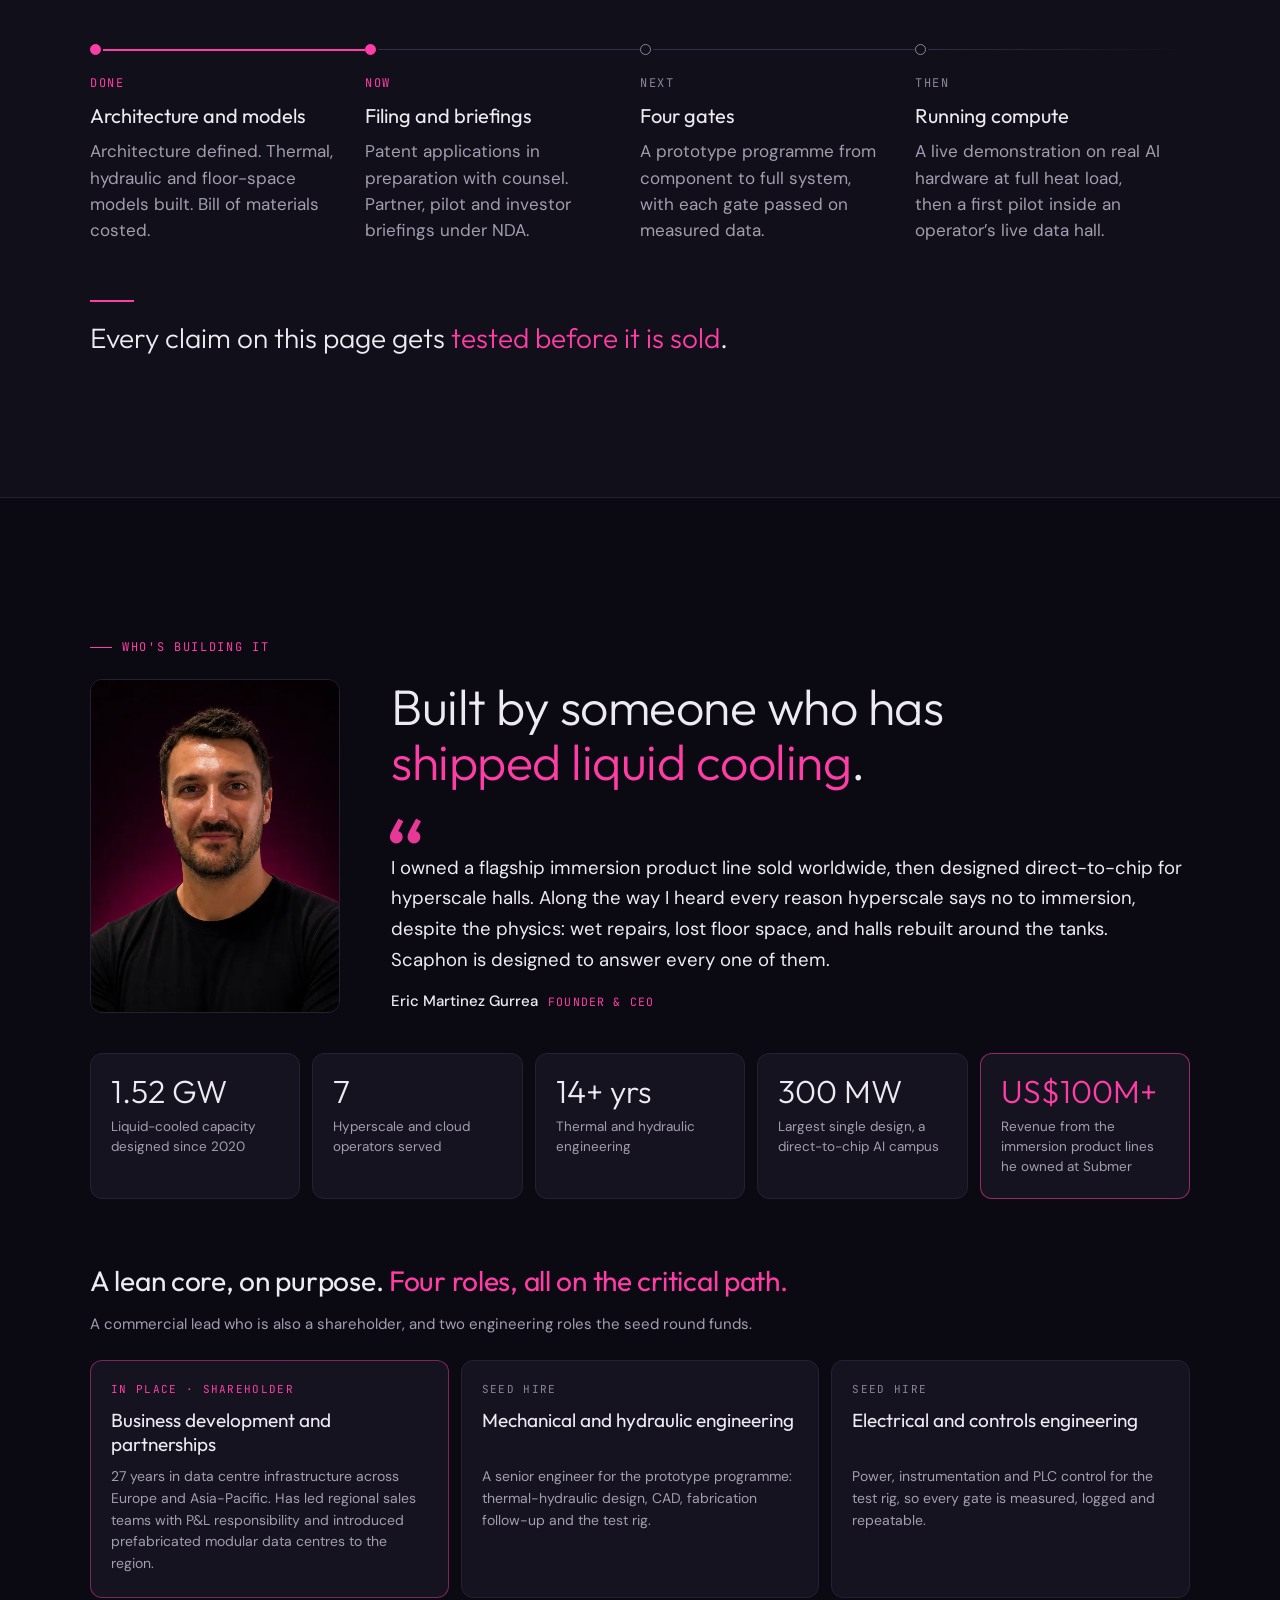
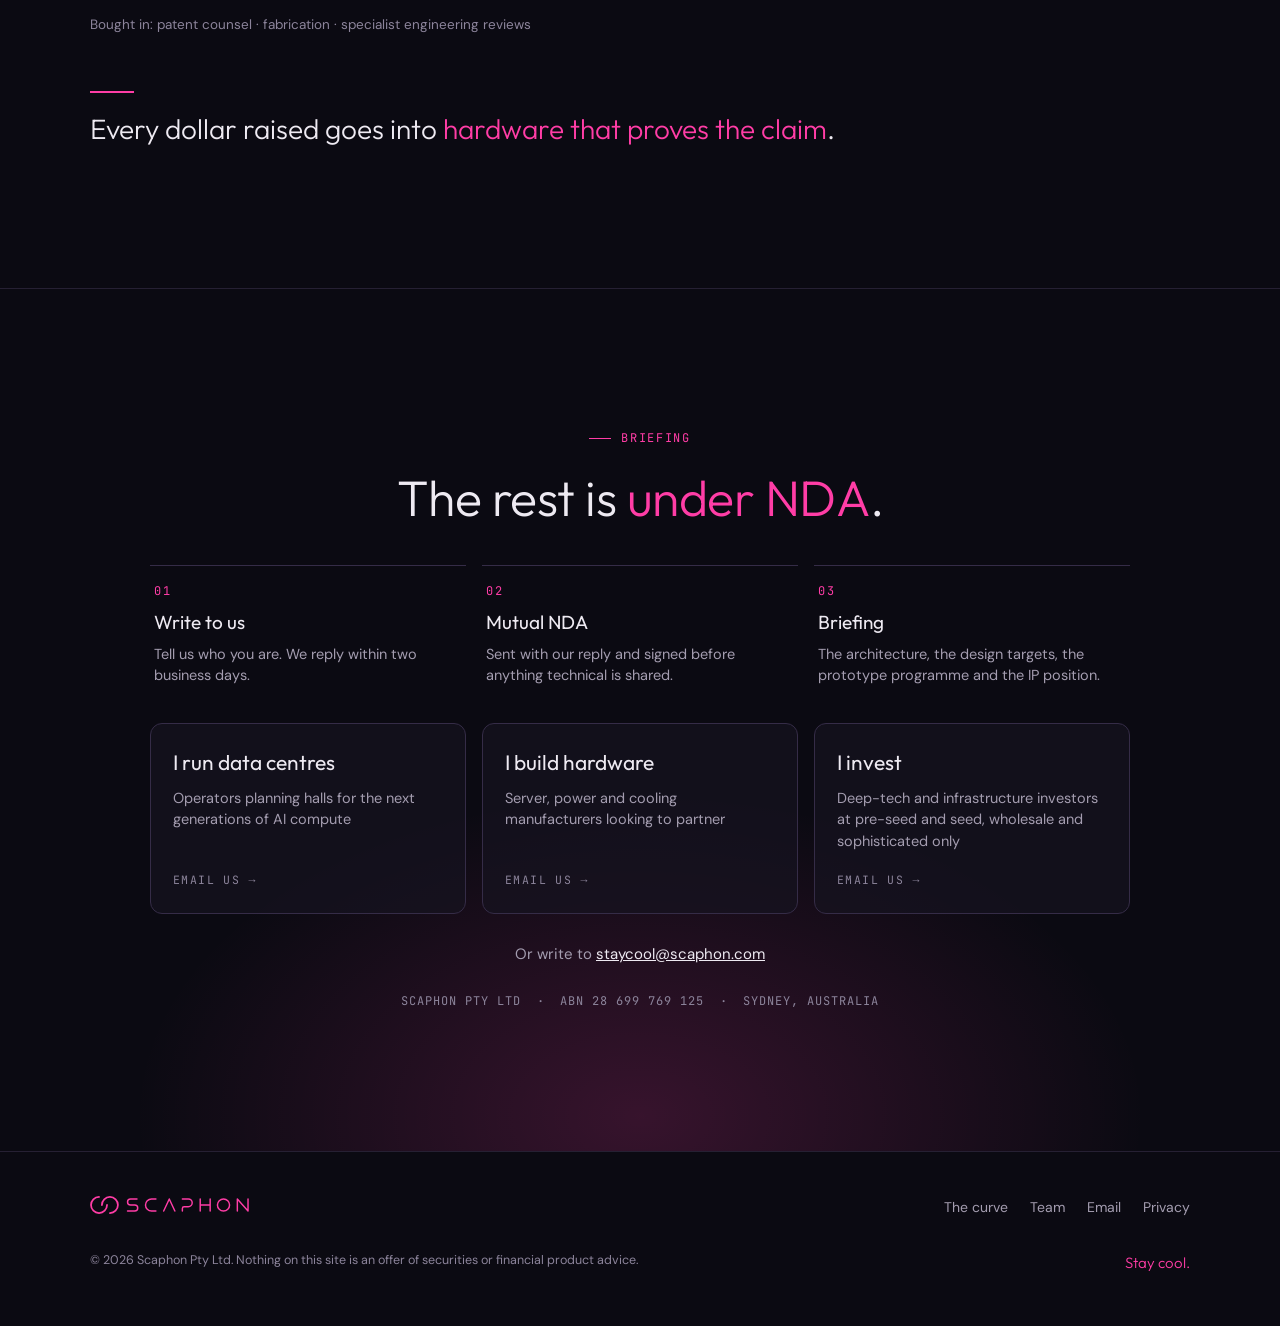
==== commit 1f09cfa5: "Add files via upload" ====
--- a/index.html
+++ b/index.html
@@ -36,7 +36,7 @@
 
   <link rel="preload" href="fonts/outfit-latin-300-normal.woff2" as="font" type="font/woff2" crossorigin>
   <link rel="preload" href="fonts/dm-sans-latin-400-normal.woff2" as="font" type="font/woff2" crossorigin>
-  <link rel="stylesheet" href="styles.css?v=20261029b">
+  <link rel="stylesheet" href="styles.css?v=20261029c">
 
   <script type="application/ld+json">
   {
@@ -125,7 +125,7 @@
     </svg>
     <div class="wrap">
       <div class="eyebrow"><b>In development</b> &nbsp;·&nbsp; Sydney, Australia</div>
-      <h1 id="hero-title"><span class="wm"><span class="sr-only">Scaphon</span><img src="img/scaphon-wordmark.svg" alt="" aria-hidden="true" width="1614" height="180"></span> is building the hybrid<br class="br-wide"> liquid&#8209;cooled infrastructure<br class="br-wide"> for extreme&#8209;density AI.</h1>
+      <h1 id="hero-title"><span class="wm"><span class="sr-only">Scaphon</span><img src="img/scaphon-wordmark.svg" alt="" aria-hidden="true" width="1614" height="180"></span> is building the<br class="br-wide"> hybrid liquid&#8209;cooled infrastructure<br class="br-wide"> for extreme&#8209;density AI compute.</h1>
     </div>
     <a class="scroll-cue" href="#thesis" aria-label="Scroll to the thesis"><span>Scroll</span><i aria-hidden="true"></i></a>
   </section>
@@ -329,7 +329,7 @@
   </div>
 </footer>
 
-<script src="site.js?v=20261029b" defer></script>
-<script src="chart.js?v=20261029b" defer></script>
+<script src="site.js?v=20261029c" defer></script>
+<script src="chart.js?v=20261029c" defer></script>
 </body>
 </html>
--- a/styles.css
+++ b/styles.css
@@ -126,7 +126,7 @@
 .hero h1 .wm { white-space: nowrap; }
 /* Three set lines on wide screens; natural wrapping on phones and small tablets. */
 @media (max-width: 760px) { .hero h1 .br-wide { display: none; } }
-@media (max-width: 480px) { .hero h1 { font-size: 29px; } }
+@media (max-width: 480px) { .hero h1 { font-size: 27px; } }
 .hero h1 .wm img { display: inline-block; height: 0.74em; width: auto; vertical-align: -0.04em; margin-right: 0.28em; }
 .hero-mark { display: block; width: clamp(60px, 5.4vw, 84px); height: auto; margin-bottom: 26px; }
 .scroll-cue { position: absolute; left: 50%; bottom: 28px; transform: translateX(-50%); display: flex; flex-direction: column; align-items: center; gap: 10px; text-decoration: none; font-family: var(--mono); font-size: 11px; letter-spacing: .2em; text-transform: uppercase; color: var(--dim); transition: color .2s; }
